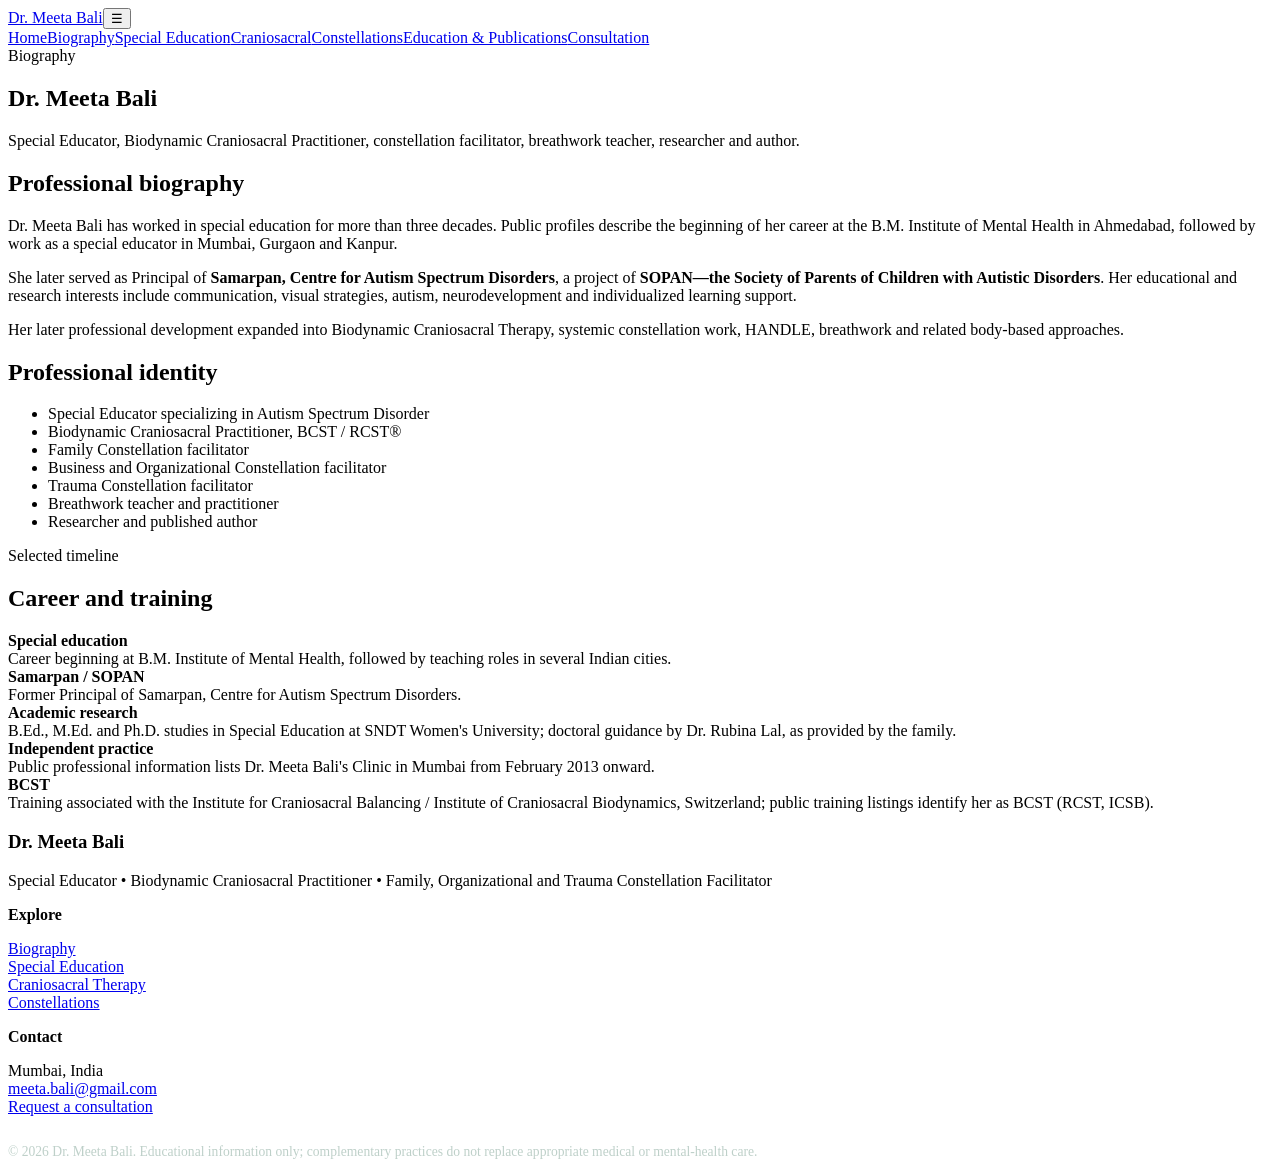
==== about.html @ b96c1d57 "Add files via upload" ====
<!doctype html><html lang="en"><head><meta charset="utf-8"><meta name="viewport" content="width=device-width,initial-scale=1"><title>Biography | Dr. Meeta Bali</title><meta name="description" content="Professional biography of Dr. Meeta Bali."><link rel="preconnect" href="https://fonts.googleapis.com"><link rel="preconnect" href="https://fonts.gstatic.com" crossorigin><link href="https://fonts.googleapis.com/css2?family=Cormorant+Garamond:wght@600;700&family=Inter:wght@400;500;600;700;800&display=swap" rel="stylesheet"><link rel="stylesheet" href="assets/style.css"></head><body><header><div class="container nav"><a class="logo" href="index.html">Dr. Meeta Bali</a><button class="menu" aria-label="Open navigation">☰</button><nav class="navlinks"><a href="index.html">Home</a><a href="about.html">Biography</a><a href="special-education.html">Special Education</a><a href="craniosacral.html">Craniosacral</a><a href="constellations.html">Constellations</a><a href="education-publications.html">Education & Publications</a><a class="btn" href="contact.html">Consultation</a></nav></div></header><main><section class="page-hero"><div class="container"><div class="eyebrow">Biography</div><h1>Dr. Meeta Bali</h1><p class="lead">Special Educator, Biodynamic Craniosacral Practitioner, constellation facilitator, breathwork teacher, researcher and author.</p></div></section><section class="section"><div class="container grid two"><div class="card"><h2>Professional biography</h2><p>Dr. Meeta Bali has worked in special education for more than three decades. Public profiles describe the beginning of her career at the B.M. Institute of Mental Health in Ahmedabad, followed by work as a special educator in Mumbai, Gurgaon and Kanpur.</p><p>She later served as Principal of <strong>Samarpan, Centre for Autism Spectrum Disorders</strong>, a project of <strong>SOPAN—the Society of Parents of Children with Autistic Disorders</strong>. Her educational and research interests include communication, visual strategies, autism, neurodevelopment and individualized learning support.</p><p>Her later professional development expanded into Biodynamic Craniosacral Therapy, systemic constellation work, HANDLE, breathwork and related body-based approaches.</p></div><div class="card"><h2>Professional identity</h2><ul class="checks"><li>Special Educator specializing in Autism Spectrum Disorder</li><li>Biodynamic Craniosacral Practitioner, BCST / RCST®</li><li>Family Constellation facilitator</li><li>Business and Organizational Constellation facilitator</li><li>Trauma Constellation facilitator</li><li>Breathwork teacher and practitioner</li><li>Researcher and published author</li></ul></div></div></section><section class="section tint"><div class="container"><div class="section-head"><div class="eyebrow">Selected timeline</div><h2>Career and training</h2></div><div class="timeline"><div class="timeline-row"><strong>Special education</strong><div>Career beginning at B.M. Institute of Mental Health, followed by teaching roles in several Indian cities.</div></div><div class="timeline-row"><strong>Samarpan / SOPAN</strong><div>Former Principal of Samarpan, Centre for Autism Spectrum Disorders.</div></div><div class="timeline-row"><strong>Academic research</strong><div>B.Ed., M.Ed. and Ph.D. studies in Special Education at SNDT Women's University; doctoral guidance by Dr. Rubina Lal, as provided by the family.</div></div><div class="timeline-row"><strong>Independent practice</strong><div>Public professional information lists Dr. Meeta Bali's Clinic in Mumbai from February 2013 onward.</div></div><div class="timeline-row"><strong>BCST</strong><div>Training associated with the Institute for Craniosacral Balancing / Institute of Craniosacral Biodynamics, Switzerland; public training listings identify her as BCST (RCST, ICSB).</div></div></div></div></section></main><footer><div class="container footer-grid"><div><h3>Dr. Meeta Bali</h3><p>Special Educator • Biodynamic Craniosacral Practitioner • Family, Organizational and Trauma Constellation Facilitator</p></div><div><strong>Explore</strong><p><a href="about.html">Biography</a><br><a href="special-education.html">Special Education</a><br><a href="craniosacral.html">Craniosacral Therapy</a><br><a href="constellations.html">Constellations</a></p></div><div><strong>Contact</strong><p>Mumbai, India<br><a href="mailto:meeta.bali@gmail.com">meeta.bali@gmail.com</a><br><a href="contact.html">Request a consultation</a></p></div></div><div class="container" style="margin-top:28px;color:#bed0c9;font-size:.85rem">© 2026 Dr. Meeta Bali. Educational information only; complementary practices do not replace appropriate medical or mental-health care.</div></footer><script src="assets/site.js"></script></body></html>
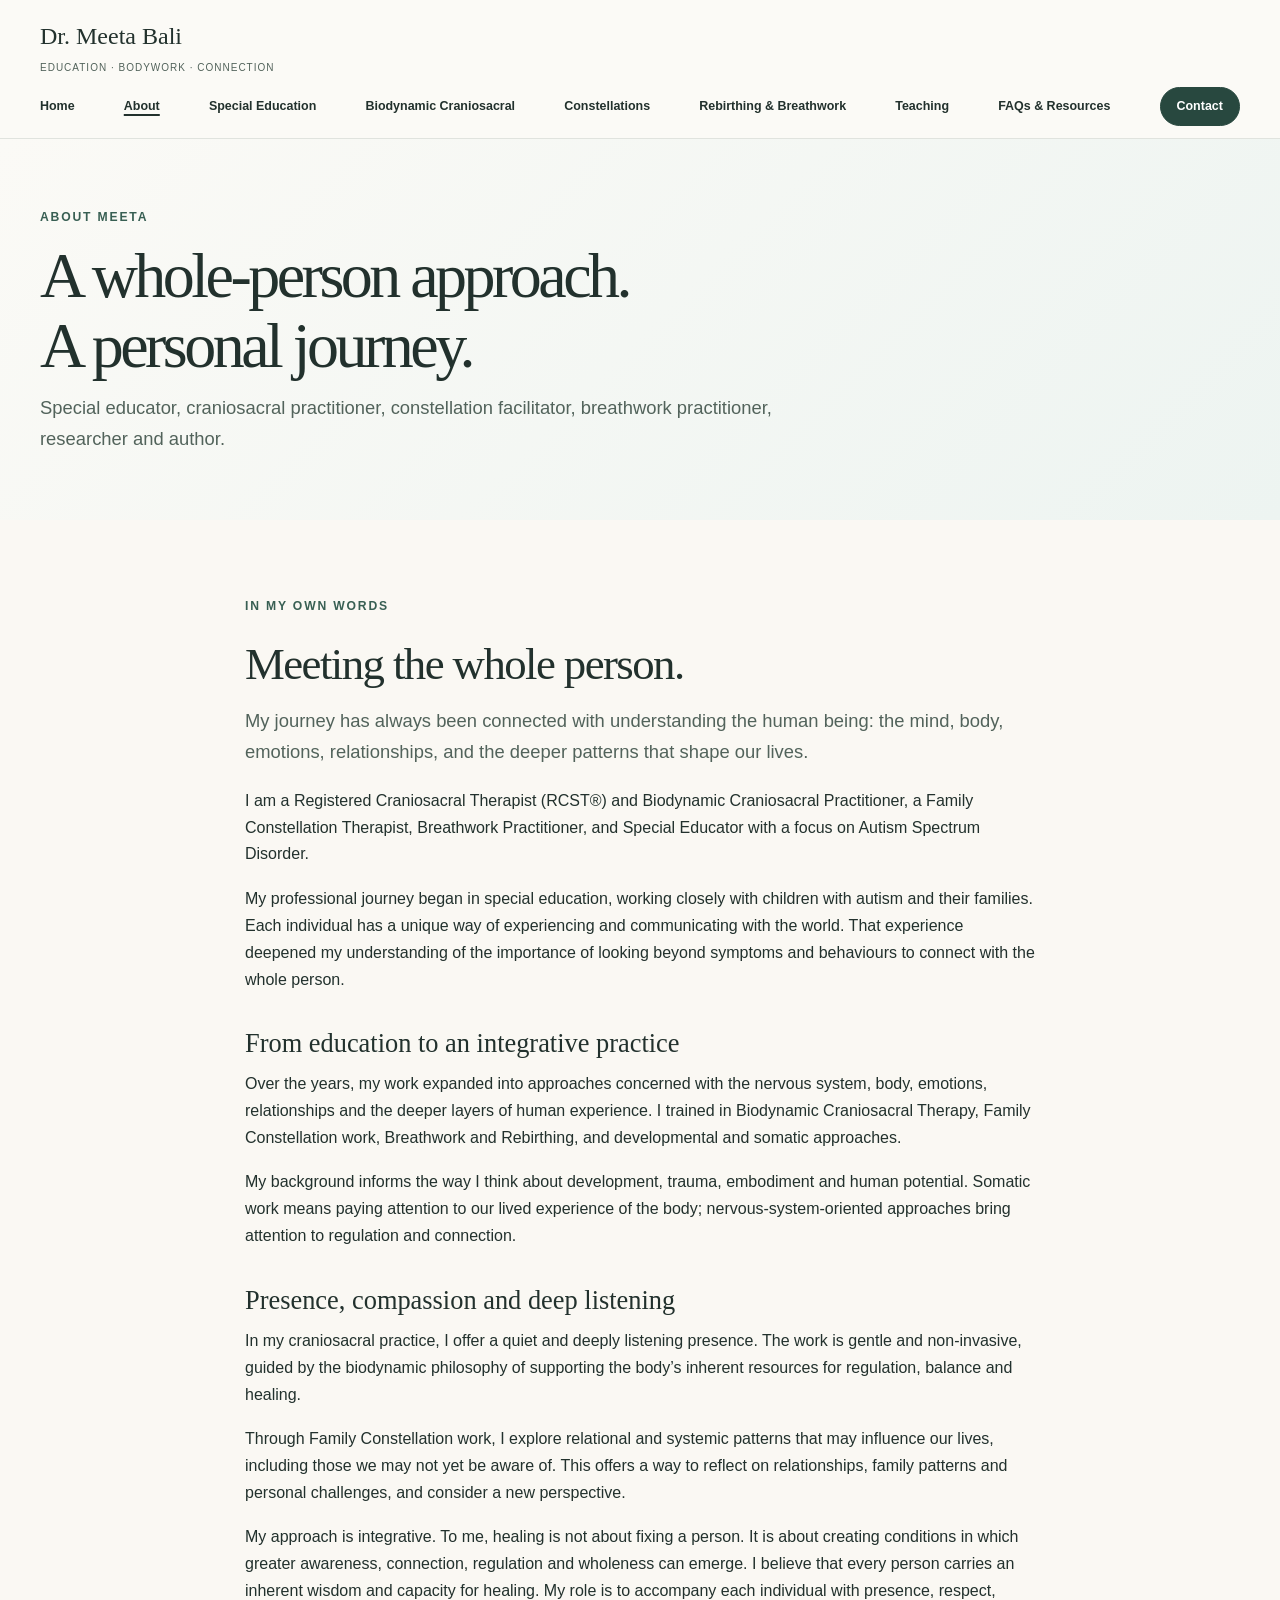
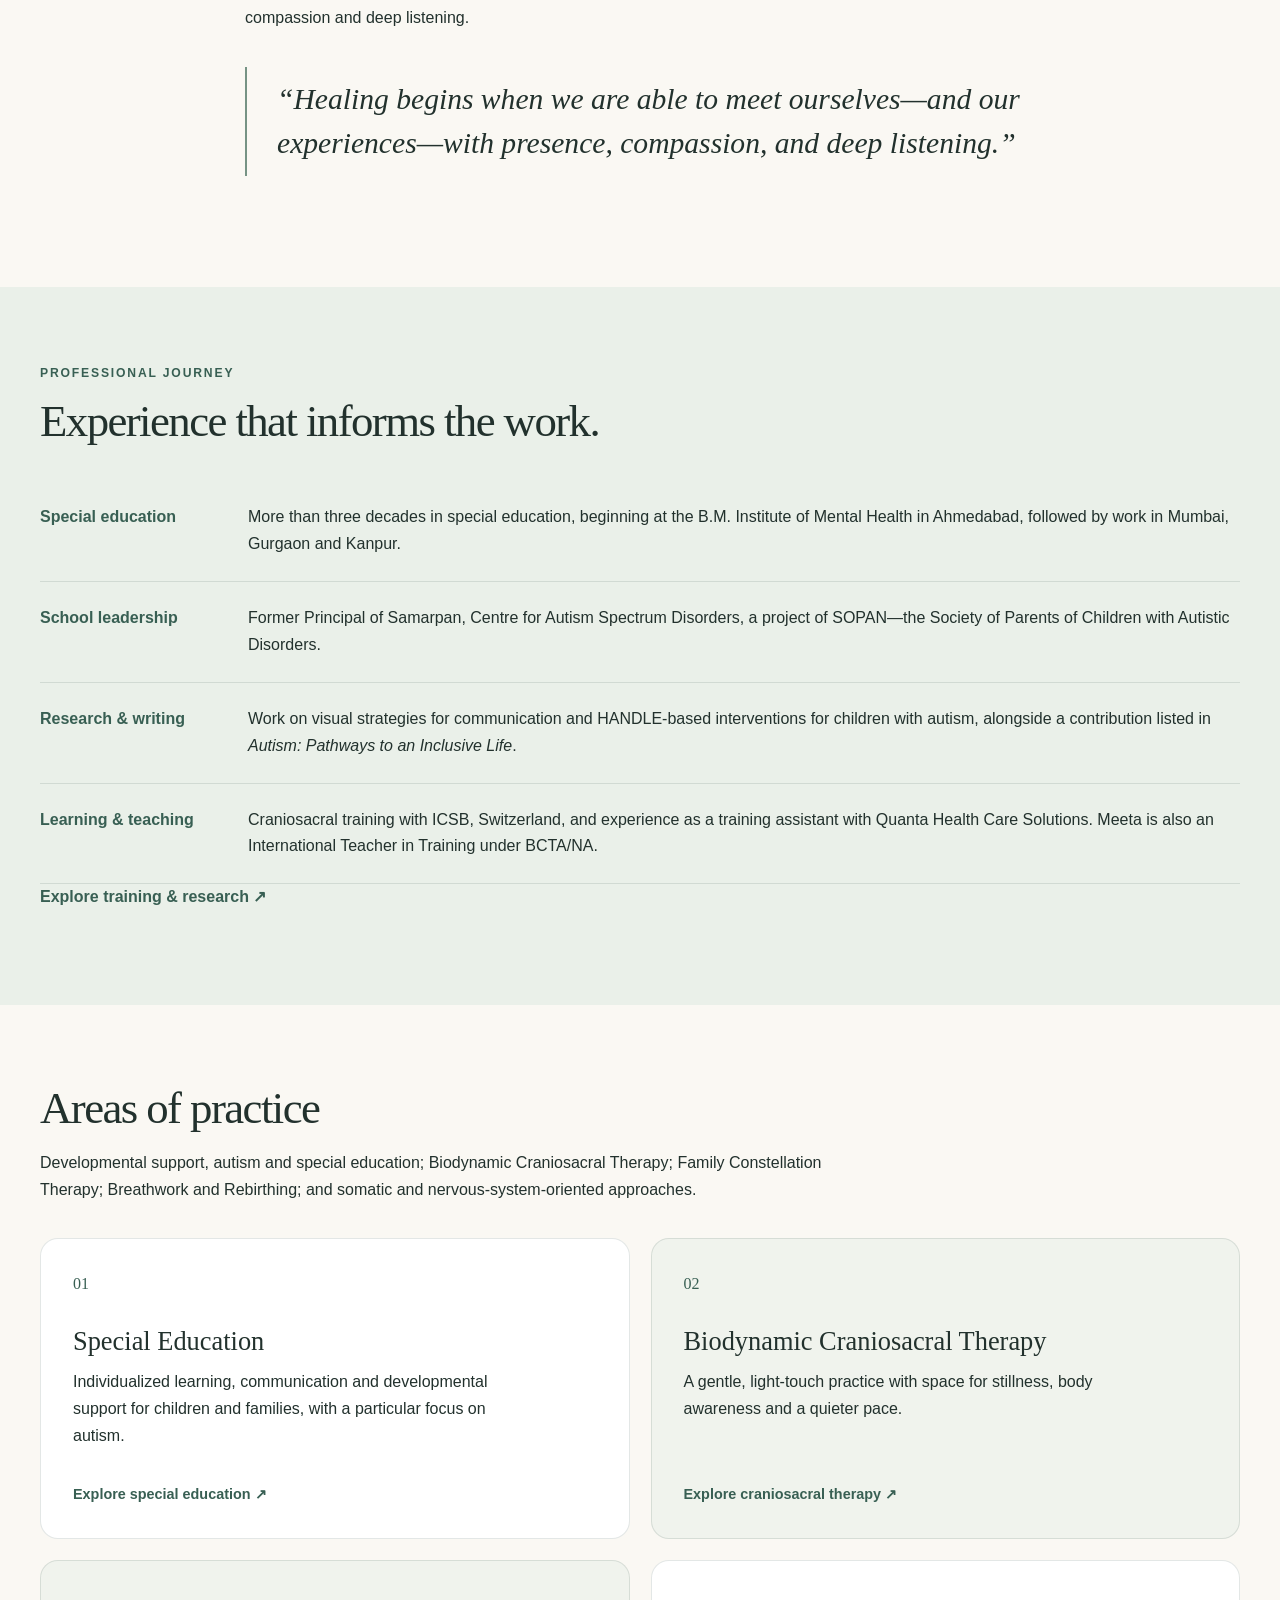
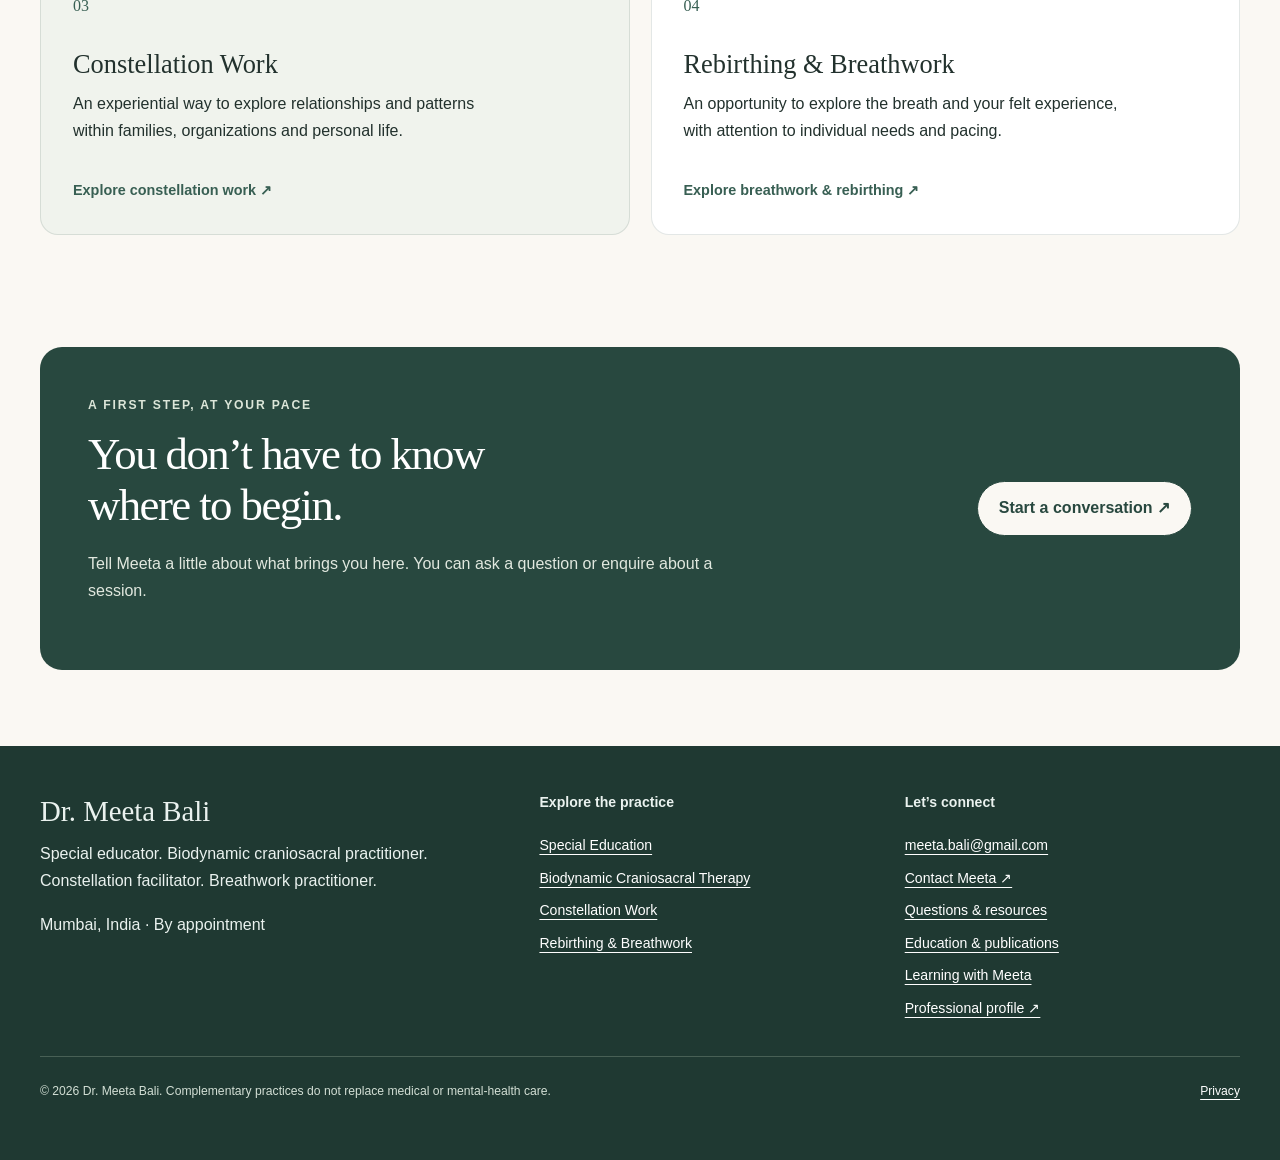
==== commit c3529ad2: "Add files via upload" ====
--- a/about.html
+++ b/about.html
@@ -1 +1,2 @@
-<!doctype html><html lang="en"><head><meta charset="utf-8"><meta name="viewport" content="width=device-width,initial-scale=1"><title>Biography | Dr. Meeta Bali</title><meta name="description" content="Professional biography of Dr. Meeta Bali."><link rel="preconnect" href="https://fonts.googleapis.com"><link rel="preconnect" href="https://fonts.gstatic.com" crossorigin><link href="https://fonts.googleapis.com/css2?family=Cormorant+Garamond:wght@600;700&family=Inter:wght@400;500;600;700;800&display=swap" rel="stylesheet"><link rel="stylesheet" href="assets/style.css"></head><body><header><div class="container nav"><a class="logo" href="index.html">Dr. Meeta Bali</a><button class="menu" aria-label="Open navigation">☰</button><nav class="navlinks"><a href="index.html">Home</a><a href="about.html">Biography</a><a href="special-education.html">Special Education</a><a href="craniosacral.html">Craniosacral</a><a href="constellations.html">Constellations</a><a href="education-publications.html">Education & Publications</a><a class="btn" href="contact.html">Consultation</a></nav></div></header><main><section class="page-hero"><div class="container"><div class="eyebrow">Biography</div><h1>Dr. Meeta Bali</h1><p class="lead">Special Educator, Biodynamic Craniosacral Practitioner, constellation facilitator, breathwork teacher, researcher and author.</p></div></section><section class="section"><div class="container grid two"><div class="card"><h2>Professional biography</h2><p>Dr. Meeta Bali has worked in special education for more than three decades. Public profiles describe the beginning of her career at the B.M. Institute of Mental Health in Ahmedabad, followed by work as a special educator in Mumbai, Gurgaon and Kanpur.</p><p>She later served as Principal of <strong>Samarpan, Centre for Autism Spectrum Disorders</strong>, a project of <strong>SOPAN—the Society of Parents of Children with Autistic Disorders</strong>. Her educational and research interests include communication, visual strategies, autism, neurodevelopment and individualized learning support.</p><p>Her later professional development expanded into Biodynamic Craniosacral Therapy, systemic constellation work, HANDLE, breathwork and related body-based approaches.</p></div><div class="card"><h2>Professional identity</h2><ul class="checks"><li>Special Educator specializing in Autism Spectrum Disorder</li><li>Biodynamic Craniosacral Practitioner, BCST / RCST®</li><li>Family Constellation facilitator</li><li>Business and Organizational Constellation facilitator</li><li>Trauma Constellation facilitator</li><li>Breathwork teacher and practitioner</li><li>Researcher and published author</li></ul></div></div></section><section class="section tint"><div class="container"><div class="section-head"><div class="eyebrow">Selected timeline</div><h2>Career and training</h2></div><div class="timeline"><div class="timeline-row"><strong>Special education</strong><div>Career beginning at B.M. Institute of Mental Health, followed by teaching roles in several Indian cities.</div></div><div class="timeline-row"><strong>Samarpan / SOPAN</strong><div>Former Principal of Samarpan, Centre for Autism Spectrum Disorders.</div></div><div class="timeline-row"><strong>Academic research</strong><div>B.Ed., M.Ed. and Ph.D. studies in Special Education at SNDT Women's University; doctoral guidance by Dr. Rubina Lal, as provided by the family.</div></div><div class="timeline-row"><strong>Independent practice</strong><div>Public professional information lists Dr. Meeta Bali's Clinic in Mumbai from February 2013 onward.</div></div><div class="timeline-row"><strong>BCST</strong><div>Training associated with the Institute for Craniosacral Balancing / Institute of Craniosacral Biodynamics, Switzerland; public training listings identify her as BCST (RCST, ICSB).</div></div></div></div></section></main><footer><div class="container footer-grid"><div><h3>Dr. Meeta Bali</h3><p>Special Educator • Biodynamic Craniosacral Practitioner • Family, Organizational and Trauma Constellation Facilitator</p></div><div><strong>Explore</strong><p><a href="about.html">Biography</a><br><a href="special-education.html">Special Education</a><br><a href="craniosacral.html">Craniosacral Therapy</a><br><a href="constellations.html">Constellations</a></p></div><div><strong>Contact</strong><p>Mumbai, India<br><a href="mailto:meeta.bali@gmail.com">meeta.bali@gmail.com</a><br><a href="contact.html">Request a consultation</a></p></div></div><div class="container" style="margin-top:28px;color:#bed0c9;font-size:.85rem">© 2026 Dr. Meeta Bali. Educational information only; complementary practices do not replace appropriate medical or mental-health care.</div></footer><script src="assets/site.js"></script></body></html>+<!doctype html>
+<html lang="en"><head><meta charset="utf-8"><meta name="viewport" content="width=device-width,initial-scale=1"><title>About Meeta | Dr. Meeta Bali</title><meta name="description" content="Explore Dr. Meeta Bali’s practice, learning resources and appointments in Mumbai and online."><meta name="theme-color" content="#28483f"><meta property="og:title" content="About Meeta | Dr. Meeta Bali"><meta property="og:description" content="Explore Dr. Meeta Bali’s practice, learning resources and appointments in Mumbai and online."><meta property="og:type" content="website"><link rel="stylesheet" href="assets/style.css"><script type="application/ld+json">{"@context": "https://schema.org", "@type": "Person", "name": "Dr. Meeta Bali", "jobTitle": "Special Educator and Biodynamic Craniosacral Practitioner", "email": "meeta.bali@gmail.com", "url": "https://arjitbali-debug.github.io/Mom-Website/", "sameAs": ["https://in.linkedin.com/in/dr-meeta-bali"]}</script><script src="assets/site.js" defer></script></head><body><a class="skip-link" href="#main">Skip to content</a><header><div class="container nav"><a class="logo" href="index.html">Dr. Meeta Bali<span>Education · Bodywork · Connection</span></a><button class="menu" aria-label="Open navigation" aria-expanded="false" aria-controls="site-nav" hidden>Menu ☰</button><nav class="navlinks" id="site-nav" aria-label="Main navigation"><a href="index.html">Home</a><a aria-current="page" href="about.html">About</a><a href="special-education.html">Special Education</a><a href="craniosacral.html">Biodynamic Craniosacral</a><a href="constellations.html">Constellations</a><a href="breathwork.html">Rebirthing & Breathwork</a><a href="teaching.html">Teaching</a><a href="resources.html">FAQs & Resources</a><a href="contact.html" class="btn">Contact</a></nav></div></header><main id="main"><section class="page-hero"><div class="container"><p class="eyebrow">About Meeta</p><h1>A whole-person approach.<br>A personal journey.</h1><p class="lead">Special educator, craniosacral practitioner, constellation facilitator, breathwork practitioner, researcher and author.</p></div></section><section class="section "><div class="container"><div class="reading"><p class="eyebrow">In my own words</p><h2>Meeting the whole person.</h2><p class="lead">My journey has always been connected with understanding the human being: the mind, body, emotions, relationships, and the deeper patterns that shape our lives.</p><p>I am a Registered Craniosacral Therapist (RCST®) and Biodynamic Craniosacral Practitioner, a Family Constellation Therapist, Breathwork Practitioner, and Special Educator with a focus on Autism Spectrum Disorder.</p><p>My professional journey began in special education, working closely with children with autism and their families. Each individual has a unique way of experiencing and communicating with the world. That experience deepened my understanding of the importance of looking beyond symptoms and behaviours to connect with the whole person.</p><h3>From education to an integrative practice</h3><p>Over the years, my work expanded into approaches concerned with the nervous system, body, emotions, relationships and the deeper layers of human experience. I trained in Biodynamic Craniosacral Therapy, Family Constellation work, Breathwork and Rebirthing, and developmental and somatic approaches.</p><p>My background informs the way I think about development, trauma, embodiment and human potential. Somatic work means paying attention to our lived experience of the body; nervous-system-oriented approaches bring attention to regulation and connection.</p><h3>Presence, compassion and deep listening</h3><p>In my craniosacral practice, I offer a quiet and deeply listening presence. The work is gentle and non-invasive, guided by the biodynamic philosophy of supporting the body’s inherent resources for regulation, balance and healing.</p><p>Through Family Constellation work, I explore relational and systemic patterns that may influence our lives, including those we may not yet be aware of. This offers a way to reflect on relationships, family patterns and personal challenges, and consider a new perspective.</p><p>My approach is integrative. To me, healing is not about fixing a person. It is about creating conditions in which greater awareness, connection, regulation and wholeness can emerge. I believe that every person carries an inherent wisdom and capacity for healing. My role is to accompany each individual with presence, respect, compassion and deep listening.</p><blockquote class="pullquote">“Healing begins when we are able to meet ourselves—and our experiences—with presence, compassion, and deep listening.”</blockquote></div></div></section><section class="section tint"><div class="container"><div class="section-head"><p class="eyebrow">Professional journey</p><h2>Experience that informs the work.</h2></div><div class="timeline"><div class="timeline-row"><strong>Special education</strong><div>More than three decades in special education, beginning at the B.M. Institute of Mental Health in Ahmedabad, followed by work in Mumbai, Gurgaon and Kanpur.</div></div><div class="timeline-row"><strong>School leadership</strong><div>Former Principal of Samarpan, Centre for Autism Spectrum Disorders, a project of SOPAN—the Society of Parents of Children with Autistic Disorders.</div></div><div class="timeline-row"><strong>Research & writing</strong><div>Work on visual strategies for communication and HANDLE-based interventions for children with autism, alongside a contribution listed in <em>Autism: Pathways to an Inclusive Life</em>.</div></div><div class="timeline-row"><strong>Learning & teaching</strong><div>Craniosacral training with ICSB, Switzerland, and experience as a training assistant with Quanta Health Care Solutions. Meeta is also an International Teacher in Training under BCTA/NA.</div></div></div><p><a class="link-arrow" href="education-publications.html">Explore training & research ↗</a></p></div></section><section class="section "><div class="container"><div class="section-head"><h2>Areas of practice</h2><p>Developmental support, autism and special education; Biodynamic Craniosacral Therapy; Family Constellation Therapy; Breathwork and Rebirthing; and somatic and nervous-system-oriented approaches.</p></div><div class="grid two service-grid"><article class="card service-card"><span class="number">01</span><h3>Special Education</h3><p>Individualized learning, communication and developmental support for children and families, with a particular focus on autism.</p><a class="link-arrow" href="special-education.html">Explore special education <span aria-hidden="true">↗</span></a></article><article class="card service-card"><span class="number">02</span><h3>Biodynamic Craniosacral Therapy</h3><p>A gentle, light-touch practice with space for stillness, body awareness and a quieter pace.</p><a class="link-arrow" href="craniosacral.html">Explore craniosacral therapy <span aria-hidden="true">↗</span></a></article><article class="card service-card"><span class="number">03</span><h3>Constellation Work</h3><p>An experiential way to explore relationships and patterns within families, organizations and personal life.</p><a class="link-arrow" href="constellations.html">Explore constellation work <span aria-hidden="true">↗</span></a></article><article class="card service-card"><span class="number">04</span><h3>Rebirthing & Breathwork</h3><p>An opportunity to explore the breath and your felt experience, with attention to individual needs and pacing.</p><a class="link-arrow" href="breathwork.html">Explore breathwork & rebirthing <span aria-hidden="true">↗</span></a></article></div></div></section><section class="section cta-section"><div class="container"><div class="cta"><div><p class="eyebrow">A first step, at your pace</p><h2>You don’t have to know<br>where to begin.</h2><p>Tell Meeta a little about what brings you here. You can ask a question or enquire about a session.</p></div><a class="btn" href="contact.html">Start a conversation ↗</a></div></div></section></main><footer><div class="container footer-grid"><div><h3>Dr. Meeta Bali</h3><p>Special educator. Biodynamic craniosacral practitioner.<br>Constellation facilitator. Breathwork practitioner.</p><p>Mumbai, India · By appointment</p></div><div class="footer-links"><strong>Explore the practice</strong><a href="special-education.html">Special Education</a><a href="craniosacral.html">Biodynamic Craniosacral Therapy</a><a href="constellations.html">Constellation Work</a><a href="breathwork.html">Rebirthing & Breathwork</a></div><div class="footer-links"><strong>Let’s connect</strong><a href="mailto:meeta.bali@gmail.com">meeta.bali@gmail.com</a><a href="contact.html">Contact Meeta ↗</a><a href="resources.html">Questions & resources</a><a href="education-publications.html">Education & publications</a><a href="teaching.html">Learning with Meeta</a><a href="https://in.linkedin.com/in/dr-meeta-bali" target="_blank" rel="noopener noreferrer">Professional profile ↗</a></div></div><div class="container footer-bottom"><p>© 2026 Dr. Meeta Bali. Complementary practices do not replace medical or mental-health care.</p><a href="privacy.html">Privacy</a></div></footer></body></html>
--- a/assets/style.css
+++ b/assets/style.css
@@ -0,0 +1,14 @@
+
+:root{--forest:#28483f;--forest2:#385f53;--sage:#87a89a;--mist:#edf4f1;--cream:#fbfaf6;--sand:#e9dece;--ink:#22312d;--muted:#687872;--line:rgba(40,72,63,.13);--shadow:0 20px 60px rgba(33,59,51,.09);--radius:24px}*{box-sizing:border-box}html{scroll-behavior:smooth}body{margin:0;background:var(--cream);color:var(--ink);font-family:Inter,Arial,sans-serif;line-height:1.68}img{max-width:100%}a{color:var(--forest2)}.container{width:min(1160px,calc(100% - 38px));margin:auto}header{position:sticky;top:0;z-index:50;background:rgba(251,250,246,.94);backdrop-filter:blur(16px);border-bottom:1px solid var(--line)}.nav{min-height:74px;display:flex;align-items:center;justify-content:space-between;gap:22px}.logo{font-family:'Cormorant Garamond',serif;font-size:1.55rem;font-weight:700;color:var(--ink);text-decoration:none}.navlinks{display:flex;align-items:center;gap:20px}.navlinks a{text-decoration:none;color:var(--ink);font-size:.91rem;font-weight:600}.menu{display:none;border:0;background:transparent;font-size:1.5rem}.btn{display:inline-flex;align-items:center;justify-content:center;padding:13px 21px;border-radius:999px;background:var(--forest);color:#fff!important;text-decoration:none;font-weight:750;border:1px solid var(--forest)}.btn.outline{background:transparent;color:var(--forest)!important}.hero{padding:86px 0 72px;background:radial-gradient(circle at 82% 12%,rgba(135,168,154,.30),transparent 32%),linear-gradient(135deg,#fbfaf6,#edf4f1)}.hero-grid{display:grid;grid-template-columns:1.15fr .85fr;gap:62px;align-items:center}.eyebrow{text-transform:uppercase;letter-spacing:.15em;color:var(--forest2);font-size:.76rem;font-weight:800}h1,h2,h3{font-family:'Cormorant Garamond',serif;line-height:1.08}h1{font-size:clamp(3.4rem,7.5vw,6.5rem);letter-spacing:-.045em;margin:.12em 0 .18em}h2{font-size:clamp(2.5rem,4.5vw,3.8rem);margin:.05em 0 .35em}h3{font-size:1.65rem;margin:.1em 0 .42em}.lead{font-size:1.15rem;color:var(--muted);max-width:790px}.hero-actions,.tags{display:flex;gap:11px;flex-wrap:wrap;margin-top:25px}.tag{padding:8px 12px;border-radius:999px;background:#fff;border:1px solid var(--line);font-size:.82rem;font-weight:650}.portrait{padding:17px;background:linear-gradient(145deg,var(--sand),#d8e7e0);border-radius:46% 46% 24px 24px;box-shadow:var(--shadow)}.portrait img{display:block;width:100%;aspect-ratio:4/5;object-fit:cover;border-radius:44% 44% 15px 15px}.section{padding:86px 0}.tint{background:var(--mist)}.section-head{max-width:830px;margin-bottom:34px}.grid{display:grid;grid-template-columns:repeat(3,1fr);gap:21px}.grid.two{grid-template-columns:repeat(2,1fr)}.card{background:#fff;border:1px solid var(--line);border-radius:var(--radius);padding:29px;box-shadow:0 8px 30px rgba(33,59,51,.045)}.card p:last-child{margin-bottom:0}.card .number{font-family:'Cormorant Garamond',serif;font-size:2.4rem;color:var(--sage)}.link-arrow{text-decoration:none;font-weight:750}.checks{list-style:none;padding:0;margin:0;display:grid;gap:11px}.checks li{padding-left:28px;position:relative}.checks li:before{content:'✓';position:absolute;left:0;color:var(--forest2);font-weight:900}.timeline{display:grid}.timeline-row{display:grid;grid-template-columns:180px 1fr;gap:28px;padding:23px 0;border-bottom:1px solid var(--line)}.timeline-row strong{color:var(--forest2)}.callout{padding:30px;border-left:4px solid var(--sage);background:#fff;border-radius:0 var(--radius) var(--radius) 0}.quote{font-family:'Cormorant Garamond',serif;font-size:1.75rem;line-height:1.4}.notice{background:#fff8e8;border:1px solid #ead59f;border-radius:15px;padding:18px;font-size:.91rem}.contact-grid{display:grid;grid-template-columns:.8fr 1.2fr;gap:24px}.contact-list{display:grid;gap:15px}.contact-list a{text-decoration:none;font-weight:700}input,textarea,select{width:100%;font:inherit;padding:14px;border:1px solid #ccd8d3;background:#fff;border-radius:12px}textarea{min-height:140px}.form-grid{display:grid;grid-template-columns:1fr 1fr;gap:12px}footer{padding:45px 0;background:#1f3932;color:#eaf2ef}footer a{color:#fff}.footer-grid{display:grid;grid-template-columns:1.4fr 1fr 1fr;gap:30px}.small{font-size:.87rem;color:var(--muted)}.source-list li{margin-bottom:11px}.page-hero{padding:68px 0 45px;background:linear-gradient(135deg,#fbfaf6,#edf4f1)}.page-hero h1{font-size:clamp(3.3rem,6vw,5.5rem)}@media(max-width:900px){.hero-grid,.grid,.grid.two,.contact-grid,.footer-grid{grid-template-columns:1fr}.portrait{max-width:470px;margin:auto}.navlinks{display:none;position:absolute;top:74px;left:0;right:0;padding:23px;background:var(--cream);flex-direction:column;align-items:flex-start;border-bottom:1px solid var(--line)}.navlinks.open{display:flex}.menu{display:block}.timeline-row{grid-template-columns:1fr;gap:5px}.form-grid{grid-template-columns:1fr}}
+/* Practitioner website revision */
+:root{--cream:#faf8f3;--mist:#eaf0e9;--muted:#52635b;--sage:#769384}
+body{font-family:Arial,Helvetica,sans-serif;font-size:16px}h1,h2,h3,.logo,.quote,.number{font-family:Georgia,'Times New Roman',serif;font-weight:400}h1{font-size:clamp(2.8rem,5.3vw,4.7rem);line-height:1.1;letter-spacing:-.055em}h1 em{font-weight:400;color:#52735d}h2{font-size:clamp(2rem,3.5vw,3.1rem);line-height:1.14;letter-spacing:-.035em}h3{line-height:1.2}p{margin:0 0 1.1em}a{text-underline-offset:4px}button{font:inherit;cursor:pointer}a,button,input,select,textarea,summary{-webkit-tap-highlight-color:transparent}a:focus-visible,button:focus-visible,input:focus-visible,select:focus-visible,textarea:focus-visible,summary:focus-visible{outline:3px solid #a9542e;outline-offset:5px}.container{width:min(1200px,calc(100% - 48px))}.logo{font-size:1.5rem;white-space:nowrap}.logo span{display:block;font:10px/1.5 Arial,sans-serif;letter-spacing:.1em;text-transform:uppercase;margin-top:4px;color:var(--muted)}.nav{min-height:90px;gap:18px}.navlinks{gap:18px}.navlinks a{font-size:.81rem}.navlinks a[aria-current=page]:not(.btn){text-decoration:underline;text-decoration-thickness:2px}.navlinks .btn{padding:10px 16px}.hero{padding:80px 0;background:radial-gradient(ellipse at 90% 35%,#dae5d5 0,transparent 55%),var(--cream)}.hero-grid{grid-template-columns:1.25fr .75fr;gap:72px}.hero .lead{margin-top:24px;max-width:620px}.hero-note{border-radius:180px 180px 20px 20px;padding:58px 40px 38px;background:#e2e9df;border:1px solid #becdb9;text-align:center;position:relative}.hero-note blockquote{font:italic 1.8rem/1.45 Georgia,serif;margin:20px 0;color:#28483f}.hero-note a{font-size:.85rem;font-weight:bold}.botanical{display:block;font-size:5rem;line-height:1.2;color:#6f8a68;margin-bottom:20px}.hero-note .eyebrow{font-size:.65rem}.hero .small{margin-top:20px}.section{padding:76px 0}.trust-section{padding:0;border-top:1px solid var(--line);border-bottom:1px solid var(--line)}.trust-strip{display:flex;justify-content:space-between;gap:20px;padding:23px 0;font-size:.79rem;letter-spacing:.02em;color:var(--forest)}.service-card{box-shadow:none;padding:32px;display:flex;flex-direction:column;position:relative}.service-card .number{font-size:1rem;color:var(--forest2);margin-bottom:26px}.service-card p{max-width:440px}.service-card .link-arrow{margin-top:auto;padding-top:15px;font-size:.9rem}.service-card:nth-child(2),.service-card:nth-child(3){background:#f0f3ed}.card{border-radius:18px;box-shadow:none}.about-teaser{gap:70px;align-items:start}.step{padding:20px 24px 10px 0;border-top:1px solid #9cad9c}.step>span{display:block;font-size:.85rem;color:var(--forest2);margin-bottom:25px}.step p{color:var(--muted)}.cta-section{padding:36px 0 76px}.cta{padding:48px;background:var(--forest);color:#fff;border-radius:22px;display:flex;align-items:center;justify-content:space-between;gap:40px}.cta>div{max-width:670px}.cta .eyebrow{color:#dce6d9}.cta p{color:#e1e8df}.cta .btn{flex-shrink:0;background:var(--cream);color:var(--forest)!important}.cta h2{margin-bottom:20px}.page-hero h1{font-size:clamp(2.7rem,5vw,4.6rem);max-width:930px}.page-hero .lead{max-width:750px}.reading{max-width:790px;margin:auto}.reading h3{margin-top:35px}.reading h2{margin-top:22px}.pullquote{font:italic 1.85rem/1.5 Georgia,serif;border-left:2px solid var(--sage);padding:10px 0 10px 30px;margin:35px 0}.card-title{font-size:1.9rem}.training-list{padding-left:20px}.training-list li{margin-bottom:10px}.faq{border-bottom:1px solid #b9c9bb;padding:0}.faq summary{cursor:pointer;font-weight:600;padding:20px 30px 20px 0;line-height:1.5}.faq>div{padding:0 16px 15px 0;color:#455b4e}.faq[open] summary{color:var(--forest)}.video-mark{font:3rem/1 Georgia,serif;color:var(--forest2);margin-bottom:28px}.resource-card .btn{margin-top:12px}.footer-links{display:flex;flex-direction:column;gap:9px;font-size:.88rem}.footer-links strong{margin-bottom:10px}.footer-bottom{display:flex;align-items:start;justify-content:space-between;border-top:1px solid #486055;margin-top:35px;padding-top:24px;gap:25px;font-size:.76rem;color:#d3dfd5}.footer-bottom p{max-width:720px}footer h3{font-size:1.8rem}.contact-grid{gap:60px}.contact-list{margin:25px 0}.contact-list a{overflow-wrap:anywhere}label{display:block;font-weight:bold;font-size:.88rem;margin:17px 0 7px}textarea{min-height:160px}#form-status{font-size:.9rem;margin-top:15px}.skip-link{position:fixed;top:-100px;left:15px;z-index:100;background:white;padding:12px}.skip-link:focus{top:12px}.navlinks .btn{white-space:nowrap}[hidden]{display:none!important}section[id],article[id]{scroll-margin-top:115px}
+@media(max-width:1100px){.nav{flex-wrap:wrap;padding:14px 0}.navlinks{width:100%;justify-content:space-between;gap:14px}.hero-grid{gap:35px}.hero-note{padding:40px 25px 30px}.hero-note blockquote{font-size:1.65rem}}
+@media(max-width:900px){.nav{flex-wrap:nowrap;min-height:80px}.navlinks{display:flex;position:static;flex-direction:row;flex-wrap:wrap;width:auto;padding:0;background:transparent;border:0}.nav{flex-wrap:wrap}.menu:not([hidden]){display:block}.js .nav{flex-wrap:nowrap}.js .navlinks{display:none;position:absolute;top:100%;left:0;right:0;padding:20px 24px;background:var(--cream);border-bottom:1px solid var(--line);flex-direction:column;align-items:stretch;max-height:calc(100dvh - 80px);overflow:auto}.js .navlinks.open{display:flex}.navlinks a{padding:7px 0;font-size:.92rem}.hero-grid,.grid,.grid.two,.contact-grid,.footer-grid{grid-template-columns:1fr}.hero-note{max-width:500px;width:100%;margin:auto}.hero{padding:45px 0}.hero-grid{gap:40px}.hero h1{max-width:620px}.hero .lead{font-size:1.08rem}.trust-strip{display:grid;grid-template-columns:1fr 1fr;gap:15px}.section{padding:48px 0}.trust-section{padding:0}.cta{padding:30px;flex-direction:column;align-items:start}.cta-section{padding:20px 0 48px}.about-teaser{gap:15px}.page-hero{padding:40px 0}.section-head{margin-bottom:25px}.footer-grid{gap:32px}.contact-grid{gap:25px}.service-card{padding:26px}.footer-bottom{flex-direction:column;gap:8px}.reading h2{margin-top:0}.hero-note blockquote{font-size:1.8rem}}
+@media(max-width:420px){.container{width:calc(100% - 32px)}.logo{font-size:1.3rem}.logo span{font-size:8px}.menu{font-size:1rem}.hero-actions .btn{width:100%}.trust-strip{font-size:.73rem}.card{padding:23px}.hero-note{padding:44px 24px 30px}.cta{padding:26px}.pullquote{font-size:1.5rem}}
+@media(prefers-reduced-motion:reduce){html{scroll-behavior:auto}}
+
+/* Final navigation, portrait and learning resources */
+@media(min-width:901px){.nav{flex-wrap:wrap;padding:16px 0 12px;gap:12px}.navlinks{width:100%;justify-content:space-between;gap:12px}.navlinks a{font-size:.78rem}.navlinks .btn{padding:8px 16px}}
+.portrait{margin:0 auto;width:100%;max-width:400px;padding:12px;border-radius:160px 160px 20px 20px;background:#dfe7d9}.portrait img{width:100%;aspect-ratio:1;object-fit:cover;border-radius:150px 150px 10px 10px}.portrait figcaption{text-align:center;padding:18px 5px 8px;font:1.4rem Georgia,serif}.portrait figcaption span{display:block;font:10px/1.6 Arial,sans-serif;letter-spacing:.06em;margin-top:8px;text-transform:uppercase}.video-box{aspect-ratio:16/9;background:#eaf0e9;border-radius:12px;display:flex;flex-direction:column;align-items:center;justify-content:center;gap:12px;overflow:hidden;margin:24px 0 18px}.video-box .small{text-align:center;padding:0 16px;margin:0}.video-box iframe{width:100%;height:100%;border:0}.qualification{padding:20px 0;border-bottom:1px solid var(--line)}.qualification h3{font-size:1.4rem}.resource-links{margin-top:30px}section[id],article[id]{scroll-margin-top:155px}
+@media(max-width:900px){.portrait{max-width:360px}.hero-grid{gap:36px}section[id],article[id]{scroll-margin-top:100px}}
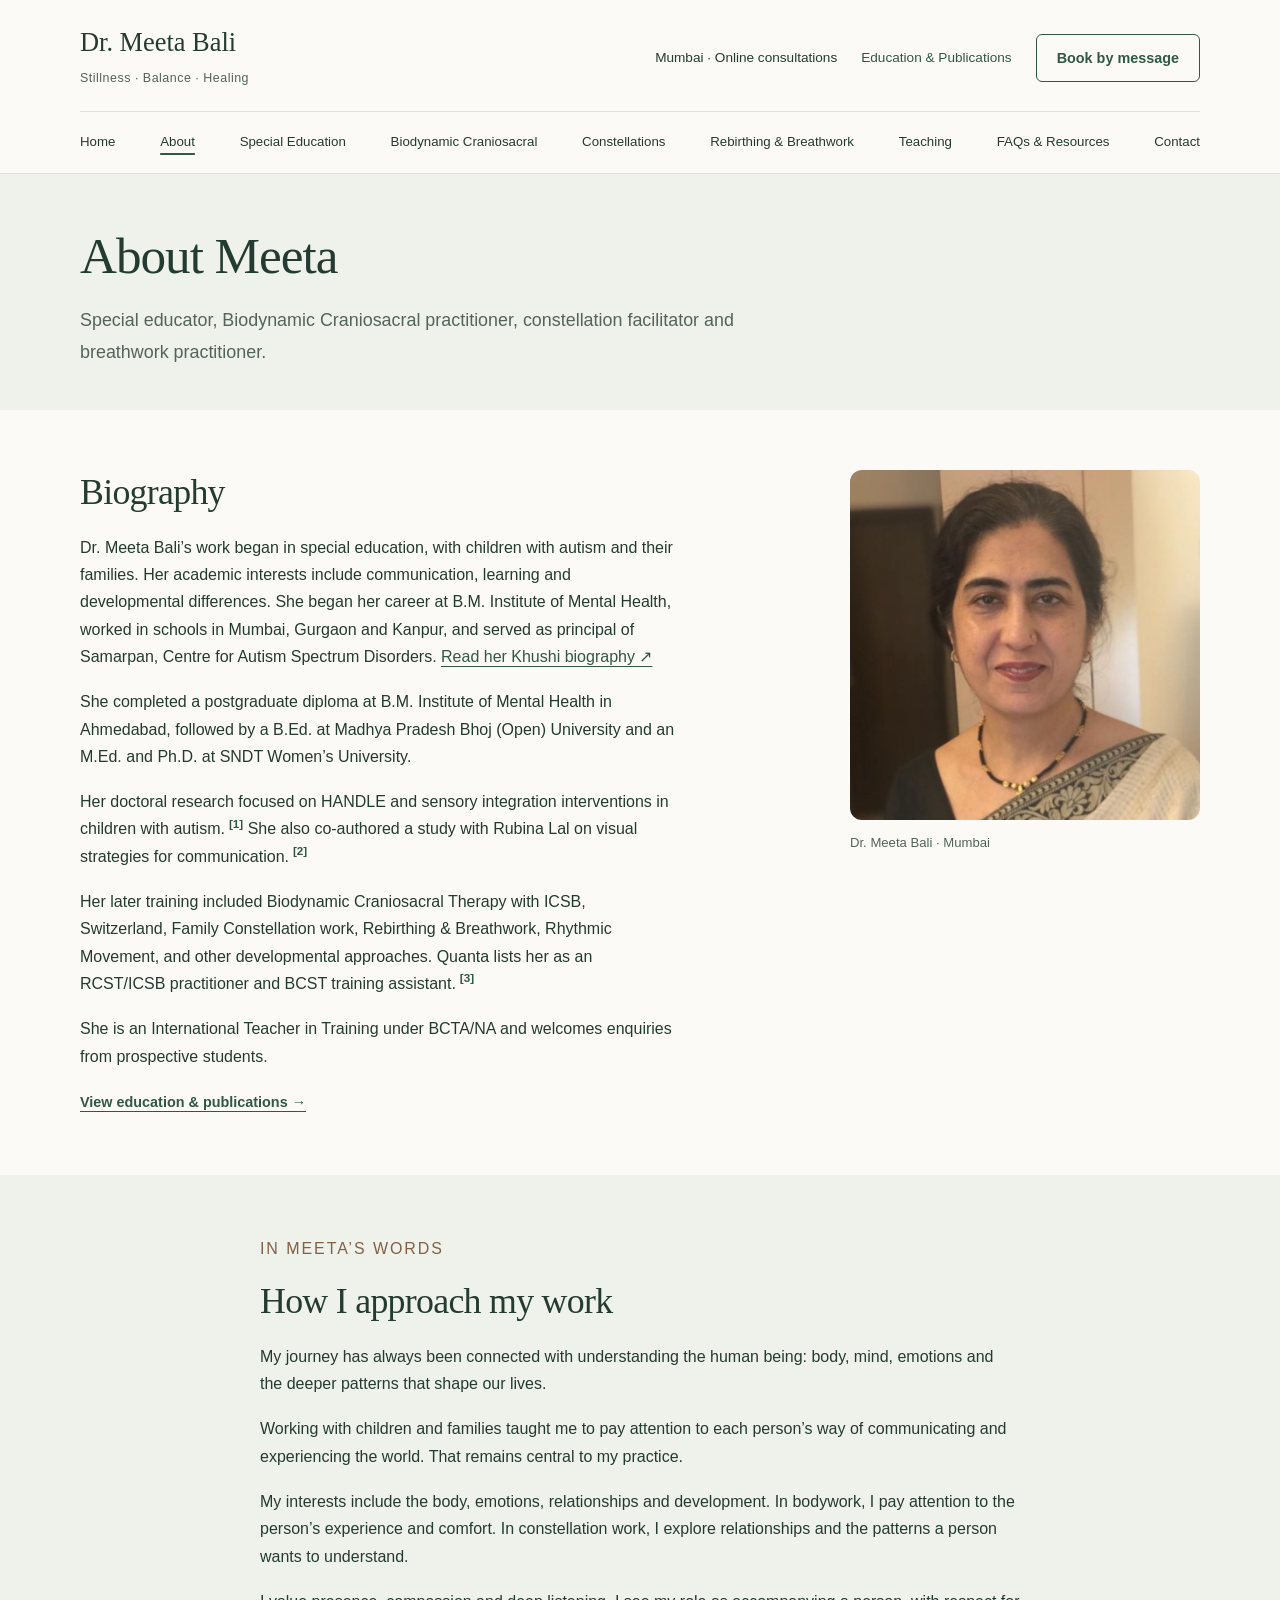
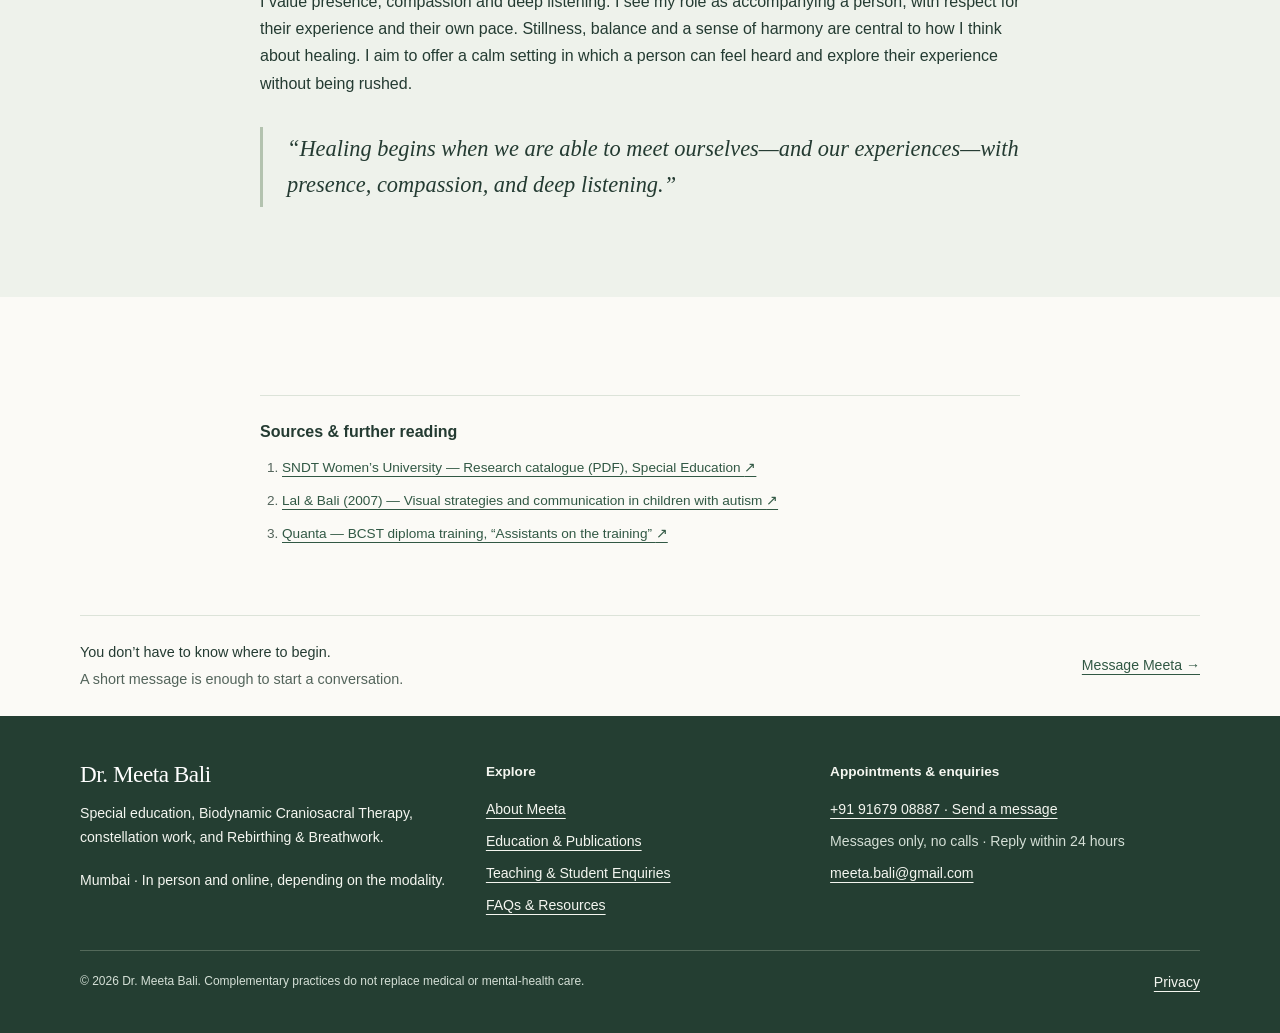
==== commit 1a4d02bf: "Add files via upload" ====
--- a/about.html
+++ b/about.html
@@ -1,2 +1,19 @@
 <!doctype html>
-<html lang="en"><head><meta charset="utf-8"><meta name="viewport" content="width=device-width,initial-scale=1"><title>About Meeta | Dr. Meeta Bali</title><meta name="description" content="Explore Dr. Meeta Bali’s practice, learning resources and appointments in Mumbai and online."><meta name="theme-color" content="#28483f"><meta property="og:title" content="About Meeta | Dr. Meeta Bali"><meta property="og:description" content="Explore Dr. Meeta Bali’s practice, learning resources and appointments in Mumbai and online."><meta property="og:type" content="website"><link rel="stylesheet" href="assets/style.css"><script type="application/ld+json">{"@context": "https://schema.org", "@type": "Person", "name": "Dr. Meeta Bali", "jobTitle": "Special Educator and Biodynamic Craniosacral Practitioner", "email": "meeta.bali@gmail.com", "url": "https://arjitbali-debug.github.io/Mom-Website/", "sameAs": ["https://in.linkedin.com/in/dr-meeta-bali"]}</script><script src="assets/site.js" defer></script></head><body><a class="skip-link" href="#main">Skip to content</a><header><div class="container nav"><a class="logo" href="index.html">Dr. Meeta Bali<span>Education · Bodywork · Connection</span></a><button class="menu" aria-label="Open navigation" aria-expanded="false" aria-controls="site-nav" hidden>Menu ☰</button><nav class="navlinks" id="site-nav" aria-label="Main navigation"><a href="index.html">Home</a><a aria-current="page" href="about.html">About</a><a href="special-education.html">Special Education</a><a href="craniosacral.html">Biodynamic Craniosacral</a><a href="constellations.html">Constellations</a><a href="breathwork.html">Rebirthing & Breathwork</a><a href="teaching.html">Teaching</a><a href="resources.html">FAQs & Resources</a><a href="contact.html" class="btn">Contact</a></nav></div></header><main id="main"><section class="page-hero"><div class="container"><p class="eyebrow">About Meeta</p><h1>A whole-person approach.<br>A personal journey.</h1><p class="lead">Special educator, craniosacral practitioner, constellation facilitator, breathwork practitioner, researcher and author.</p></div></section><section class="section "><div class="container"><div class="reading"><p class="eyebrow">In my own words</p><h2>Meeting the whole person.</h2><p class="lead">My journey has always been connected with understanding the human being: the mind, body, emotions, relationships, and the deeper patterns that shape our lives.</p><p>I am a Registered Craniosacral Therapist (RCST®) and Biodynamic Craniosacral Practitioner, a Family Constellation Therapist, Breathwork Practitioner, and Special Educator with a focus on Autism Spectrum Disorder.</p><p>My professional journey began in special education, working closely with children with autism and their families. Each individual has a unique way of experiencing and communicating with the world. That experience deepened my understanding of the importance of looking beyond symptoms and behaviours to connect with the whole person.</p><h3>From education to an integrative practice</h3><p>Over the years, my work expanded into approaches concerned with the nervous system, body, emotions, relationships and the deeper layers of human experience. I trained in Biodynamic Craniosacral Therapy, Family Constellation work, Breathwork and Rebirthing, and developmental and somatic approaches.</p><p>My background informs the way I think about development, trauma, embodiment and human potential. Somatic work means paying attention to our lived experience of the body; nervous-system-oriented approaches bring attention to regulation and connection.</p><h3>Presence, compassion and deep listening</h3><p>In my craniosacral practice, I offer a quiet and deeply listening presence. The work is gentle and non-invasive, guided by the biodynamic philosophy of supporting the body’s inherent resources for regulation, balance and healing.</p><p>Through Family Constellation work, I explore relational and systemic patterns that may influence our lives, including those we may not yet be aware of. This offers a way to reflect on relationships, family patterns and personal challenges, and consider a new perspective.</p><p>My approach is integrative. To me, healing is not about fixing a person. It is about creating conditions in which greater awareness, connection, regulation and wholeness can emerge. I believe that every person carries an inherent wisdom and capacity for healing. My role is to accompany each individual with presence, respect, compassion and deep listening.</p><blockquote class="pullquote">“Healing begins when we are able to meet ourselves—and our experiences—with presence, compassion, and deep listening.”</blockquote></div></div></section><section class="section tint"><div class="container"><div class="section-head"><p class="eyebrow">Professional journey</p><h2>Experience that informs the work.</h2></div><div class="timeline"><div class="timeline-row"><strong>Special education</strong><div>More than three decades in special education, beginning at the B.M. Institute of Mental Health in Ahmedabad, followed by work in Mumbai, Gurgaon and Kanpur.</div></div><div class="timeline-row"><strong>School leadership</strong><div>Former Principal of Samarpan, Centre for Autism Spectrum Disorders, a project of SOPAN—the Society of Parents of Children with Autistic Disorders.</div></div><div class="timeline-row"><strong>Research & writing</strong><div>Work on visual strategies for communication and HANDLE-based interventions for children with autism, alongside a contribution listed in <em>Autism: Pathways to an Inclusive Life</em>.</div></div><div class="timeline-row"><strong>Learning & teaching</strong><div>Craniosacral training with ICSB, Switzerland, and experience as a training assistant with Quanta Health Care Solutions. Meeta is also an International Teacher in Training under BCTA/NA.</div></div></div><p><a class="link-arrow" href="education-publications.html">Explore training & research ↗</a></p></div></section><section class="section "><div class="container"><div class="section-head"><h2>Areas of practice</h2><p>Developmental support, autism and special education; Biodynamic Craniosacral Therapy; Family Constellation Therapy; Breathwork and Rebirthing; and somatic and nervous-system-oriented approaches.</p></div><div class="grid two service-grid"><article class="card service-card"><span class="number">01</span><h3>Special Education</h3><p>Individualized learning, communication and developmental support for children and families, with a particular focus on autism.</p><a class="link-arrow" href="special-education.html">Explore special education <span aria-hidden="true">↗</span></a></article><article class="card service-card"><span class="number">02</span><h3>Biodynamic Craniosacral Therapy</h3><p>A gentle, light-touch practice with space for stillness, body awareness and a quieter pace.</p><a class="link-arrow" href="craniosacral.html">Explore craniosacral therapy <span aria-hidden="true">↗</span></a></article><article class="card service-card"><span class="number">03</span><h3>Constellation Work</h3><p>An experiential way to explore relationships and patterns within families, organizations and personal life.</p><a class="link-arrow" href="constellations.html">Explore constellation work <span aria-hidden="true">↗</span></a></article><article class="card service-card"><span class="number">04</span><h3>Rebirthing & Breathwork</h3><p>An opportunity to explore the breath and your felt experience, with attention to individual needs and pacing.</p><a class="link-arrow" href="breathwork.html">Explore breathwork & rebirthing <span aria-hidden="true">↗</span></a></article></div></div></section><section class="section cta-section"><div class="container"><div class="cta"><div><p class="eyebrow">A first step, at your pace</p><h2>You don’t have to know<br>where to begin.</h2><p>Tell Meeta a little about what brings you here. You can ask a question or enquire about a session.</p></div><a class="btn" href="contact.html">Start a conversation ↗</a></div></div></section></main><footer><div class="container footer-grid"><div><h3>Dr. Meeta Bali</h3><p>Special educator. Biodynamic craniosacral practitioner.<br>Constellation facilitator. Breathwork practitioner.</p><p>Mumbai, India · By appointment</p></div><div class="footer-links"><strong>Explore the practice</strong><a href="special-education.html">Special Education</a><a href="craniosacral.html">Biodynamic Craniosacral Therapy</a><a href="constellations.html">Constellation Work</a><a href="breathwork.html">Rebirthing & Breathwork</a></div><div class="footer-links"><strong>Let’s connect</strong><a href="mailto:meeta.bali@gmail.com">meeta.bali@gmail.com</a><a href="contact.html">Contact Meeta ↗</a><a href="resources.html">Questions & resources</a><a href="education-publications.html">Education & publications</a><a href="teaching.html">Learning with Meeta</a><a href="https://in.linkedin.com/in/dr-meeta-bali" target="_blank" rel="noopener noreferrer">Professional profile ↗</a></div></div><div class="container footer-bottom"><p>© 2026 Dr. Meeta Bali. Complementary practices do not replace medical or mental-health care.</p><a href="privacy.html">Privacy</a></div></footer></body></html>+<html lang="en"><head><meta charset="utf-8"><meta name="viewport" content="width=device-width,initial-scale=1"><meta name="site-revision" content="2026-09-24-feedback-review"><title>About Meeta | Dr. Meeta Bali</title><meta name="description" content="Read Dr. Meeta Bali’s biography, educational background and approach to her work."><meta name="theme-color" content="#315844"><style>
+:root{--ink:#243b32;--muted:#53645b;--green:#315844;--paper:#fbfaf6;--tint:#eef2eb;--line:#dce3d9;--white:#fff;--accent:#826147}
+*{box-sizing:border-box}html{scroll-behavior:smooth}body{margin:0;color:var(--ink);background:var(--paper);font:16px/1.7 Arial,Helvetica,sans-serif}a{color:var(--green);text-underline-offset:4px}a:hover{text-decoration-thickness:2px}img{max-width:100%;display:block}button{font:inherit;cursor:pointer}a,button,summary{-webkit-tap-highlight-color:transparent}a:focus-visible,button:focus-visible,summary:focus-visible{outline:3px solid #9a5834;outline-offset:5px}[hidden]{display:none!important}.wrap{width:min(1120px,calc(100% - 64px));margin-inline:auto}.reading{max-width:760px}.center{margin-inline:auto}p{margin:0 0 1.15rem}p:last-child{margin-bottom:0}h1,h2,h3{color:var(--ink);font-family:Georgia,'Times New Roman',serif;font-weight:400;letter-spacing:-.02em;overflow-wrap:break-word}h1{font-size:clamp(2.25rem,4vw,3.5rem);line-height:1.16;margin:0 0 1.25rem}h2{font-size:clamp(1.8rem,2.8vw,2.45rem);line-height:1.23;margin:0 0 1.25rem}h3{font-size:1.4rem;line-height:1.32;margin:0 0 .8rem}.lead{font-size:1.12rem;line-height:1.75;max-width:730px}.eyebrow{font-size:.75rem;font-weight:700;letter-spacing:.12em;text-transform:uppercase;color:var(--accent);margin:0 0 1rem}.small{font-size:.88rem;color:var(--muted)}.skip-link{position:absolute;width:1px;height:1px;padding:0;margin:-1px;overflow:hidden;clip-path:inset(50%);white-space:nowrap}.skip-link:focus-visible{position:fixed;top:12px;left:12px;width:auto;height:auto;margin:0;padding:12px 18px;clip-path:none;background:#fff;z-index:1000;box-shadow:0 3px 16px #0002}header{background:var(--paper);border-bottom:1px solid var(--line)}.topbar{display:flex;justify-content:space-between;align-items:center;gap:24px;padding:26px 0 22px}.brand{text-decoration:none;color:var(--ink)}.brand-name{display:block;font:1.65rem/1.25 Georgia,serif}.brand-subtitle{display:block;margin-top:9px;font-size:.78rem;letter-spacing:.04em;color:var(--muted)}.header-meta{display:flex;gap:24px;align-items:center;font-size:.85rem}.header-meta a{text-decoration:none}.button{display:inline-flex;align-items:center;justify-content:center;gap:8px;background:var(--green);color:#fff;text-decoration:none;font:600 .9rem/1.4 Arial,sans-serif;padding:13px 20px;border:1px solid var(--green);border-radius:6px;min-height:46px}.button:hover{background:#244532;color:#fff}.button.secondary{background:transparent;color:var(--green)}.button.secondary:hover{background:var(--tint)}.navlinks{display:flex;justify-content:space-between;align-items:center;gap:12px;border-top:1px solid var(--line);padding:14px 0}.navlinks a{font-size:.83rem;line-height:1.4;text-decoration:none;padding:7px 0;color:var(--ink)}.navlinks a[aria-current=page]{text-decoration:underline;text-decoration-color:var(--green);text-decoration-thickness:2px;text-underline-offset:7px}.menu{display:none;background:transparent;border:1px solid var(--line);border-radius:5px;padding:8px 12px;color:var(--ink)}.hero{padding:64px 0;background:linear-gradient(110deg,#fbfaf6,#eef2eb)}.hero-grid{display:grid;grid-template-columns:minmax(0,1.5fr) minmax(0,1fr);gap:70px;align-items:center}.hero h1{font-size:clamp(2.6rem,4.8vw,3.9rem)}.portrait{margin:0;width:100%;max-width:350px;justify-self:end}.portrait img{width:100%;height:auto;aspect-ratio:1;object-fit:cover;border-radius:12px}.portrait figcaption{font-size:.82rem;color:var(--muted);margin-top:12px}.actions{display:flex;gap:12px;flex-wrap:wrap;margin-top:26px}.hero .small{margin-top:18px}.section{padding:60px 0}.tint{background:var(--tint)}.section-title{max-width:720px;margin-bottom:30px}.grid{display:grid;grid-template-columns:repeat(2,minmax(0,1fr));gap:24px}.grid.three{grid-template-columns:repeat(3,minmax(0,1fr))}.split{display:grid;grid-template-columns:minmax(0,1.3fr) minmax(0,1fr);gap:64px;align-items:start}.card{background:var(--white);border:1px solid var(--line);border-radius:10px;padding:28px}.service{display:flex;flex-direction:column}.service p{color:var(--muted)}.service>a:last-child{margin-top:auto;padding-top:8px;font-size:.9rem;font-weight:600}.page-title{padding:52px 0 42px;background:var(--tint)}.page-title .lead{color:var(--muted)}.article-block+.article-block{margin-top:36px}.article-block h3{margin-top:24px}.list{padding-left:22px;margin:0 0 1.1rem}.list li+li{margin-top:8px}.ref{font:700 .73rem Arial,sans-serif;vertical-align:super;white-space:nowrap;margin-left:4px;text-decoration:none}.sources{border-top:1px solid var(--line);padding-top:24px;margin-top:38px;color:var(--muted);font-size:.85rem}.sources h2{font:600 1rem/1.5 Arial,sans-serif;letter-spacing:0;margin:0 0 12px}.sources ol{padding-left:22px;margin:0}.sources li{margin-bottom:10px;scroll-margin-top:20px}.sources a{overflow-wrap:anywhere}.source-note{font-size:.85rem;color:var(--muted);border-left:3px solid #b3c3af;padding-left:18px;margin-top:24px}.quote{border-left:3px solid #b3c3af;margin:30px 0;padding:4px 0 4px 24px;font:italic 1.4rem/1.6 Georgia,serif}.cta{display:flex;justify-content:space-between;align-items:center;gap:35px;border-top:1px solid var(--line);padding:38px 0}.cta h2{font-size:1.8rem;margin-bottom:10px}.cta p{max-width:700px}.cta .button{flex-shrink:0}.faq{border-bottom:1px solid var(--line)}.faq summary{padding:20px 25px 20px 0;cursor:pointer;font-weight:600}.faq>div{padding:0 0 20px;color:var(--muted)}.video-box{aspect-ratio:16/9;background:#e5ebe0;border:1px solid var(--line);border-radius:8px;display:flex;align-items:center;justify-content:center;flex-direction:column;padding:20px;gap:14px;margin:20px 0}.video-box p{text-align:center;margin:0;font-size:.8rem;color:var(--muted)}.video-box.loaded{padding:0}.video-box iframe{width:100%;height:100%;border:0;border-radius:8px}.video-card>p{font-size:.95rem}.video-card h3{font-size:1.3rem}.qualifications{margin:0}.qualification{padding:22px 0;border-bottom:1px solid var(--line)}.qualification:first-child{padding-top:0}.qualification h3{font-size:1.25rem;margin-bottom:8px}.contact-number{display:block;font:1.7rem/1.35 Georgia,serif;margin:14px 0;white-space:nowrap}.contact-item{padding:22px 0;border-bottom:1px solid var(--line)}.contact-item:first-child{padding-top:0}.contact-item h3{font:700 .85rem/1.5 Arial,sans-serif;letter-spacing:0;margin-bottom:8px}.contact-item a{overflow-wrap:anywhere}.footer{background:#243e32;color:#f4f6f0;padding:44px 0 24px}.footer a{color:#f4f6f0}.footer-grid{display:grid;grid-template-columns:1.2fr 1fr 1.2fr;gap:36px}.footer h2{color:#fff;font-size:1.45rem;margin-bottom:14px}.footer p,.footer a{font-size:.88rem}.footer-links{display:flex;flex-direction:column;align-items:start;gap:8px}.footer-links strong{font-size:.85rem;margin-bottom:7px}.footer-bottom{border-top:1px solid #53695a;margin-top:32px;padding-top:20px;display:flex;justify-content:space-between;gap:30px;font-size:.75rem;color:#d4dfd6}.footer-bottom p{max-width:740px;font-size:.75rem}.badge-row{display:flex;flex-wrap:wrap;gap:12px;margin:22px 0}.badge{font-size:.78rem;padding:5px 10px;border:1px solid #b9cbb8;border-radius:4px}.plain-link{font-size:.9rem;font-weight:600}.rule{border:0;border-top:1px solid var(--line);margin:32px 0}section[id],article[id]{scroll-margin-top:24px}
+@media(max-width:1020px){.header-meta .location{display:none}.navlinks{flex-wrap:wrap;justify-content:flex-start;gap:8px 24px}.hero-grid{gap:40px}.split{gap:35px}}
+@media(max-width:760px){.wrap{width:calc(100% - 40px)}.topbar{padding:20px 0;gap:16px}.brand-name{font-size:1.4rem}.brand-subtitle{font-size:.72rem;margin-top:8px}.header-meta{display:none}.js .menu{display:block}.navlinks{gap:10px 20px;padding:16px 0}.js .navlinks{display:none}.js .navlinks.open{display:flex;flex-direction:column;align-items:stretch;gap:4px}.navlinks a{font-size:.93rem;padding:10px 0}.hero{padding:38px 0 44px}.hero-grid{grid-template-columns:1fr;gap:32px}.hero h1{font-size:2.55rem}.portrait{justify-self:start;max-width:280px}.section{padding:40px 0}.page-title{padding:38px 0 30px}.grid,.grid.three,.split,.footer-grid{grid-template-columns:1fr;gap:24px}.card{padding:24px}.lead{font-size:1.05rem}.cta{flex-direction:column;align-items:start;gap:20px;padding:30px 0}.footer-bottom{flex-direction:column;gap:14px}.footer{padding-top:35px}.sources{margin-top:28px}.quote{font-size:1.2rem}.section-title{margin-bottom:24px}}
+@media(max-width:360px){.wrap{width:calc(100% - 32px)}.brand-name{font-size:1.25rem}.brand-subtitle{font-size:.65rem}.menu{padding:7px 9px}.actions{flex-direction:column;align-items:stretch}.contact-number{font-size:1.5rem}}
+@media(prefers-reduced-motion:reduce){html{scroll-behavior:auto}}
+
+/* September 24: personal introduction and quieter contact invitation */
+.credential-strip{padding:25px 0;border-top:1px solid var(--line);border-bottom:1px solid var(--line)}.credentials{display:grid;grid-template-columns:1fr 1.5fr 1.5fr 1fr;gap:24px;align-items:start}.credential{font-size:.85rem;line-height:1.55}.credential strong{display:block;font-weight:600;margin-bottom:5px}.credential span{display:block;color:var(--muted);font-size:.78rem}.gentle-contact{border-top:1px solid var(--line);padding:24px 0;display:flex;justify-content:space-between;align-items:center;gap:24px}.gentle-contact p{font-size:.9rem;color:var(--muted);margin:0}.gentle-contact strong{display:block;color:var(--ink);font-weight:500;margin-bottom:3px}.gentle-contact>a{font-size:.88rem;white-space:nowrap}.hero h1{font-size:clamp(2.5rem,4.4vw,3.65rem)}.hero .lead{font-size:1rem;line-height:1.7}.about-voice p{font:400 1rem/1.7 Arial,Helvetica,sans-serif}.session-steps{counter-reset:step;list-style:none;padding:0}.session-steps li{counter-increment:step;padding:20px 0 20px 44px;position:relative;border-bottom:1px solid var(--line)}.session-steps li:before{content:counter(step,decimal-leading-zero);position:absolute;left:0;top:23px;color:var(--accent);font-size:.85rem}.session-steps h3{font-size:1.25rem}.session-steps p{margin:0}.article-block .source-note{font-size:.87rem}
+@media(max-width:900px){.credentials{grid-template-columns:1fr 1fr;gap:24px}.gentle-contact{flex-direction:column;align-items:start;gap:10px}}
+@media(max-width:420px){.credentials{grid-template-columns:1fr}.credential-strip{padding:22px 0}.credentials{gap:16px}.credential{padding-bottom:12px;border-bottom:1px solid var(--line)}.credential:last-child{border:0;padding:0}}
+</style><script type="application/ld+json">{"@context": "https://schema.org", "@type": "Person", "name": "Dr. Meeta Bali", "jobTitle": "Special Educator and Biodynamic Craniosacral Practitioner", "telephone": "+919167908887", "email": "meeta.bali@gmail.com"}</script></head><body><a class="skip-link" href="#main">Skip to content</a><header><div class="wrap"><div class="topbar"><a class="brand" href="index.html"><span class="brand-name">Dr. Meeta Bali</span> <span class="brand-subtitle">Stillness · Balance · Healing</span></a><div class="header-meta"><span class="location">Mumbai · Online consultations</span><a href="education-publications.html">Education & Publications</a><a class="button secondary" href="contact.html">Book by message</a></div><button class="menu" hidden aria-controls="site-nav" aria-expanded="false">Menu</button></div><nav class="navlinks" id="site-nav" aria-label="Main navigation"><a href="index.html">Home</a><a href="about.html" aria-current="page">About</a><a href="special-education.html">Special Education</a><a href="craniosacral.html">Biodynamic Craniosacral</a><a href="constellations.html">Constellations</a><a href="breathwork.html">Rebirthing & Breathwork</a><a href="teaching.html">Teaching</a><a href="resources.html">FAQs & Resources</a><a href="contact.html">Contact</a></nav></div></header><main id="main" tabindex="-1"><section class="page-title"><div class="wrap"><h1>About Meeta</h1><p class="lead">Special educator, Biodynamic Craniosacral practitioner, constellation facilitator and breathwork practitioner.</p></div></section><section class="section "><div class="wrap"><div class="split"><div class="reading"><h2>Biography</h2><p>Dr. Meeta Bali’s work began in special education, with children with autism and their families. Her academic interests include communication, learning and developmental differences. She began her career at B.M. Institute of Mental Health, worked in schools in Mumbai, Gurgaon and Kanpur, and served as principal of Samarpan, Centre for Autism Spectrum Disorders. <a href="https://www.khushi.net.in/event/ask-anything-about-craniosacral-therapy-and-autism/" target="_blank" rel="noopener noreferrer">Read her Khushi biography ↗</a></p><p>She completed a postgraduate diploma at B.M. Institute of Mental Health in Ahmedabad, followed by a B.Ed. at Madhya Pradesh Bhoj (Open) University and an M.Ed. and Ph.D. at SNDT Women’s University.</p><p>Her doctoral research focused on HANDLE and sensory integration interventions in children with autism.<a class="ref" href="#source-phd" aria-label="Source 1">[1]</a> She also co-authored a study with Rubina Lal on visual strategies for communication.<a class="ref" href="#source-paper" aria-label="Source 2">[2]</a></p><p>Her later training included Biodynamic Craniosacral Therapy with ICSB, Switzerland, Family Constellation work, Rebirthing & Breathwork, Rhythmic Movement, and other developmental approaches. Quanta lists her as an RCST/ICSB practitioner and BCST training assistant.<a class="ref" href="#source-quanta" aria-label="Source 3">[3]</a></p><p>She is an International Teacher in Training under BCTA/NA and welcomes enquiries from prospective students.</p><a class="plain-link" href="education-publications.html">View education & publications →</a></div><figure class="portrait"><img src="[data-uri]" width="400" height="400" alt="Dr. Meeta Bali"><figcaption>Dr. Meeta Bali · Mumbai</figcaption></figure></div></div></section><section class="section tint"><div class="wrap"><div class="reading center about-voice"><p class="eyebrow">In Meeta’s words</p><h2>How I approach my work</h2><p>My journey has always been connected with understanding the human being: body, mind, emotions and the deeper patterns that shape our lives.</p><p>Working with children and families taught me to pay attention to each person’s way of communicating and experiencing the world. That remains central to my practice.</p><p>My interests include the body, emotions, relationships and development. In bodywork, I pay attention to the person’s experience and comfort. In constellation work, I explore relationships and the patterns a person wants to understand.</p><p>I value presence, compassion and deep listening. I see my role as accompanying a person, with respect for their experience and their own pace. Stillness, balance and a sense of harmony are central to how I think about healing. I aim to offer a calm setting in which a person can feel heard and explore their experience without being rushed.</p><blockquote class="quote">“Healing begins when we are able to meet ourselves—and our experiences—with presence, compassion, and deep listening.”</blockquote></div></div></section><section class="section "><div class="wrap"><div class="reading center"><aside class="sources" aria-label="Sources and further reading"><h2>Sources & further reading</h2><ol><li id="source-phd"><a href="https://sndt.ac.in/pdf/naac/ssr-report/criterion-3/research-catalogue.pdf" target="_blank" rel="noopener noreferrer">SNDT Women’s University — Research catalogue (PDF), Special Education <span aria-hidden="true">↗</span></a></li><li id="source-paper"><a href="https://www.dinf.ne.jp/doc/english/asia/resource/apdrj/vol18_2007/communication_skills.html" target="_blank" rel="noopener noreferrer">Lal & Bali (2007) — Visual strategies and communication in children with autism <span aria-hidden="true">↗</span></a></li><li id="source-quanta"><a href="https://quantacare.org/biodynamic-craniosacral-therapy-bcst/" target="_blank" rel="noopener noreferrer">Quanta — BCST diploma training, “Assistants on the training” <span aria-hidden="true">↗</span></a></li></ol></aside></div></div></section><div class="wrap"><section class="gentle-contact" aria-label="Get in touch"><p><strong>You don’t have to know where to begin.</strong>A short message is enough to start a conversation.</p><a href="contact.html">Message Meeta →</a></section></div></main><footer class="footer"><div class="wrap"><div class="footer-grid"><div><h2>Dr. Meeta Bali</h2><p>Special education, Biodynamic Craniosacral Therapy, constellation work, and Rebirthing & Breathwork.</p><p>Mumbai · In person and online, depending on the modality.</p></div><div class="footer-links"><strong>Explore</strong><a href="about.html">About Meeta</a><a href="education-publications.html">Education & Publications</a><a href="teaching.html">Teaching & Student Enquiries</a><a href="resources.html">FAQs & Resources</a></div><div class="footer-links"><strong>Appointments & enquiries</strong><a href="sms:+919167908887">+91 91679 08887 · Send a message</a><span class="small" style="color:#d4dfd6">Messages only, no calls · Reply within 24 hours</span><a href="mailto:meeta.bali@gmail.com">meeta.bali@gmail.com</a></div></div><div class="footer-bottom"><p>© 2026 Dr. Meeta Bali. Complementary practices do not replace medical or mental-health care.</p><a href="privacy.html">Privacy</a></div></div></footer><script>'use strict';
+document.documentElement.classList.add('js');
+const menu=document.querySelector('.menu'), nav=document.querySelector('.navlinks');
+if(menu&&nav){menu.hidden=false;const close=()=>{nav.classList.remove('open');menu.setAttribute('aria-expanded','false');menu.textContent='Menu';};menu.addEventListener('click',()=>{const open=nav.classList.toggle('open');menu.setAttribute('aria-expanded',String(open));menu.textContent=open?'Close':'Menu';});document.addEventListener('keydown',e=>{if(e.key==='Escape'&&nav.classList.contains('open')){close();menu.focus();}});nav.querySelectorAll('a').forEach(a=>a.addEventListener('click',close));}
+document.querySelectorAll('.video-load').forEach(button=>{button.hidden=false;button.addEventListener('click',()=>{const frame=document.createElement('iframe');frame.src='https://www.youtube-nocookie.com/embed/'+button.dataset.video+'?autoplay=1';frame.title=button.dataset.title;frame.allow='autoplay; encrypted-media; picture-in-picture';frame.allowFullscreen=true;frame.referrerPolicy='strict-origin-when-cross-origin';const box=button.closest('.video-box');box.classList.add('loaded');box.replaceChildren(frame);frame.focus();});});
+</script></body></html>
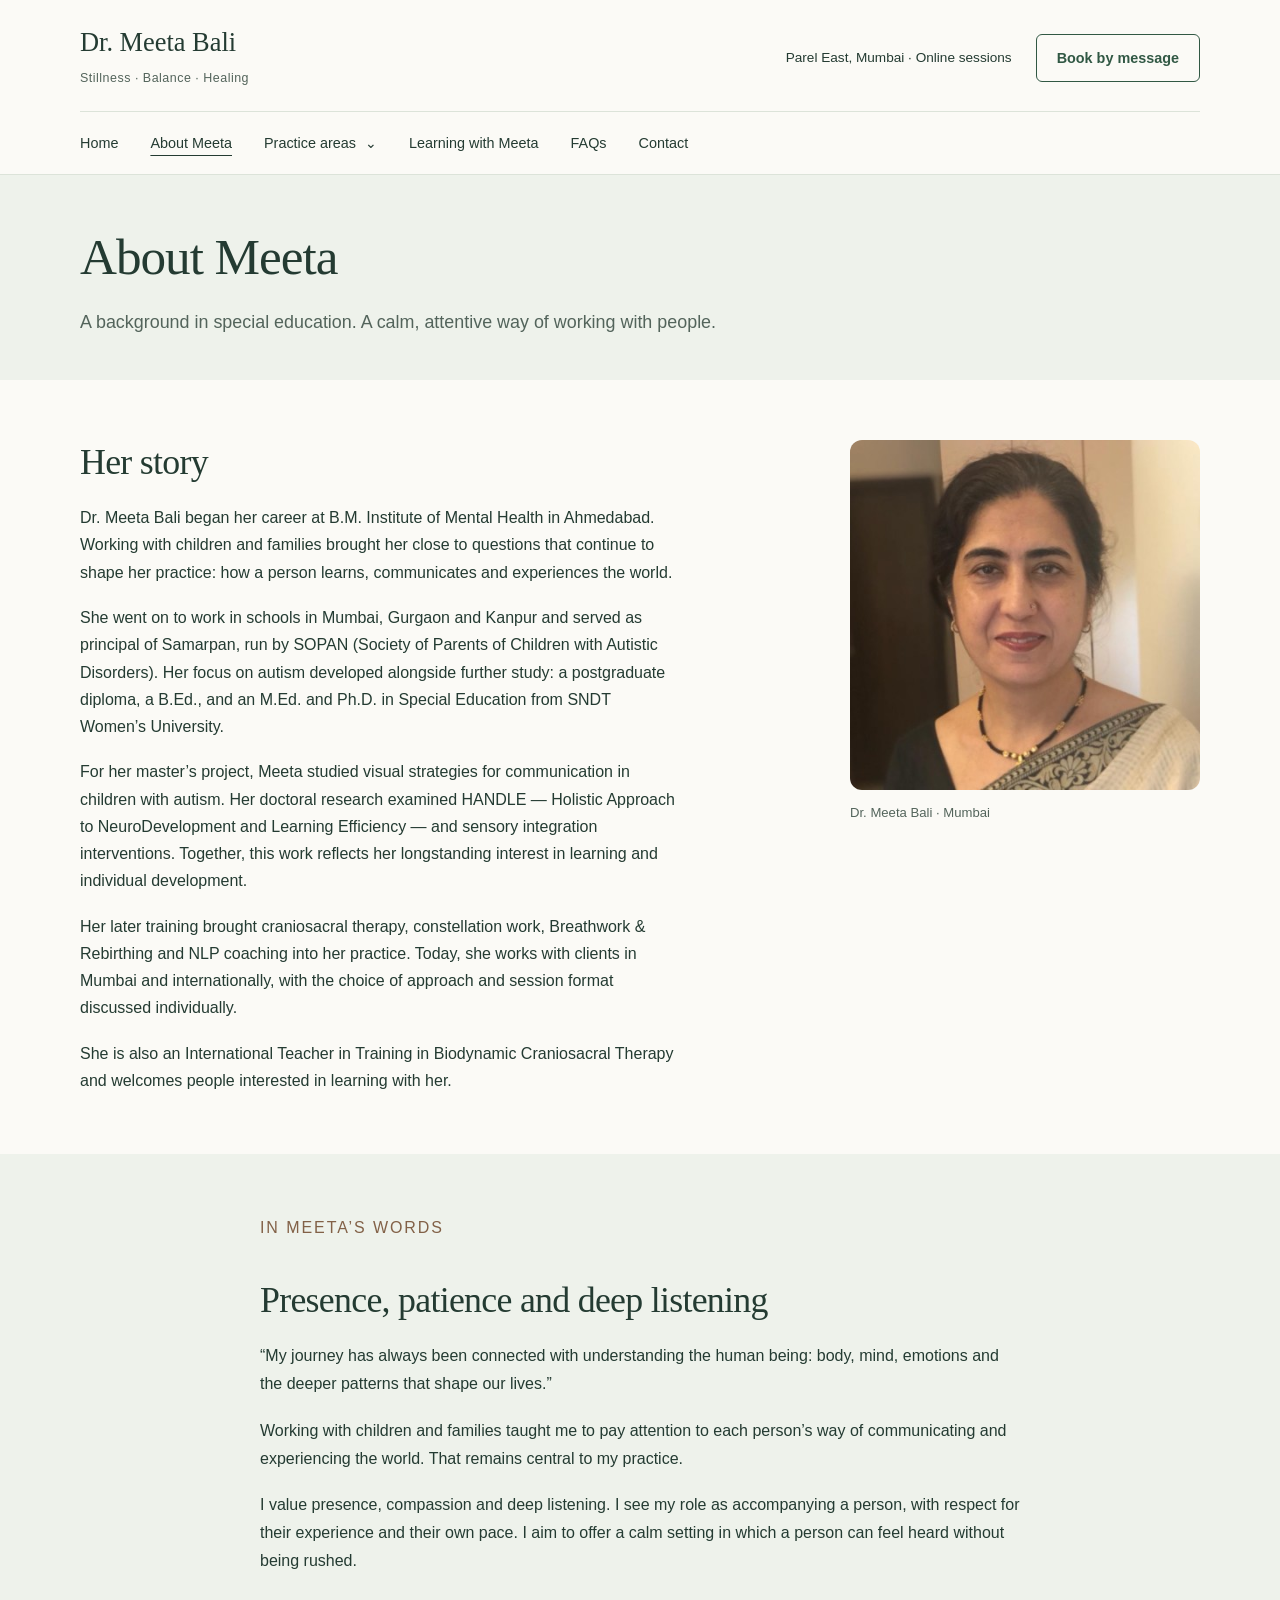
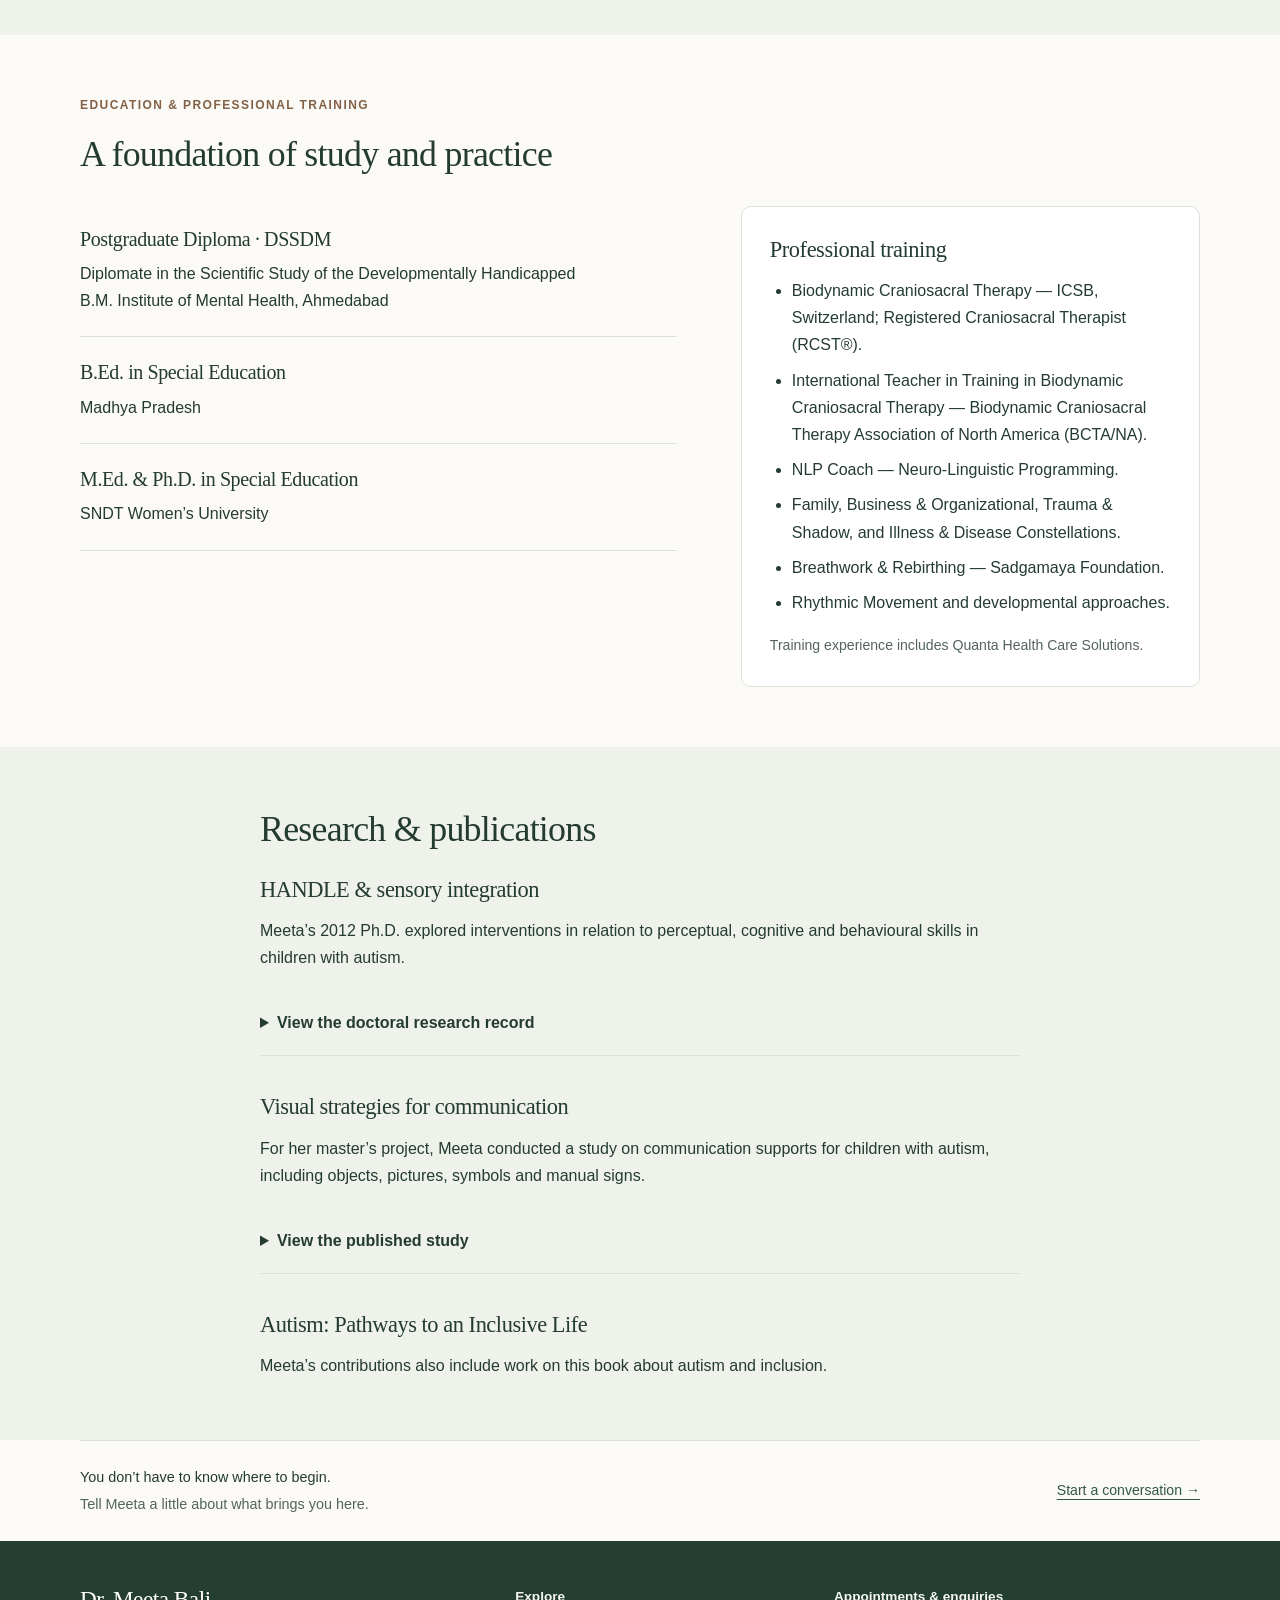
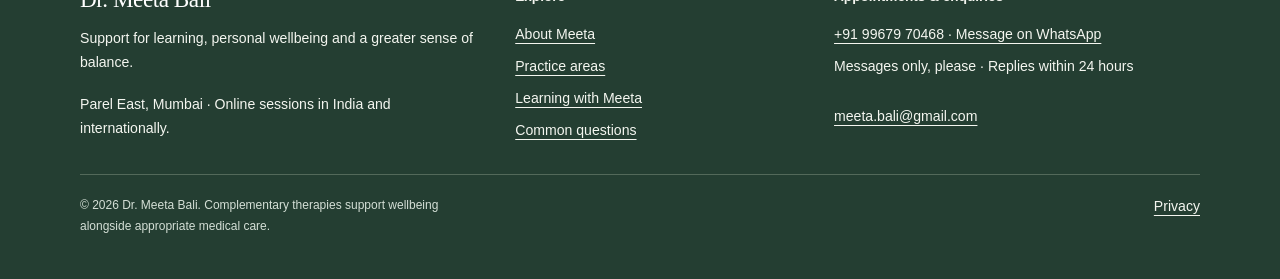
==== commit 8ea51a90: "Add files via upload" ====
--- a/about.html
+++ b/about.html
@@ -1,5 +1,5 @@
 <!doctype html>
-<html lang="en"><head><meta charset="utf-8"><meta name="viewport" content="width=device-width,initial-scale=1"><meta name="site-revision" content="2026-09-24-feedback-review"><title>About Meeta | Dr. Meeta Bali</title><meta name="description" content="Read Dr. Meeta Bali’s biography, educational background and approach to her work."><meta name="theme-color" content="#315844"><style>
+<html lang="en"><head><meta charset="utf-8"><meta name="viewport" content="width=device-width,initial-scale=1"><meta name="site-revision" content="2026-11-16-cohesive-review"><title>About Meeta | Education &amp; Research | Dr. Meeta Bali</title><meta name="description" content="Read about Dr. Meeta Bali’s career, education, doctoral research, professional training and approach to working with children, families and individuals."><meta name="theme-color" content="#315844"><style>
 :root{--ink:#243b32;--muted:#53645b;--green:#315844;--paper:#fbfaf6;--tint:#eef2eb;--line:#dce3d9;--white:#fff;--accent:#826147}
 *{box-sizing:border-box}html{scroll-behavior:smooth}body{margin:0;color:var(--ink);background:var(--paper);font:16px/1.7 Arial,Helvetica,sans-serif}a{color:var(--green);text-underline-offset:4px}a:hover{text-decoration-thickness:2px}img{max-width:100%;display:block}button{font:inherit;cursor:pointer}a,button,summary{-webkit-tap-highlight-color:transparent}a:focus-visible,button:focus-visible,summary:focus-visible{outline:3px solid #9a5834;outline-offset:5px}[hidden]{display:none!important}.wrap{width:min(1120px,calc(100% - 64px));margin-inline:auto}.reading{max-width:760px}.center{margin-inline:auto}p{margin:0 0 1.15rem}p:last-child{margin-bottom:0}h1,h2,h3{color:var(--ink);font-family:Georgia,'Times New Roman',serif;font-weight:400;letter-spacing:-.02em;overflow-wrap:break-word}h1{font-size:clamp(2.25rem,4vw,3.5rem);line-height:1.16;margin:0 0 1.25rem}h2{font-size:clamp(1.8rem,2.8vw,2.45rem);line-height:1.23;margin:0 0 1.25rem}h3{font-size:1.4rem;line-height:1.32;margin:0 0 .8rem}.lead{font-size:1.12rem;line-height:1.75;max-width:730px}.eyebrow{font-size:.75rem;font-weight:700;letter-spacing:.12em;text-transform:uppercase;color:var(--accent);margin:0 0 1rem}.small{font-size:.88rem;color:var(--muted)}.skip-link{position:absolute;width:1px;height:1px;padding:0;margin:-1px;overflow:hidden;clip-path:inset(50%);white-space:nowrap}.skip-link:focus-visible{position:fixed;top:12px;left:12px;width:auto;height:auto;margin:0;padding:12px 18px;clip-path:none;background:#fff;z-index:1000;box-shadow:0 3px 16px #0002}header{background:var(--paper);border-bottom:1px solid var(--line)}.topbar{display:flex;justify-content:space-between;align-items:center;gap:24px;padding:26px 0 22px}.brand{text-decoration:none;color:var(--ink)}.brand-name{display:block;font:1.65rem/1.25 Georgia,serif}.brand-subtitle{display:block;margin-top:9px;font-size:.78rem;letter-spacing:.04em;color:var(--muted)}.header-meta{display:flex;gap:24px;align-items:center;font-size:.85rem}.header-meta a{text-decoration:none}.button{display:inline-flex;align-items:center;justify-content:center;gap:8px;background:var(--green);color:#fff;text-decoration:none;font:600 .9rem/1.4 Arial,sans-serif;padding:13px 20px;border:1px solid var(--green);border-radius:6px;min-height:46px}.button:hover{background:#244532;color:#fff}.button.secondary{background:transparent;color:var(--green)}.button.secondary:hover{background:var(--tint)}.navlinks{display:flex;justify-content:space-between;align-items:center;gap:12px;border-top:1px solid var(--line);padding:14px 0}.navlinks a{font-size:.83rem;line-height:1.4;text-decoration:none;padding:7px 0;color:var(--ink)}.navlinks a[aria-current=page]{text-decoration:underline;text-decoration-color:var(--green);text-decoration-thickness:2px;text-underline-offset:7px}.menu{display:none;background:transparent;border:1px solid var(--line);border-radius:5px;padding:8px 12px;color:var(--ink)}.hero{padding:64px 0;background:linear-gradient(110deg,#fbfaf6,#eef2eb)}.hero-grid{display:grid;grid-template-columns:minmax(0,1.5fr) minmax(0,1fr);gap:70px;align-items:center}.hero h1{font-size:clamp(2.6rem,4.8vw,3.9rem)}.portrait{margin:0;width:100%;max-width:350px;justify-self:end}.portrait img{width:100%;height:auto;aspect-ratio:1;object-fit:cover;border-radius:12px}.portrait figcaption{font-size:.82rem;color:var(--muted);margin-top:12px}.actions{display:flex;gap:12px;flex-wrap:wrap;margin-top:26px}.hero .small{margin-top:18px}.section{padding:60px 0}.tint{background:var(--tint)}.section-title{max-width:720px;margin-bottom:30px}.grid{display:grid;grid-template-columns:repeat(2,minmax(0,1fr));gap:24px}.grid.three{grid-template-columns:repeat(3,minmax(0,1fr))}.split{display:grid;grid-template-columns:minmax(0,1.3fr) minmax(0,1fr);gap:64px;align-items:start}.card{background:var(--white);border:1px solid var(--line);border-radius:10px;padding:28px}.service{display:flex;flex-direction:column}.service p{color:var(--muted)}.service>a:last-child{margin-top:auto;padding-top:8px;font-size:.9rem;font-weight:600}.page-title{padding:52px 0 42px;background:var(--tint)}.page-title .lead{color:var(--muted)}.article-block+.article-block{margin-top:36px}.article-block h3{margin-top:24px}.list{padding-left:22px;margin:0 0 1.1rem}.list li+li{margin-top:8px}.ref{font:700 .73rem Arial,sans-serif;vertical-align:super;white-space:nowrap;margin-left:4px;text-decoration:none}.sources{border-top:1px solid var(--line);padding-top:24px;margin-top:38px;color:var(--muted);font-size:.85rem}.sources h2{font:600 1rem/1.5 Arial,sans-serif;letter-spacing:0;margin:0 0 12px}.sources ol{padding-left:22px;margin:0}.sources li{margin-bottom:10px;scroll-margin-top:20px}.sources a{overflow-wrap:anywhere}.source-note{font-size:.85rem;color:var(--muted);border-left:3px solid #b3c3af;padding-left:18px;margin-top:24px}.quote{border-left:3px solid #b3c3af;margin:30px 0;padding:4px 0 4px 24px;font:italic 1.4rem/1.6 Georgia,serif}.cta{display:flex;justify-content:space-between;align-items:center;gap:35px;border-top:1px solid var(--line);padding:38px 0}.cta h2{font-size:1.8rem;margin-bottom:10px}.cta p{max-width:700px}.cta .button{flex-shrink:0}.faq{border-bottom:1px solid var(--line)}.faq summary{padding:20px 25px 20px 0;cursor:pointer;font-weight:600}.faq>div{padding:0 0 20px;color:var(--muted)}.video-box{aspect-ratio:16/9;background:#e5ebe0;border:1px solid var(--line);border-radius:8px;display:flex;align-items:center;justify-content:center;flex-direction:column;padding:20px;gap:14px;margin:20px 0}.video-box p{text-align:center;margin:0;font-size:.8rem;color:var(--muted)}.video-box.loaded{padding:0}.video-box iframe{width:100%;height:100%;border:0;border-radius:8px}.video-card>p{font-size:.95rem}.video-card h3{font-size:1.3rem}.qualifications{margin:0}.qualification{padding:22px 0;border-bottom:1px solid var(--line)}.qualification:first-child{padding-top:0}.qualification h3{font-size:1.25rem;margin-bottom:8px}.contact-number{display:block;font:1.7rem/1.35 Georgia,serif;margin:14px 0;white-space:nowrap}.contact-item{padding:22px 0;border-bottom:1px solid var(--line)}.contact-item:first-child{padding-top:0}.contact-item h3{font:700 .85rem/1.5 Arial,sans-serif;letter-spacing:0;margin-bottom:8px}.contact-item a{overflow-wrap:anywhere}.footer{background:#243e32;color:#f4f6f0;padding:44px 0 24px}.footer a{color:#f4f6f0}.footer-grid{display:grid;grid-template-columns:1.2fr 1fr 1.2fr;gap:36px}.footer h2{color:#fff;font-size:1.45rem;margin-bottom:14px}.footer p,.footer a{font-size:.88rem}.footer-links{display:flex;flex-direction:column;align-items:start;gap:8px}.footer-links strong{font-size:.85rem;margin-bottom:7px}.footer-bottom{border-top:1px solid #53695a;margin-top:32px;padding-top:20px;display:flex;justify-content:space-between;gap:30px;font-size:.75rem;color:#d4dfd6}.footer-bottom p{max-width:740px;font-size:.75rem}.badge-row{display:flex;flex-wrap:wrap;gap:12px;margin:22px 0}.badge{font-size:.78rem;padding:5px 10px;border:1px solid #b9cbb8;border-radius:4px}.plain-link{font-size:.9rem;font-weight:600}.rule{border:0;border-top:1px solid var(--line);margin:32px 0}section[id],article[id]{scroll-margin-top:24px}
 @media(max-width:1020px){.header-meta .location{display:none}.navlinks{flex-wrap:wrap;justify-content:flex-start;gap:8px 24px}.hero-grid{gap:40px}.split{gap:35px}}
@@ -11,9 +11,18 @@
 .credential-strip{padding:25px 0;border-top:1px solid var(--line);border-bottom:1px solid var(--line)}.credentials{display:grid;grid-template-columns:1fr 1.5fr 1.5fr 1fr;gap:24px;align-items:start}.credential{font-size:.85rem;line-height:1.55}.credential strong{display:block;font-weight:600;margin-bottom:5px}.credential span{display:block;color:var(--muted);font-size:.78rem}.gentle-contact{border-top:1px solid var(--line);padding:24px 0;display:flex;justify-content:space-between;align-items:center;gap:24px}.gentle-contact p{font-size:.9rem;color:var(--muted);margin:0}.gentle-contact strong{display:block;color:var(--ink);font-weight:500;margin-bottom:3px}.gentle-contact>a{font-size:.88rem;white-space:nowrap}.hero h1{font-size:clamp(2.5rem,4.4vw,3.65rem)}.hero .lead{font-size:1rem;line-height:1.7}.about-voice p{font:400 1rem/1.7 Arial,Helvetica,sans-serif}.session-steps{counter-reset:step;list-style:none;padding:0}.session-steps li{counter-increment:step;padding:20px 0 20px 44px;position:relative;border-bottom:1px solid var(--line)}.session-steps li:before{content:counter(step,decimal-leading-zero);position:absolute;left:0;top:23px;color:var(--accent);font-size:.85rem}.session-steps h3{font-size:1.25rem}.session-steps p{margin:0}.article-block .source-note{font-size:.87rem}
 @media(max-width:900px){.credentials{grid-template-columns:1fr 1fr;gap:24px}.gentle-contact{flex-direction:column;align-items:start;gap:10px}}
 @media(max-width:420px){.credentials{grid-template-columns:1fr}.credential-strip{padding:22px 0}.credentials{gap:16px}.credential{padding-bottom:12px;border-bottom:1px solid var(--line)}.credential:last-child{border:0;padding:0}}
-</style><script type="application/ld+json">{"@context": "https://schema.org", "@type": "Person", "name": "Dr. Meeta Bali", "jobTitle": "Special Educator and Biodynamic Craniosacral Practitioner", "telephone": "+919167908887", "email": "meeta.bali@gmail.com"}</script></head><body><a class="skip-link" href="#main">Skip to content</a><header><div class="wrap"><div class="topbar"><a class="brand" href="index.html"><span class="brand-name">Dr. Meeta Bali</span> <span class="brand-subtitle">Stillness · Balance · Healing</span></a><div class="header-meta"><span class="location">Mumbai · Online consultations</span><a href="education-publications.html">Education & Publications</a><a class="button secondary" href="contact.html">Book by message</a></div><button class="menu" hidden aria-controls="site-nav" aria-expanded="false">Menu</button></div><nav class="navlinks" id="site-nav" aria-label="Main navigation"><a href="index.html">Home</a><a href="about.html" aria-current="page">About</a><a href="special-education.html">Special Education</a><a href="craniosacral.html">Biodynamic Craniosacral</a><a href="constellations.html">Constellations</a><a href="breathwork.html">Rebirthing & Breathwork</a><a href="teaching.html">Teaching</a><a href="resources.html">FAQs & Resources</a><a href="contact.html">Contact</a></nav></div></header><main id="main" tabindex="-1"><section class="page-title"><div class="wrap"><h1>About Meeta</h1><p class="lead">Special educator, Biodynamic Craniosacral practitioner, constellation facilitator and breathwork practitioner.</p></div></section><section class="section "><div class="wrap"><div class="split"><div class="reading"><h2>Biography</h2><p>Dr. Meeta Bali’s work began in special education, with children with autism and their families. Her academic interests include communication, learning and developmental differences. She began her career at B.M. Institute of Mental Health, worked in schools in Mumbai, Gurgaon and Kanpur, and served as principal of Samarpan, Centre for Autism Spectrum Disorders. <a href="https://www.khushi.net.in/event/ask-anything-about-craniosacral-therapy-and-autism/" target="_blank" rel="noopener noreferrer">Read her Khushi biography ↗</a></p><p>She completed a postgraduate diploma at B.M. Institute of Mental Health in Ahmedabad, followed by a B.Ed. at Madhya Pradesh Bhoj (Open) University and an M.Ed. and Ph.D. at SNDT Women’s University.</p><p>Her doctoral research focused on HANDLE and sensory integration interventions in children with autism.<a class="ref" href="#source-phd" aria-label="Source 1">[1]</a> She also co-authored a study with Rubina Lal on visual strategies for communication.<a class="ref" href="#source-paper" aria-label="Source 2">[2]</a></p><p>Her later training included Biodynamic Craniosacral Therapy with ICSB, Switzerland, Family Constellation work, Rebirthing & Breathwork, Rhythmic Movement, and other developmental approaches. Quanta lists her as an RCST/ICSB practitioner and BCST training assistant.<a class="ref" href="#source-quanta" aria-label="Source 3">[3]</a></p><p>She is an International Teacher in Training under BCTA/NA and welcomes enquiries from prospective students.</p><a class="plain-link" href="education-publications.html">View education & publications →</a></div><figure class="portrait"><img src="[data-uri]" width="400" height="400" alt="Dr. Meeta Bali"><figcaption>Dr. Meeta Bali · Mumbai</figcaption></figure></div></div></section><section class="section tint"><div class="wrap"><div class="reading center about-voice"><p class="eyebrow">In Meeta’s words</p><h2>How I approach my work</h2><p>My journey has always been connected with understanding the human being: body, mind, emotions and the deeper patterns that shape our lives.</p><p>Working with children and families taught me to pay attention to each person’s way of communicating and experiencing the world. That remains central to my practice.</p><p>My interests include the body, emotions, relationships and development. In bodywork, I pay attention to the person’s experience and comfort. In constellation work, I explore relationships and the patterns a person wants to understand.</p><p>I value presence, compassion and deep listening. I see my role as accompanying a person, with respect for their experience and their own pace. Stillness, balance and a sense of harmony are central to how I think about healing. I aim to offer a calm setting in which a person can feel heard and explore their experience without being rushed.</p><blockquote class="quote">“Healing begins when we are able to meet ourselves—and our experiences—with presence, compassion, and deep listening.”</blockquote></div></div></section><section class="section "><div class="wrap"><div class="reading center"><aside class="sources" aria-label="Sources and further reading"><h2>Sources & further reading</h2><ol><li id="source-phd"><a href="https://sndt.ac.in/pdf/naac/ssr-report/criterion-3/research-catalogue.pdf" target="_blank" rel="noopener noreferrer">SNDT Women’s University — Research catalogue (PDF), Special Education <span aria-hidden="true">↗</span></a></li><li id="source-paper"><a href="https://www.dinf.ne.jp/doc/english/asia/resource/apdrj/vol18_2007/communication_skills.html" target="_blank" rel="noopener noreferrer">Lal & Bali (2007) — Visual strategies and communication in children with autism <span aria-hidden="true">↗</span></a></li><li id="source-quanta"><a href="https://quantacare.org/biodynamic-craniosacral-therapy-bcst/" target="_blank" rel="noopener noreferrer">Quanta — BCST diploma training, “Assistants on the training” <span aria-hidden="true">↗</span></a></li></ol></aside></div></div></section><div class="wrap"><section class="gentle-contact" aria-label="Get in touch"><p><strong>You don’t have to know where to begin.</strong>A short message is enough to start a conversation.</p><a href="contact.html">Message Meeta →</a></section></div></main><footer class="footer"><div class="wrap"><div class="footer-grid"><div><h2>Dr. Meeta Bali</h2><p>Special education, Biodynamic Craniosacral Therapy, constellation work, and Rebirthing & Breathwork.</p><p>Mumbai · In person and online, depending on the modality.</p></div><div class="footer-links"><strong>Explore</strong><a href="about.html">About Meeta</a><a href="education-publications.html">Education & Publications</a><a href="teaching.html">Teaching & Student Enquiries</a><a href="resources.html">FAQs & Resources</a></div><div class="footer-links"><strong>Appointments & enquiries</strong><a href="sms:+919167908887">+91 91679 08887 · Send a message</a><span class="small" style="color:#d4dfd6">Messages only, no calls · Reply within 24 hours</span><a href="mailto:meeta.bali@gmail.com">meeta.bali@gmail.com</a></div></div><div class="footer-bottom"><p>© 2026 Dr. Meeta Bali. Complementary practices do not replace medical or mental-health care.</p><a href="privacy.html">Privacy</a></div></div></footer><script>'use strict';
+
+/* Shared navigation and calmer editorial hierarchy */
+.navlinks{justify-content:flex-start;gap:32px}.navlinks>a,.practice-nav>summary{font-size:.9rem}.practice-nav{position:relative}.practice-nav>summary{list-style:none;cursor:pointer;padding:7px 0;line-height:1.4}.practice-nav>summary::-webkit-details-marker{display:none}.practice-nav>summary:after{content:'⌄';margin-left:9px}.practice-nav[open]>summary:after{content:'⌃'}.practice-menu{position:absolute;top:100%;left:-16px;z-index:50;width:292px;background:var(--paper);padding:14px 18px;border:1px solid var(--line);border-radius:8px;box-shadow:0 12px 24px #243b3212;display:grid;gap:4px}.practice-menu a{display:block;padding:10px 4px}.navlinks a[aria-current=page],.practice-nav.is-current>summary{text-decoration:underline;text-underline-offset:7px}.hero .hero-grid{grid-template-columns:minmax(0,1.55fr) minmax(0,1fr)}.hero .lead{font-size:1.08rem}.hero p{max-width:650px}.hero .eyebrow{letter-spacing:.07em}.hero h1{font-size:clamp(2.5rem,4.4vw,3.65rem);max-width:740px}.hero .portrait{max-width:340px}.section-intro{max-width:740px;margin-bottom:30px}.path-card{padding:34px}.path-card h3{font-size:1.8rem}.path-links{list-style:none;padding:0;margin:22px 0 0}.path-links li{border-top:1px solid var(--line);padding:13px 0}.path-links a{display:flex;justify-content:space-between;gap:16px;text-decoration:none;font-size:.95rem;font-weight:600}.path-links a:hover{text-decoration:underline}.path-links span{font-weight:400}.path-note{font-size:.88rem;color:var(--muted);margin-top:12px}.credential strong{font-size:.88rem}.credentials{grid-template-columns:repeat(4,minmax(0,1fr))}.credentials .credential span{font-size:.8rem}.short-bio{max-width:720px}.contact-strip{padding:32px;background:var(--tint);border-radius:10px}.contact-strip .contact-number{font-size:1.6rem}.page-title .eyebrow{margin-bottom:14px}.page-title h1{max-width:850px}.reading>h2:not(:first-child){margin-top:36px}.facts{display:grid;gap:0}.facts div{padding:15px 0;border-bottom:1px solid var(--line)}.facts dt{font-weight:600}.facts dd{margin:4px 0 0;color:var(--muted);font-size:.95rem}.detail-note{font-size:.9rem;color:var(--muted);margin-top:20px}.footer-grid{grid-template-columns:1.2fr .85fr 1.1fr}.footer p{max-width:400px}.footer .footer-bottom{align-items:start}.quiet-link{font-size:.9rem}.session-steps h3{font-size:1.3rem}.video-box{background:linear-gradient(135deg,#dfe8d8,#f0f3eb);min-height:170px}.video-box .button{min-width:120px}.about-voice p{font:400 1rem/1.75 Arial,Helvetica,sans-serif}.qualification .small{margin-top:8px}.qualifications{margin-top:20px}.practice-group+.practice-group{margin-top:38px}.practice-group h2{font-size:1.65rem}.service h3{font-size:1.45rem}.faq summary{line-height:1.6}.gentle-contact strong{font-weight:400}.heading-note{display:block;font:400 1rem/1.65 Arial,Helvetica,sans-serif;color:var(--muted);letter-spacing:0;margin-top:12px}.mobile-book{display:none}.section .plain-link{display:inline-block;margin-top:6px}.contact-number{white-space:normal}.bio-research{border-left:3px solid #b3c3af;padding:0 0 0 22px;margin:26px 0}.lead-line{color:var(--muted);font-size:.9rem}.button:focus-visible{outline-offset:4px}.navlinks>a{white-space:nowrap}
+@media(max-width:1020px){.navlinks{gap:22px}.header-meta{gap:18px}.practice-menu{width:270px}}
+@media(max-width:760px){.hero .hero-grid{grid-template-columns:1fr}.navlinks{gap:4px}.practice-nav>summary{font-size:.93rem;padding:10px 0}.practice-menu{position:static;width:100%;box-shadow:none;border:0;border-left:2px solid #bdcdb8;border-radius:0;padding:0 0 0 18px;margin:4px 0 14px}.practice-menu a{font-size:.9rem;padding:9px 0}.path-card{padding:24px}.path-card h3{font-size:1.65rem}.contact-strip{padding:24px}.credentials{grid-template-columns:1fr 1fr}.hero .portrait{max-width:280px}.mobile-book{display:block}.hero .lead{font-size:1.03rem}.section-intro{margin-bottom:24px}}
+@media(max-width:420px){.credentials{grid-template-columns:1fr 1fr;gap:20px 16px}.credential{border:0;padding:0}.credential strong{font-size:.82rem}.credentials .credential span{font-size:.76rem}.hero h1{font-size:2.35rem}.path-links a{font-size:.9rem}.brand-subtitle{font-size:.68rem}.contact-strip .contact-number{font-size:1.45rem}}
+</style><script type="application/ld+json">{"@context": "https://schema.org", "@type": "Person", "name": "Dr. Meeta Bali", "jobTitle": "Special Educator, Craniosacral Practitioner and NLP Coach", "telephone": "+919967970468", "email": "meeta.bali@gmail.com", "workLocation": {"@type": "Place", "name": "Meeta’s clinic", "address": {"@type": "PostalAddress", "addressLocality": "Parel East, Mumbai", "addressCountry": "IN"}}}</script></head><body><a class="skip-link" href="#main">Skip to content</a><header><div class="wrap"><div class="topbar"><a class="brand" href="index.html"><span class="brand-name">Dr. Meeta Bali</span><span class="brand-subtitle">Stillness · Balance · Healing</span></a><div class="header-meta"><span class="location">Parel East, Mumbai · Online sessions</span><a class="button secondary" href="contact.html">Book by message</a></div><button class="menu" hidden aria-controls="site-nav" aria-expanded="false">Menu</button></div><nav class="navlinks" id="site-nav" aria-label="Main navigation"><a href="index.html">Home</a><a href="about.html" aria-current="page">About Meeta</a><details class="practice-nav"><summary>Practice areas</summary><div class="practice-menu"><a href="therapies.html">All practice areas</a><a href="special-education.html">Special Education</a><a href="craniosacral.html">Craniosacral Therapy</a><a href="constellations.html">Constellation Work</a><a href="breathwork.html">Breathwork &amp; Rebirthing</a><a href="nlp-coaching.html">NLP Coaching</a></div></details><a href="teaching.html">Learning with Meeta</a><a href="resources.html">FAQs</a><a href="contact.html">Contact</a></nav></div></header><main id="main" tabindex="-1"><section class="page-title"><div class="wrap"><h1>About Meeta</h1><p class="lead">A background in special education. A calm, attentive way of working with people.</p></div></section><section class="section"><div class="wrap"><div class="split"><div class="reading"><h2>Her story</h2><p>Dr. Meeta Bali began her career at B.M. Institute of Mental Health in Ahmedabad. Working with children and families brought her close to questions that continue to shape her practice: how a person learns, communicates and experiences the world.</p><p>She went on to work in schools in Mumbai, Gurgaon and Kanpur and served as principal of Samarpan, run by SOPAN (Society of Parents of Children with Autistic Disorders). Her focus on autism developed alongside further study: a postgraduate diploma, a B.Ed., and an M.Ed. and Ph.D. in Special Education from SNDT Women’s University.</p><p>For her master’s project, Meeta studied visual strategies for communication in children with autism. Her doctoral research examined HANDLE — Holistic Approach to NeuroDevelopment and Learning Efficiency — and sensory integration interventions. Together, this work reflects her longstanding interest in learning and individual development.</p><p>Her later training brought craniosacral therapy, constellation work, Breathwork &amp; Rebirthing and NLP coaching into her practice. Today, she works with clients in Mumbai and internationally, with the choice of approach and session format discussed individually.</p><p>She is also an International Teacher in Training in Biodynamic Craniosacral Therapy and welcomes people interested in learning with her.</p></div><figure class="portrait"><img src="[data-uri]" width="400" height="400" alt="Dr. Meeta Bali"><figcaption>Dr. Meeta Bali · Mumbai</figcaption></figure></div></div></section><section class="section tint"><div class="wrap"><div class="reading center about-voice"><p class="eyebrow">In Meeta’s words</p><h2>Presence, patience and deep listening</h2><p>“My journey has always been connected with understanding the human being: body, mind, emotions and the deeper patterns that shape our lives.”</p><p>Working with children and families taught me to pay attention to each person’s way of communicating and experiencing the world. That remains central to my practice.</p><p>I value presence, compassion and deep listening. I see my role as accompanying a person, with respect for their experience and their own pace. I aim to offer a calm setting in which a person can feel heard without being rushed.</p></div></div></section><section class="section" id="education"><div class="wrap"><div class="section-intro"><p class="eyebrow">Education &amp; professional training</p><h2>A foundation of study and practice</h2></div><div class="split"><div class="qualifications"><div class="qualification"><h3>Postgraduate Diploma · DSSDM</h3><p>Diplomate in the Scientific Study of the Developmentally Handicapped<br>B.M. Institute of Mental Health, Ahmedabad</p></div><div class="qualification"><h3>B.Ed. in Special Education</h3><p>Madhya Pradesh</p></div><div class="qualification"><h3>M.Ed. &amp; Ph.D. in Special Education</h3><p>SNDT Women’s University</p></div></div><aside class="card"><h3>Professional training</h3><ul class="list"><li>Biodynamic Craniosacral Therapy — ICSB, Switzerland; Registered Craniosacral Therapist (RCST®).</li><li>International Teacher in Training in Biodynamic Craniosacral Therapy — Biodynamic Craniosacral Therapy Association of North America (BCTA/NA).</li><li>NLP Coach — Neuro-Linguistic Programming.</li><li>Family, Business &amp; Organizational, Trauma &amp; Shadow, and Illness &amp; Disease Constellations.</li><li>Breathwork &amp; Rebirthing — Sadgamaya Foundation.</li><li>Rhythmic Movement and developmental approaches.</li></ul><p class="small">Training experience includes Quanta Health Care Solutions.</p></aside></div></div></section><section class="section tint"><div class="wrap"><div class="reading center"><h2>Research &amp; publications</h2><article class="article-block" id="doctoral-research"><h3>HANDLE &amp; sensory integration</h3><p>Meeta’s 2012 Ph.D. explored interventions in relation to perceptual, cognitive and behavioural skills in children with autism.</p><details class="faq"><summary>View the doctoral research record</summary><div><p><em>Effectiveness of HANDLE and SI intervention techniques on Perceptual cognitive and behavioral skills of children with ASD.</em><br>SNDT Women’s University · 2012.</p><p>HANDLE stands for Holistic Approach to NeuroDevelopment and Learning Efficiency. SI refers to sensory integration; ASD refers to autism spectrum disorder.</p><p><a href="https://sndt.ac.in/pdf/naac/ssr-report/criterion-3/research-catalogue.pdf" target="_blank" rel="noopener noreferrer">View the university catalogue <span aria-hidden="true">↗</span></a></p></div></details></article><article class="article-block" id="visual-strategies"><h3>Visual strategies for communication</h3><p>For her master’s project, Meeta conducted a study on communication supports for children with autism, including objects, pictures, symbols and manual signs.</p><details class="faq"><summary>View the published study</summary><div><p><em>Effect of Visual Strategies on Development of Communication Skills in Children with Autism.</em><br>Rubina Lal and Meeta Bali · Asia Pacific Disability Rehabilitation Journal, 18(2), 2007.</p><p>The study involved 30 children. Communication scores improved within the visual-strategies group; the difference in post-intervention scores between that group and the comparison group was not statistically significant.</p><p><a href="https://www.dinf.ne.jp/doc/english/asia/resource/apdrj/vol18_2007/communication_skills.html" target="_blank" rel="noopener noreferrer">Read the original paper <span aria-hidden="true">↗</span></a></p></div></details></article><article class="article-block"><h3>Autism: Pathways to an Inclusive Life</h3><p>Meeta’s contributions also include work on this book about autism and inclusion.</p></article></div></div></section><div class="wrap"><section class="gentle-contact" aria-label="Get in touch"><p><strong>You don’t have to know where to begin.</strong>Tell Meeta a little about what brings you here.</p><a href="contact.html">Start a conversation →</a></section></div></main><footer class="footer"><div class="wrap"><div class="footer-grid"><div><h2>Dr. Meeta Bali</h2><p>Support for learning, personal wellbeing and a greater sense of balance.</p><p>Parel East, Mumbai · Online sessions in India and internationally.</p></div><div class="footer-links"><strong>Explore</strong><a href="about.html">About Meeta</a><a href="therapies.html">Practice areas</a><a href="teaching.html">Learning with Meeta</a><a href="resources.html">Common questions</a></div><div class="footer-links"><strong>Appointments &amp; enquiries</strong><a href="https://wa.me/919967970468" target="_blank" rel="noopener noreferrer">+91 99679 70468 · Message on WhatsApp</a><p>Messages only, please · Replies within 24 hours</p><a href="mailto:meeta.bali@gmail.com">meeta.bali@gmail.com</a></div></div><div class="footer-bottom"><p>© 2026 Dr. Meeta Bali. Complementary therapies support wellbeing alongside appropriate medical care.</p><a href="privacy.html">Privacy</a></div></div></footer><script>'use strict';
 document.documentElement.classList.add('js');
-const menu=document.querySelector('.menu'), nav=document.querySelector('.navlinks');
-if(menu&&nav){menu.hidden=false;const close=()=>{nav.classList.remove('open');menu.setAttribute('aria-expanded','false');menu.textContent='Menu';};menu.addEventListener('click',()=>{const open=nav.classList.toggle('open');menu.setAttribute('aria-expanded',String(open));menu.textContent=open?'Close':'Menu';});document.addEventListener('keydown',e=>{if(e.key==='Escape'&&nav.classList.contains('open')){close();menu.focus();}});nav.querySelectorAll('a').forEach(a=>a.addEventListener('click',close));}
+const menu=document.querySelector('.menu'),nav=document.querySelector('.navlinks'),practice=document.querySelector('.practice-nav');
+function closeNav(){if(nav)nav.classList.remove('open');if(menu){menu.setAttribute('aria-expanded','false');menu.textContent='Menu';}if(practice)practice.open=false;}
+if(menu&&nav){menu.hidden=false;menu.addEventListener('click',()=>{const open=nav.classList.toggle('open');menu.setAttribute('aria-expanded',String(open));menu.textContent=open?'Close':'Menu';if(!open&&practice)practice.open=false;});nav.querySelectorAll('a').forEach(a=>a.addEventListener('click',closeNav));}
+document.addEventListener('keydown',e=>{if(e.key==='Escape'){if(practice&&practice.open){practice.open=false;practice.querySelector('summary').focus();}else if(nav&&nav.classList.contains('open')){closeNav();menu.focus();}}});
+document.addEventListener('click',e=>{if(practice&&!practice.contains(e.target))practice.open=false;});
 document.querySelectorAll('.video-load').forEach(button=>{button.hidden=false;button.addEventListener('click',()=>{const frame=document.createElement('iframe');frame.src='https://www.youtube-nocookie.com/embed/'+button.dataset.video+'?autoplay=1';frame.title=button.dataset.title;frame.allow='autoplay; encrypted-media; picture-in-picture';frame.allowFullscreen=true;frame.referrerPolicy='strict-origin-when-cross-origin';const box=button.closest('.video-box');box.classList.add('loaded');box.replaceChildren(frame);frame.focus();});});
 </script></body></html>
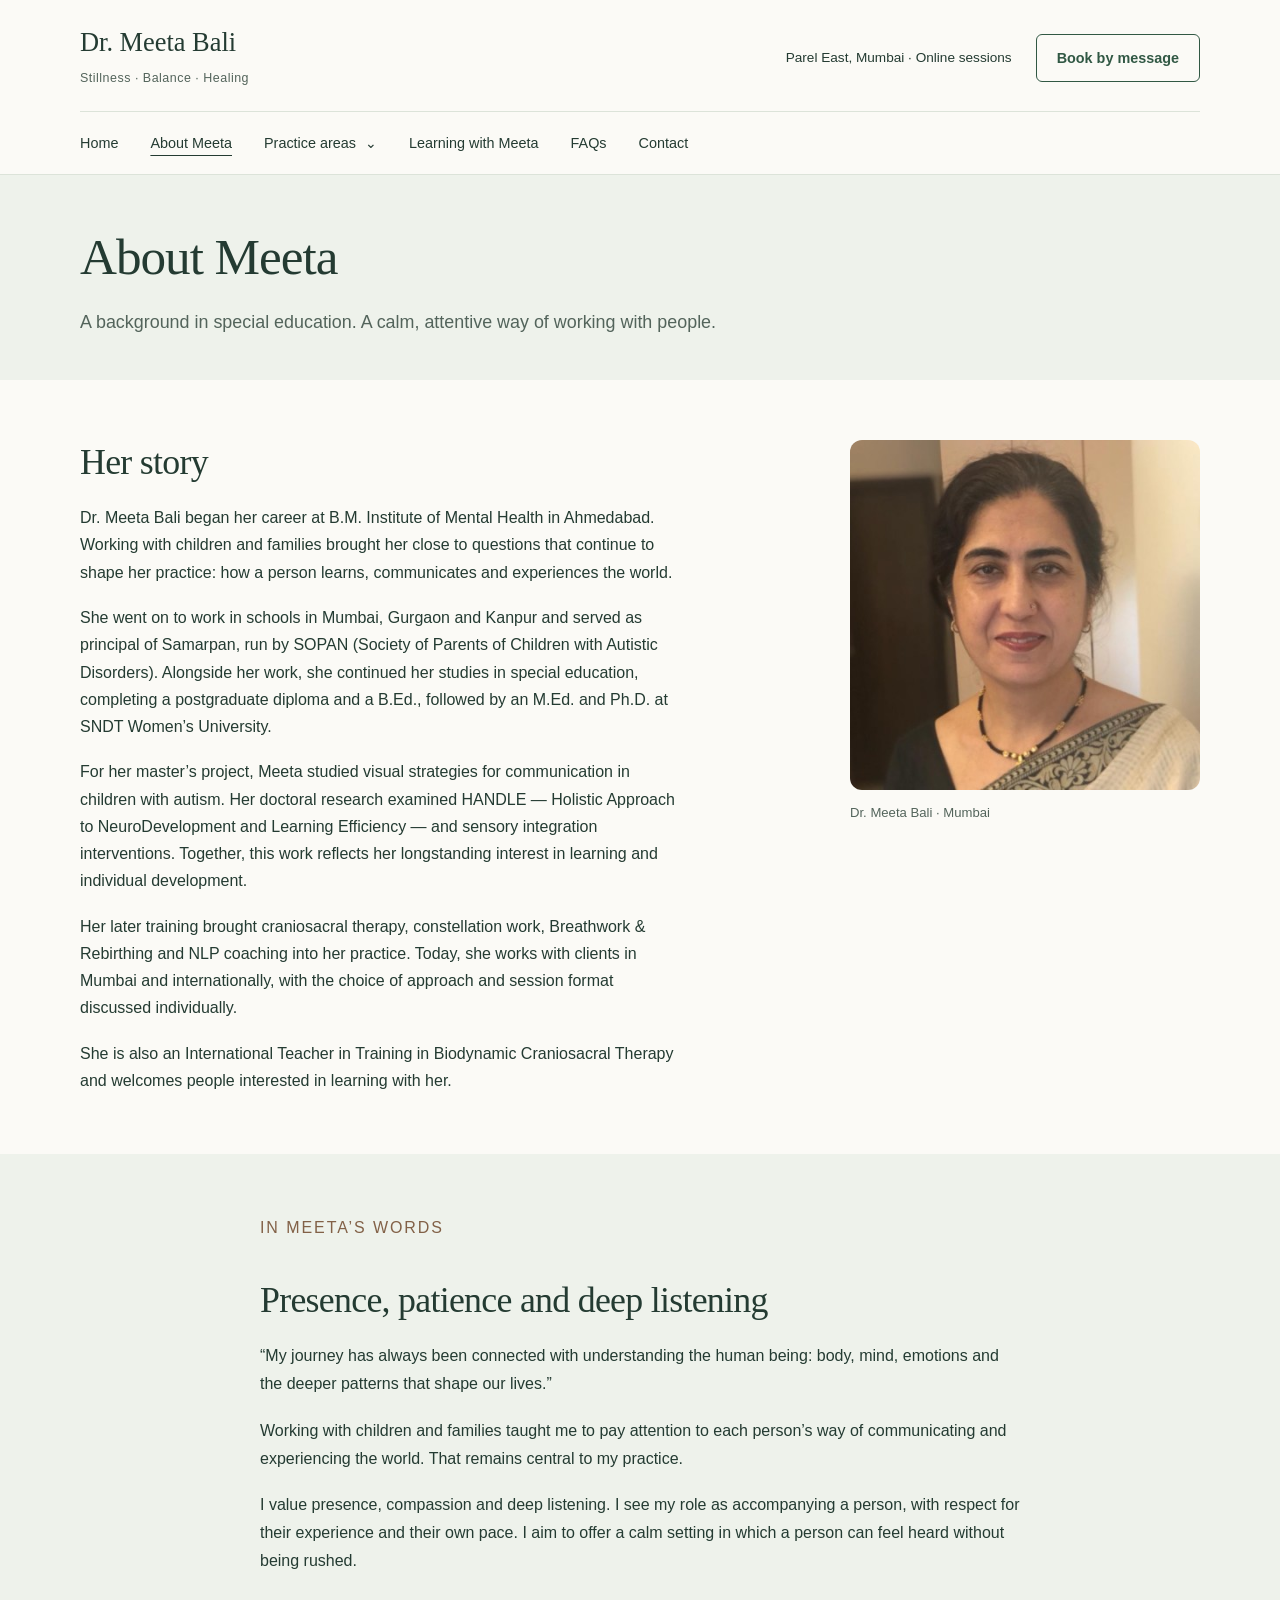
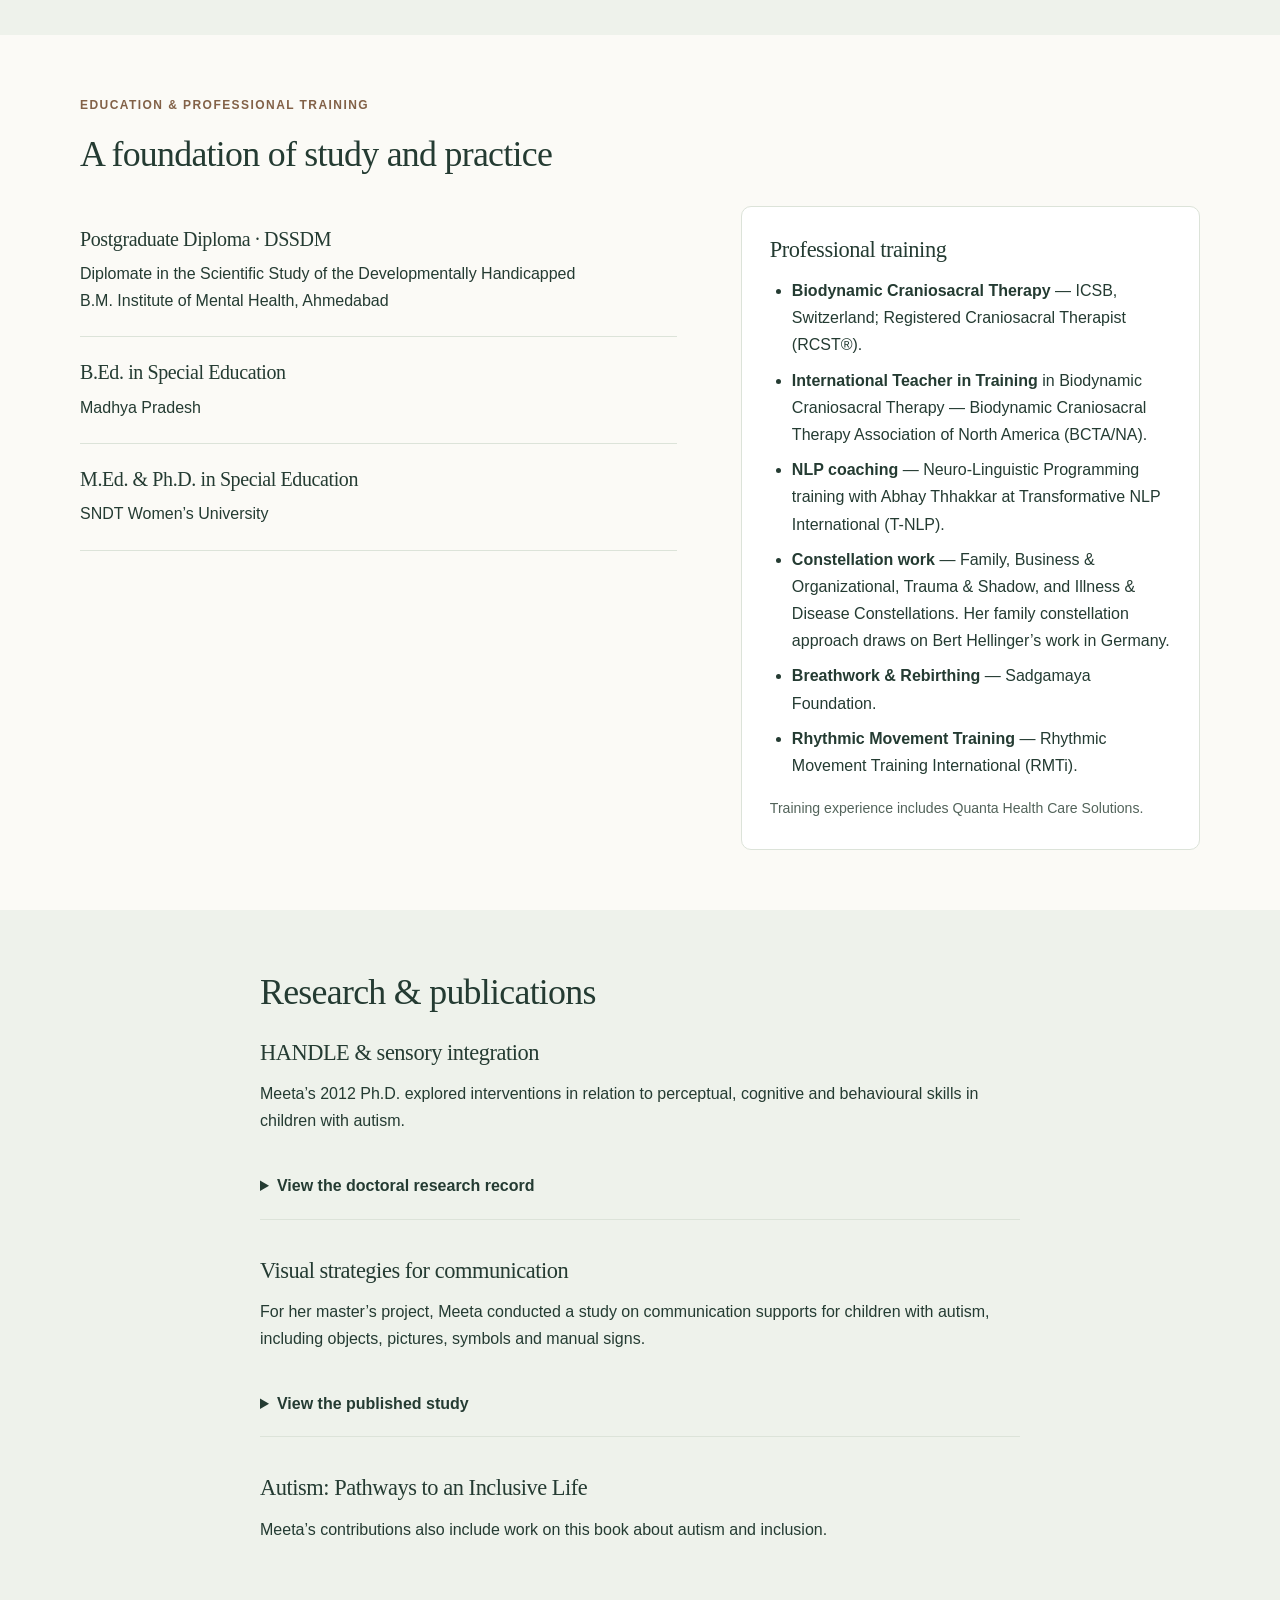
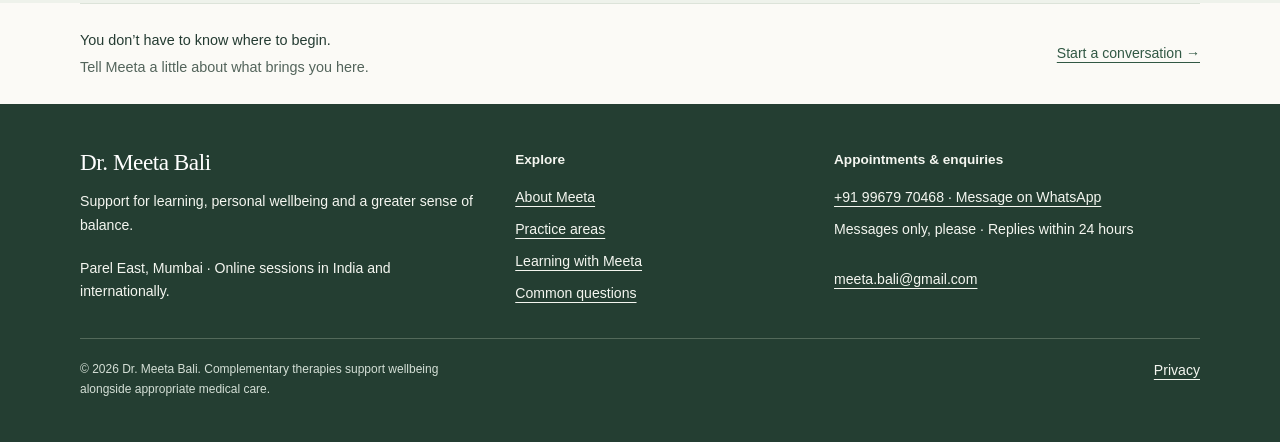
==== commit 87fc4dd5: "Add files via upload" ====
--- a/about.html
+++ b/about.html
@@ -1,5 +1,5 @@
 <!doctype html>
-<html lang="en"><head><meta charset="utf-8"><meta name="viewport" content="width=device-width,initial-scale=1"><meta name="site-revision" content="2026-11-16-cohesive-review"><title>About Meeta | Education &amp; Research | Dr. Meeta Bali</title><meta name="description" content="Read about Dr. Meeta Bali’s career, education, doctoral research, professional training and approach to working with children, families and individuals."><meta name="theme-color" content="#315844"><style>
+<html lang="en"><head><meta charset="utf-8"><meta name="viewport" content="width=device-width,initial-scale=1"><meta name="site-revision" content="2026-11-17-final-review"><title>About Meeta | Education &amp; Research | Dr. Meeta Bali</title><meta name="description" content="Read about Dr. Meeta Bali’s career, education, doctoral research, professional training and approach to working with children, families and individuals."><meta name="theme-color" content="#315844"><style>
 :root{--ink:#243b32;--muted:#53645b;--green:#315844;--paper:#fbfaf6;--tint:#eef2eb;--line:#dce3d9;--white:#fff;--accent:#826147}
 *{box-sizing:border-box}html{scroll-behavior:smooth}body{margin:0;color:var(--ink);background:var(--paper);font:16px/1.7 Arial,Helvetica,sans-serif}a{color:var(--green);text-underline-offset:4px}a:hover{text-decoration-thickness:2px}img{max-width:100%;display:block}button{font:inherit;cursor:pointer}a,button,summary{-webkit-tap-highlight-color:transparent}a:focus-visible,button:focus-visible,summary:focus-visible{outline:3px solid #9a5834;outline-offset:5px}[hidden]{display:none!important}.wrap{width:min(1120px,calc(100% - 64px));margin-inline:auto}.reading{max-width:760px}.center{margin-inline:auto}p{margin:0 0 1.15rem}p:last-child{margin-bottom:0}h1,h2,h3{color:var(--ink);font-family:Georgia,'Times New Roman',serif;font-weight:400;letter-spacing:-.02em;overflow-wrap:break-word}h1{font-size:clamp(2.25rem,4vw,3.5rem);line-height:1.16;margin:0 0 1.25rem}h2{font-size:clamp(1.8rem,2.8vw,2.45rem);line-height:1.23;margin:0 0 1.25rem}h3{font-size:1.4rem;line-height:1.32;margin:0 0 .8rem}.lead{font-size:1.12rem;line-height:1.75;max-width:730px}.eyebrow{font-size:.75rem;font-weight:700;letter-spacing:.12em;text-transform:uppercase;color:var(--accent);margin:0 0 1rem}.small{font-size:.88rem;color:var(--muted)}.skip-link{position:absolute;width:1px;height:1px;padding:0;margin:-1px;overflow:hidden;clip-path:inset(50%);white-space:nowrap}.skip-link:focus-visible{position:fixed;top:12px;left:12px;width:auto;height:auto;margin:0;padding:12px 18px;clip-path:none;background:#fff;z-index:1000;box-shadow:0 3px 16px #0002}header{background:var(--paper);border-bottom:1px solid var(--line)}.topbar{display:flex;justify-content:space-between;align-items:center;gap:24px;padding:26px 0 22px}.brand{text-decoration:none;color:var(--ink)}.brand-name{display:block;font:1.65rem/1.25 Georgia,serif}.brand-subtitle{display:block;margin-top:9px;font-size:.78rem;letter-spacing:.04em;color:var(--muted)}.header-meta{display:flex;gap:24px;align-items:center;font-size:.85rem}.header-meta a{text-decoration:none}.button{display:inline-flex;align-items:center;justify-content:center;gap:8px;background:var(--green);color:#fff;text-decoration:none;font:600 .9rem/1.4 Arial,sans-serif;padding:13px 20px;border:1px solid var(--green);border-radius:6px;min-height:46px}.button:hover{background:#244532;color:#fff}.button.secondary{background:transparent;color:var(--green)}.button.secondary:hover{background:var(--tint)}.navlinks{display:flex;justify-content:space-between;align-items:center;gap:12px;border-top:1px solid var(--line);padding:14px 0}.navlinks a{font-size:.83rem;line-height:1.4;text-decoration:none;padding:7px 0;color:var(--ink)}.navlinks a[aria-current=page]{text-decoration:underline;text-decoration-color:var(--green);text-decoration-thickness:2px;text-underline-offset:7px}.menu{display:none;background:transparent;border:1px solid var(--line);border-radius:5px;padding:8px 12px;color:var(--ink)}.hero{padding:64px 0;background:linear-gradient(110deg,#fbfaf6,#eef2eb)}.hero-grid{display:grid;grid-template-columns:minmax(0,1.5fr) minmax(0,1fr);gap:70px;align-items:center}.hero h1{font-size:clamp(2.6rem,4.8vw,3.9rem)}.portrait{margin:0;width:100%;max-width:350px;justify-self:end}.portrait img{width:100%;height:auto;aspect-ratio:1;object-fit:cover;border-radius:12px}.portrait figcaption{font-size:.82rem;color:var(--muted);margin-top:12px}.actions{display:flex;gap:12px;flex-wrap:wrap;margin-top:26px}.hero .small{margin-top:18px}.section{padding:60px 0}.tint{background:var(--tint)}.section-title{max-width:720px;margin-bottom:30px}.grid{display:grid;grid-template-columns:repeat(2,minmax(0,1fr));gap:24px}.grid.three{grid-template-columns:repeat(3,minmax(0,1fr))}.split{display:grid;grid-template-columns:minmax(0,1.3fr) minmax(0,1fr);gap:64px;align-items:start}.card{background:var(--white);border:1px solid var(--line);border-radius:10px;padding:28px}.service{display:flex;flex-direction:column}.service p{color:var(--muted)}.service>a:last-child{margin-top:auto;padding-top:8px;font-size:.9rem;font-weight:600}.page-title{padding:52px 0 42px;background:var(--tint)}.page-title .lead{color:var(--muted)}.article-block+.article-block{margin-top:36px}.article-block h3{margin-top:24px}.list{padding-left:22px;margin:0 0 1.1rem}.list li+li{margin-top:8px}.ref{font:700 .73rem Arial,sans-serif;vertical-align:super;white-space:nowrap;margin-left:4px;text-decoration:none}.sources{border-top:1px solid var(--line);padding-top:24px;margin-top:38px;color:var(--muted);font-size:.85rem}.sources h2{font:600 1rem/1.5 Arial,sans-serif;letter-spacing:0;margin:0 0 12px}.sources ol{padding-left:22px;margin:0}.sources li{margin-bottom:10px;scroll-margin-top:20px}.sources a{overflow-wrap:anywhere}.source-note{font-size:.85rem;color:var(--muted);border-left:3px solid #b3c3af;padding-left:18px;margin-top:24px}.quote{border-left:3px solid #b3c3af;margin:30px 0;padding:4px 0 4px 24px;font:italic 1.4rem/1.6 Georgia,serif}.cta{display:flex;justify-content:space-between;align-items:center;gap:35px;border-top:1px solid var(--line);padding:38px 0}.cta h2{font-size:1.8rem;margin-bottom:10px}.cta p{max-width:700px}.cta .button{flex-shrink:0}.faq{border-bottom:1px solid var(--line)}.faq summary{padding:20px 25px 20px 0;cursor:pointer;font-weight:600}.faq>div{padding:0 0 20px;color:var(--muted)}.video-box{aspect-ratio:16/9;background:#e5ebe0;border:1px solid var(--line);border-radius:8px;display:flex;align-items:center;justify-content:center;flex-direction:column;padding:20px;gap:14px;margin:20px 0}.video-box p{text-align:center;margin:0;font-size:.8rem;color:var(--muted)}.video-box.loaded{padding:0}.video-box iframe{width:100%;height:100%;border:0;border-radius:8px}.video-card>p{font-size:.95rem}.video-card h3{font-size:1.3rem}.qualifications{margin:0}.qualification{padding:22px 0;border-bottom:1px solid var(--line)}.qualification:first-child{padding-top:0}.qualification h3{font-size:1.25rem;margin-bottom:8px}.contact-number{display:block;font:1.7rem/1.35 Georgia,serif;margin:14px 0;white-space:nowrap}.contact-item{padding:22px 0;border-bottom:1px solid var(--line)}.contact-item:first-child{padding-top:0}.contact-item h3{font:700 .85rem/1.5 Arial,sans-serif;letter-spacing:0;margin-bottom:8px}.contact-item a{overflow-wrap:anywhere}.footer{background:#243e32;color:#f4f6f0;padding:44px 0 24px}.footer a{color:#f4f6f0}.footer-grid{display:grid;grid-template-columns:1.2fr 1fr 1.2fr;gap:36px}.footer h2{color:#fff;font-size:1.45rem;margin-bottom:14px}.footer p,.footer a{font-size:.88rem}.footer-links{display:flex;flex-direction:column;align-items:start;gap:8px}.footer-links strong{font-size:.85rem;margin-bottom:7px}.footer-bottom{border-top:1px solid #53695a;margin-top:32px;padding-top:20px;display:flex;justify-content:space-between;gap:30px;font-size:.75rem;color:#d4dfd6}.footer-bottom p{max-width:740px;font-size:.75rem}.badge-row{display:flex;flex-wrap:wrap;gap:12px;margin:22px 0}.badge{font-size:.78rem;padding:5px 10px;border:1px solid #b9cbb8;border-radius:4px}.plain-link{font-size:.9rem;font-weight:600}.rule{border:0;border-top:1px solid var(--line);margin:32px 0}section[id],article[id]{scroll-margin-top:24px}
 @media(max-width:1020px){.header-meta .location{display:none}.navlinks{flex-wrap:wrap;justify-content:flex-start;gap:8px 24px}.hero-grid{gap:40px}.split{gap:35px}}
@@ -17,7 +17,9 @@
 @media(max-width:1020px){.navlinks{gap:22px}.header-meta{gap:18px}.practice-menu{width:270px}}
 @media(max-width:760px){.hero .hero-grid{grid-template-columns:1fr}.navlinks{gap:4px}.practice-nav>summary{font-size:.93rem;padding:10px 0}.practice-menu{position:static;width:100%;box-shadow:none;border:0;border-left:2px solid #bdcdb8;border-radius:0;padding:0 0 0 18px;margin:4px 0 14px}.practice-menu a{font-size:.9rem;padding:9px 0}.path-card{padding:24px}.path-card h3{font-size:1.65rem}.contact-strip{padding:24px}.credentials{grid-template-columns:1fr 1fr}.hero .portrait{max-width:280px}.mobile-book{display:block}.hero .lead{font-size:1.03rem}.section-intro{margin-bottom:24px}}
 @media(max-width:420px){.credentials{grid-template-columns:1fr 1fr;gap:20px 16px}.credential{border:0;padding:0}.credential strong{font-size:.82rem}.credentials .credential span{font-size:.76rem}.hero h1{font-size:2.35rem}.path-links a{font-size:.9rem}.brand-subtitle{font-size:.68rem}.contact-strip .contact-number{font-size:1.45rem}}
-</style><script type="application/ld+json">{"@context": "https://schema.org", "@type": "Person", "name": "Dr. Meeta Bali", "jobTitle": "Special Educator, Craniosacral Practitioner and NLP Coach", "telephone": "+919967970468", "email": "meeta.bali@gmail.com", "workLocation": {"@type": "Place", "name": "Meeta’s clinic", "address": {"@type": "PostalAddress", "addressLocality": "Parel East, Mumbai", "addressCountry": "IN"}}}</script></head><body><a class="skip-link" href="#main">Skip to content</a><header><div class="wrap"><div class="topbar"><a class="brand" href="index.html"><span class="brand-name">Dr. Meeta Bali</span><span class="brand-subtitle">Stillness · Balance · Healing</span></a><div class="header-meta"><span class="location">Parel East, Mumbai · Online sessions</span><a class="button secondary" href="contact.html">Book by message</a></div><button class="menu" hidden aria-controls="site-nav" aria-expanded="false">Menu</button></div><nav class="navlinks" id="site-nav" aria-label="Main navigation"><a href="index.html">Home</a><a href="about.html" aria-current="page">About Meeta</a><details class="practice-nav"><summary>Practice areas</summary><div class="practice-menu"><a href="therapies.html">All practice areas</a><a href="special-education.html">Special Education</a><a href="craniosacral.html">Craniosacral Therapy</a><a href="constellations.html">Constellation Work</a><a href="breathwork.html">Breathwork &amp; Rebirthing</a><a href="nlp-coaching.html">NLP Coaching</a></div></details><a href="teaching.html">Learning with Meeta</a><a href="resources.html">FAQs</a><a href="contact.html">Contact</a></nav></div></header><main id="main" tabindex="-1"><section class="page-title"><div class="wrap"><h1>About Meeta</h1><p class="lead">A background in special education. A calm, attentive way of working with people.</p></div></section><section class="section"><div class="wrap"><div class="split"><div class="reading"><h2>Her story</h2><p>Dr. Meeta Bali began her career at B.M. Institute of Mental Health in Ahmedabad. Working with children and families brought her close to questions that continue to shape her practice: how a person learns, communicates and experiences the world.</p><p>She went on to work in schools in Mumbai, Gurgaon and Kanpur and served as principal of Samarpan, run by SOPAN (Society of Parents of Children with Autistic Disorders). Her focus on autism developed alongside further study: a postgraduate diploma, a B.Ed., and an M.Ed. and Ph.D. in Special Education from SNDT Women’s University.</p><p>For her master’s project, Meeta studied visual strategies for communication in children with autism. Her doctoral research examined HANDLE — Holistic Approach to NeuroDevelopment and Learning Efficiency — and sensory integration interventions. Together, this work reflects her longstanding interest in learning and individual development.</p><p>Her later training brought craniosacral therapy, constellation work, Breathwork &amp; Rebirthing and NLP coaching into her practice. Today, she works with clients in Mumbai and internationally, with the choice of approach and session format discussed individually.</p><p>She is also an International Teacher in Training in Biodynamic Craniosacral Therapy and welcomes people interested in learning with her.</p></div><figure class="portrait"><img src="[data-uri]" width="400" height="400" alt="Dr. Meeta Bali"><figcaption>Dr. Meeta Bali · Mumbai</figcaption></figure></div></div></section><section class="section tint"><div class="wrap"><div class="reading center about-voice"><p class="eyebrow">In Meeta’s words</p><h2>Presence, patience and deep listening</h2><p>“My journey has always been connected with understanding the human being: body, mind, emotions and the deeper patterns that shape our lives.”</p><p>Working with children and families taught me to pay attention to each person’s way of communicating and experiencing the world. That remains central to my practice.</p><p>I value presence, compassion and deep listening. I see my role as accompanying a person, with respect for their experience and their own pace. I aim to offer a calm setting in which a person can feel heard without being rushed.</p></div></div></section><section class="section" id="education"><div class="wrap"><div class="section-intro"><p class="eyebrow">Education &amp; professional training</p><h2>A foundation of study and practice</h2></div><div class="split"><div class="qualifications"><div class="qualification"><h3>Postgraduate Diploma · DSSDM</h3><p>Diplomate in the Scientific Study of the Developmentally Handicapped<br>B.M. Institute of Mental Health, Ahmedabad</p></div><div class="qualification"><h3>B.Ed. in Special Education</h3><p>Madhya Pradesh</p></div><div class="qualification"><h3>M.Ed. &amp; Ph.D. in Special Education</h3><p>SNDT Women’s University</p></div></div><aside class="card"><h3>Professional training</h3><ul class="list"><li>Biodynamic Craniosacral Therapy — ICSB, Switzerland; Registered Craniosacral Therapist (RCST®).</li><li>International Teacher in Training in Biodynamic Craniosacral Therapy — Biodynamic Craniosacral Therapy Association of North America (BCTA/NA).</li><li>NLP Coach — Neuro-Linguistic Programming.</li><li>Family, Business &amp; Organizational, Trauma &amp; Shadow, and Illness &amp; Disease Constellations.</li><li>Breathwork &amp; Rebirthing — Sadgamaya Foundation.</li><li>Rhythmic Movement and developmental approaches.</li></ul><p class="small">Training experience includes Quanta Health Care Solutions.</p></aside></div></div></section><section class="section tint"><div class="wrap"><div class="reading center"><h2>Research &amp; publications</h2><article class="article-block" id="doctoral-research"><h3>HANDLE &amp; sensory integration</h3><p>Meeta’s 2012 Ph.D. explored interventions in relation to perceptual, cognitive and behavioural skills in children with autism.</p><details class="faq"><summary>View the doctoral research record</summary><div><p><em>Effectiveness of HANDLE and SI intervention techniques on Perceptual cognitive and behavioral skills of children with ASD.</em><br>SNDT Women’s University · 2012.</p><p>HANDLE stands for Holistic Approach to NeuroDevelopment and Learning Efficiency. SI refers to sensory integration; ASD refers to autism spectrum disorder.</p><p><a href="https://sndt.ac.in/pdf/naac/ssr-report/criterion-3/research-catalogue.pdf" target="_blank" rel="noopener noreferrer">View the university catalogue <span aria-hidden="true">↗</span></a></p></div></details></article><article class="article-block" id="visual-strategies"><h3>Visual strategies for communication</h3><p>For her master’s project, Meeta conducted a study on communication supports for children with autism, including objects, pictures, symbols and manual signs.</p><details class="faq"><summary>View the published study</summary><div><p><em>Effect of Visual Strategies on Development of Communication Skills in Children with Autism.</em><br>Rubina Lal and Meeta Bali · Asia Pacific Disability Rehabilitation Journal, 18(2), 2007.</p><p>The study involved 30 children. Communication scores improved within the visual-strategies group; the difference in post-intervention scores between that group and the comparison group was not statistically significant.</p><p><a href="https://www.dinf.ne.jp/doc/english/asia/resource/apdrj/vol18_2007/communication_skills.html" target="_blank" rel="noopener noreferrer">Read the original paper <span aria-hidden="true">↗</span></a></p></div></details></article><article class="article-block"><h3>Autism: Pathways to an Inclusive Life</h3><p>Meeta’s contributions also include work on this book about autism and inclusion.</p></article></div></div></section><div class="wrap"><section class="gentle-contact" aria-label="Get in touch"><p><strong>You don’t have to know where to begin.</strong>Tell Meeta a little about what brings you here.</p><a href="contact.html">Start a conversation →</a></section></div></main><footer class="footer"><div class="wrap"><div class="footer-grid"><div><h2>Dr. Meeta Bali</h2><p>Support for learning, personal wellbeing and a greater sense of balance.</p><p>Parel East, Mumbai · Online sessions in India and internationally.</p></div><div class="footer-links"><strong>Explore</strong><a href="about.html">About Meeta</a><a href="therapies.html">Practice areas</a><a href="teaching.html">Learning with Meeta</a><a href="resources.html">Common questions</a></div><div class="footer-links"><strong>Appointments &amp; enquiries</strong><a href="https://wa.me/919967970468" target="_blank" rel="noopener noreferrer">+91 99679 70468 · Message on WhatsApp</a><p>Messages only, please · Replies within 24 hours</p><a href="mailto:meeta.bali@gmail.com">meeta.bali@gmail.com</a></div></div><div class="footer-bottom"><p>© 2026 Dr. Meeta Bali. Complementary therapies support wellbeing alongside appropriate medical care.</p><a href="privacy.html">Privacy</a></div></div></footer><script>'use strict';
+
+.video-card .video-title{font-size:1.3rem;line-height:1.35;margin-bottom:.8rem}
+</style><script type="application/ld+json">{"@context": "https://schema.org", "@type": "Person", "name": "Dr. Meeta Bali", "jobTitle": "Special Educator, Craniosacral Practitioner and NLP Coach", "telephone": "+919967970468", "email": "meeta.bali@gmail.com", "workLocation": {"@type": "Place", "name": "Meeta’s clinic", "address": {"@type": "PostalAddress", "addressLocality": "Parel East, Mumbai", "addressCountry": "IN"}}}</script></head><body><a class="skip-link" href="#main">Skip to content</a><header><div class="wrap"><div class="topbar"><a class="brand" href="index.html"><span class="brand-name">Dr. Meeta Bali</span><span class="brand-subtitle">Stillness · Balance · Healing</span></a><div class="header-meta"><span class="location">Parel East, Mumbai · Online sessions</span><a class="button secondary" href="contact.html">Book by message</a></div><button class="menu" hidden aria-controls="site-nav" aria-expanded="false">Menu</button></div><nav class="navlinks" id="site-nav" aria-label="Main navigation"><a href="index.html">Home</a><a href="about.html" aria-current="page">About Meeta</a><details class="practice-nav"><summary>Practice areas</summary><div class="practice-menu"><a href="therapies.html">All practice areas</a><a href="special-education.html">Special Education</a><a href="craniosacral.html">Craniosacral Therapy</a><a href="constellations.html">Constellation Work</a><a href="breathwork.html">Breathwork &amp; Rebirthing</a><a href="nlp-coaching.html">NLP Coaching</a></div></details><a href="teaching.html">Learning with Meeta</a><a href="resources.html">FAQs</a><a href="contact.html">Contact</a></nav></div></header><main id="main" tabindex="-1"><section class="page-title"><div class="wrap"><h1>About Meeta</h1><p class="lead">A background in special education. A calm, attentive way of working with people.</p></div></section><section class="section"><div class="wrap"><div class="split"><div class="reading"><h2>Her story</h2><p>Dr. Meeta Bali began her career at B.M. Institute of Mental Health in Ahmedabad. Working with children and families brought her close to questions that continue to shape her practice: how a person learns, communicates and experiences the world.</p><p>She went on to work in schools in Mumbai, Gurgaon and Kanpur and served as principal of Samarpan, run by SOPAN (Society of Parents of Children with Autistic Disorders). Alongside her work, she continued her studies in special education, completing a postgraduate diploma and a B.Ed., followed by an M.Ed. and Ph.D. at SNDT Women’s University.</p><p>For her master’s project, Meeta studied visual strategies for communication in children with autism. Her doctoral research examined HANDLE — Holistic Approach to NeuroDevelopment and Learning Efficiency — and sensory integration interventions. Together, this work reflects her longstanding interest in learning and individual development.</p><p>Her later training brought craniosacral therapy, constellation work, Breathwork &amp; Rebirthing and NLP coaching into her practice. Today, she works with clients in Mumbai and internationally, with the choice of approach and session format discussed individually.</p><p>She is also an International Teacher in Training in Biodynamic Craniosacral Therapy and welcomes people interested in learning with her.</p></div><figure class="portrait"><img src="[data-uri]" width="400" height="400" alt="Dr. Meeta Bali"><figcaption>Dr. Meeta Bali · Mumbai</figcaption></figure></div></div></section><section class="section tint"><div class="wrap"><div class="reading center about-voice"><p class="eyebrow">In Meeta’s words</p><h2>Presence, patience and deep listening</h2><p>“My journey has always been connected with understanding the human being: body, mind, emotions and the deeper patterns that shape our lives.”</p><p>Working with children and families taught me to pay attention to each person’s way of communicating and experiencing the world. That remains central to my practice.</p><p>I value presence, compassion and deep listening. I see my role as accompanying a person, with respect for their experience and their own pace. I aim to offer a calm setting in which a person can feel heard without being rushed.</p></div></div></section><section class="section" id="education"><div class="wrap"><div class="section-intro"><p class="eyebrow">Education &amp; professional training</p><h2>A foundation of study and practice</h2></div><div class="split"><div class="qualifications"><div class="qualification"><h3>Postgraduate Diploma · DSSDM</h3><p>Diplomate in the Scientific Study of the Developmentally Handicapped<br>B.M. Institute of Mental Health, Ahmedabad</p></div><div class="qualification"><h3>B.Ed. in Special Education</h3><p>Madhya Pradesh</p></div><div class="qualification"><h3>M.Ed. &amp; Ph.D. in Special Education</h3><p>SNDT Women’s University</p></div></div><aside class="card"><h3>Professional training</h3><ul class="list"><li><strong>Biodynamic Craniosacral Therapy</strong> — ICSB, Switzerland; Registered Craniosacral Therapist (RCST®).</li><li><strong>International Teacher in Training</strong> in Biodynamic Craniosacral Therapy — Biodynamic Craniosacral Therapy Association of North America (BCTA/NA).</li><li><strong>NLP coaching</strong> — Neuro-Linguistic Programming training with Abhay Thhakkar at Transformative NLP International (T-NLP).</li><li><strong>Constellation work</strong> — Family, Business &amp; Organizational, Trauma &amp; Shadow, and Illness &amp; Disease Constellations. Her family constellation approach draws on Bert Hellinger’s work in Germany.</li><li><strong>Breathwork &amp; Rebirthing</strong> — Sadgamaya Foundation.</li><li><strong>Rhythmic Movement Training</strong> — Rhythmic Movement Training International (RMTi).</li></ul><p class="small">Training experience includes Quanta Health Care Solutions.</p></aside></div></div></section><section class="section tint"><div class="wrap"><div class="reading center"><h2>Research &amp; publications</h2><article class="article-block" id="doctoral-research"><h3>HANDLE &amp; sensory integration</h3><p>Meeta’s 2012 Ph.D. explored interventions in relation to perceptual, cognitive and behavioural skills in children with autism.</p><details class="faq"><summary>View the doctoral research record</summary><div><p><em>Effectiveness of HANDLE and SI intervention techniques on Perceptual cognitive and behavioral skills of children with ASD.</em><br>SNDT Women’s University · 2012.</p><p>HANDLE stands for Holistic Approach to NeuroDevelopment and Learning Efficiency. SI refers to sensory integration; ASD refers to autism spectrum disorder.</p><p><a href="https://sndt.ac.in/pdf/naac/ssr-report/criterion-3/research-catalogue.pdf" target="_blank" rel="noopener noreferrer">View the university catalogue <span aria-hidden="true">↗</span></a></p></div></details></article><article class="article-block" id="visual-strategies"><h3>Visual strategies for communication</h3><p>For her master’s project, Meeta conducted a study on communication supports for children with autism, including objects, pictures, symbols and manual signs.</p><details class="faq"><summary>View the published study</summary><div><p><em>Effect of Visual Strategies on Development of Communication Skills in Children with Autism.</em><br>Rubina Lal and Meeta Bali · Asia Pacific Disability Rehabilitation Journal, 18(2), 2007.</p><p>The study involved 30 children. Communication scores improved within the visual-strategies group; the difference in post-intervention scores between that group and the comparison group was not statistically significant.</p><p><a href="https://www.dinf.ne.jp/doc/english/asia/resource/apdrj/vol18_2007/communication_skills.html" target="_blank" rel="noopener noreferrer">Read the original paper <span aria-hidden="true">↗</span></a></p></div></details></article><article class="article-block"><h3>Autism: Pathways to an Inclusive Life</h3><p>Meeta’s contributions also include work on this book about autism and inclusion.</p></article></div></div></section><div class="wrap"><section class="gentle-contact" aria-label="Get in touch"><p><strong>You don’t have to know where to begin.</strong>Tell Meeta a little about what brings you here.</p><a href="contact.html">Start a conversation →</a></section></div></main><footer class="footer"><div class="wrap"><div class="footer-grid"><div><h2>Dr. Meeta Bali</h2><p>Support for learning, personal wellbeing and a greater sense of balance.</p><p>Parel East, Mumbai · Online sessions in India and internationally.</p></div><div class="footer-links"><strong>Explore</strong><a href="about.html">About Meeta</a><a href="therapies.html">Practice areas</a><a href="teaching.html">Learning with Meeta</a><a href="resources.html">Common questions</a></div><div class="footer-links"><strong>Appointments &amp; enquiries</strong><a href="https://wa.me/919967970468" target="_blank" rel="noopener noreferrer">+91 99679 70468 · Message on WhatsApp</a><p>Messages only, please · Replies within 24 hours</p><a href="mailto:meeta.bali@gmail.com">meeta.bali@gmail.com</a></div></div><div class="footer-bottom"><p>© 2026 Dr. Meeta Bali. Complementary therapies support wellbeing alongside appropriate medical care.</p><a href="privacy.html">Privacy</a></div></div></footer><script>'use strict';
 document.documentElement.classList.add('js');
 const menu=document.querySelector('.menu'),nav=document.querySelector('.navlinks'),practice=document.querySelector('.practice-nav');
 function closeNav(){if(nav)nav.classList.remove('open');if(menu){menu.setAttribute('aria-expanded','false');menu.textContent='Menu';}if(practice)practice.open=false;}
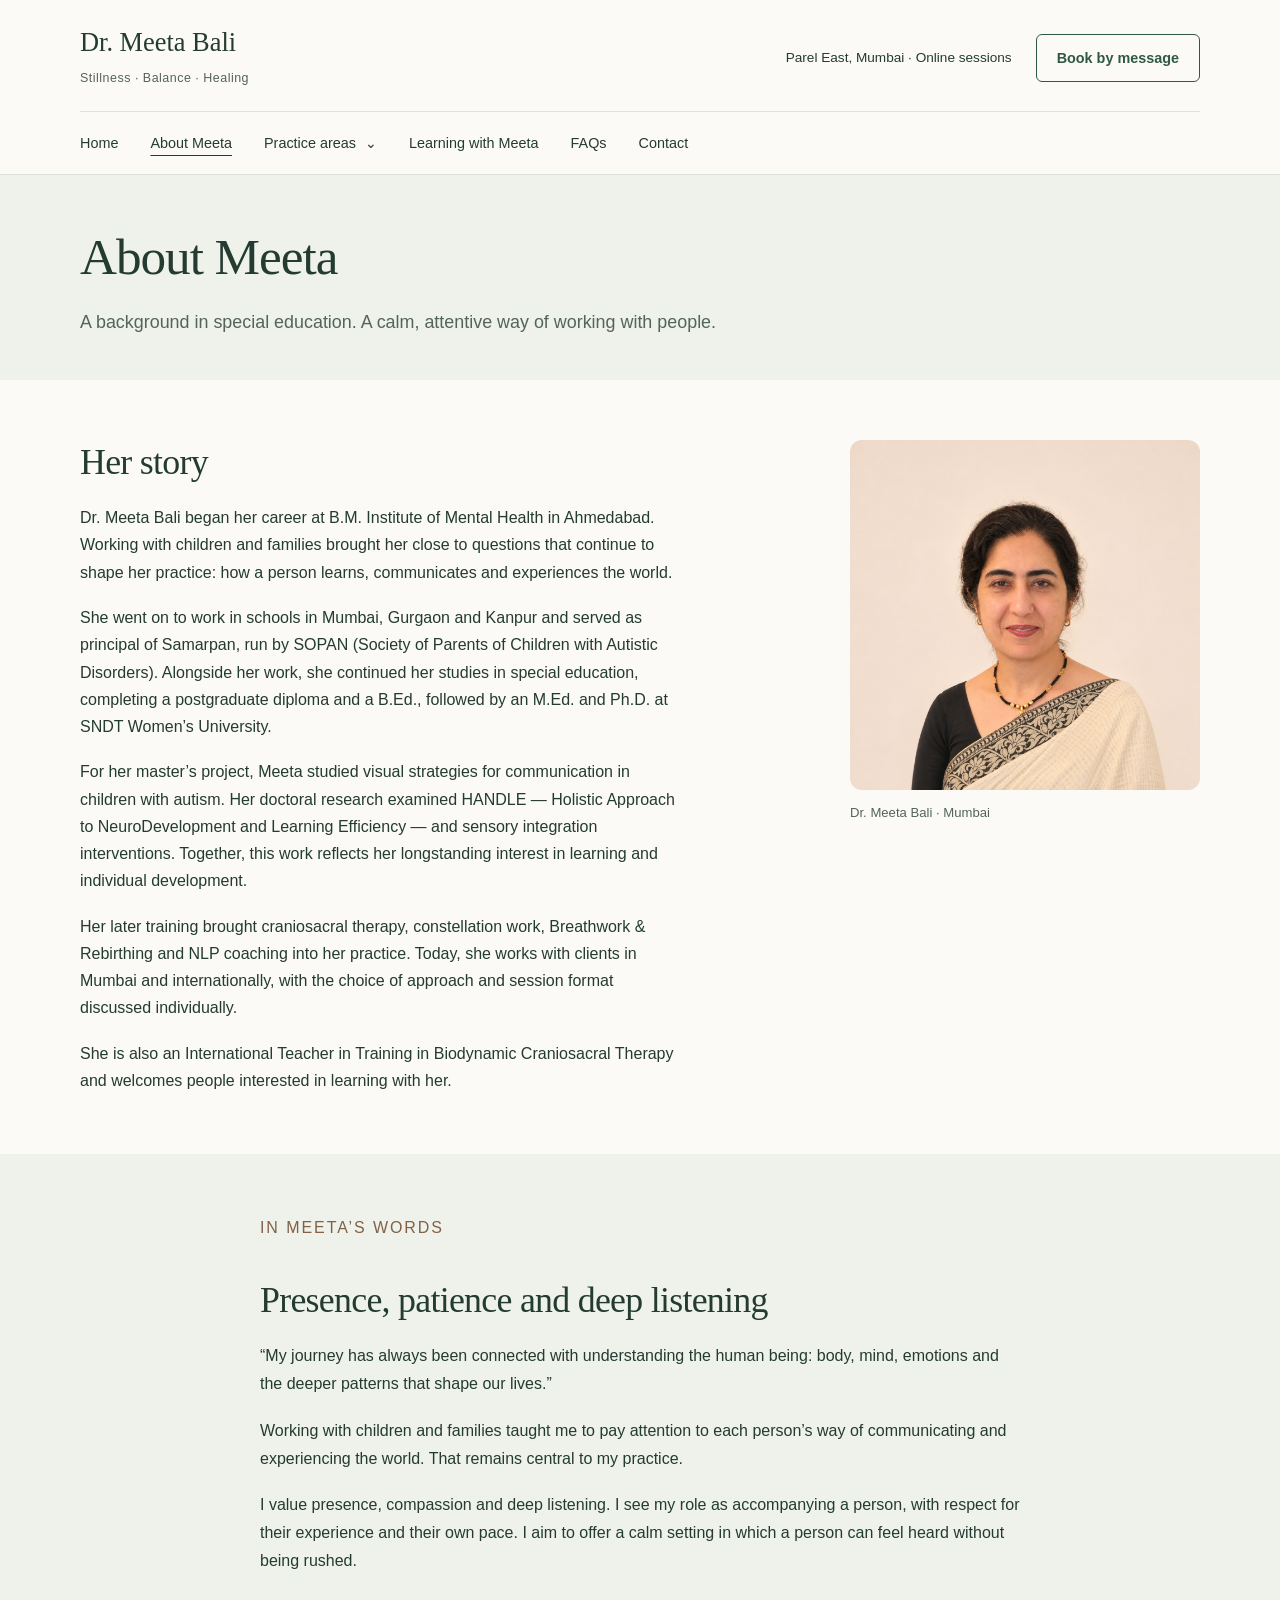
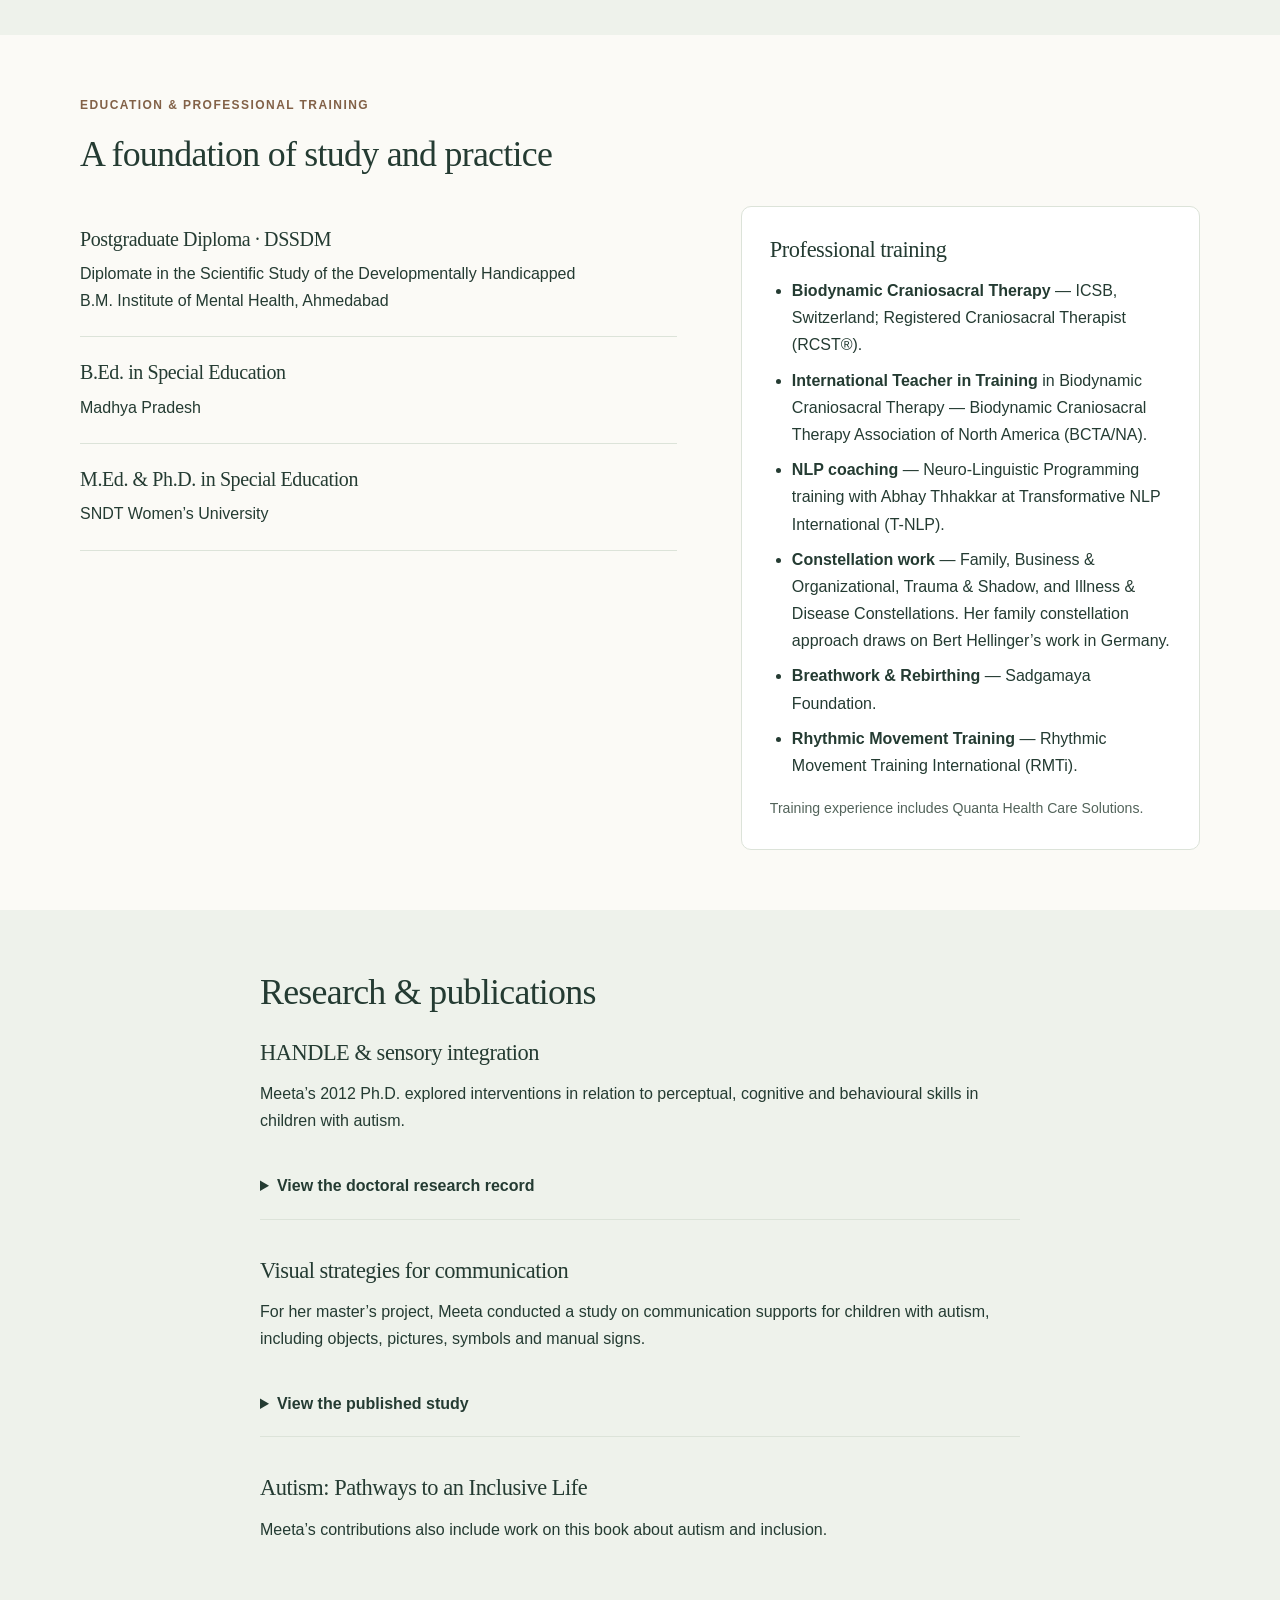
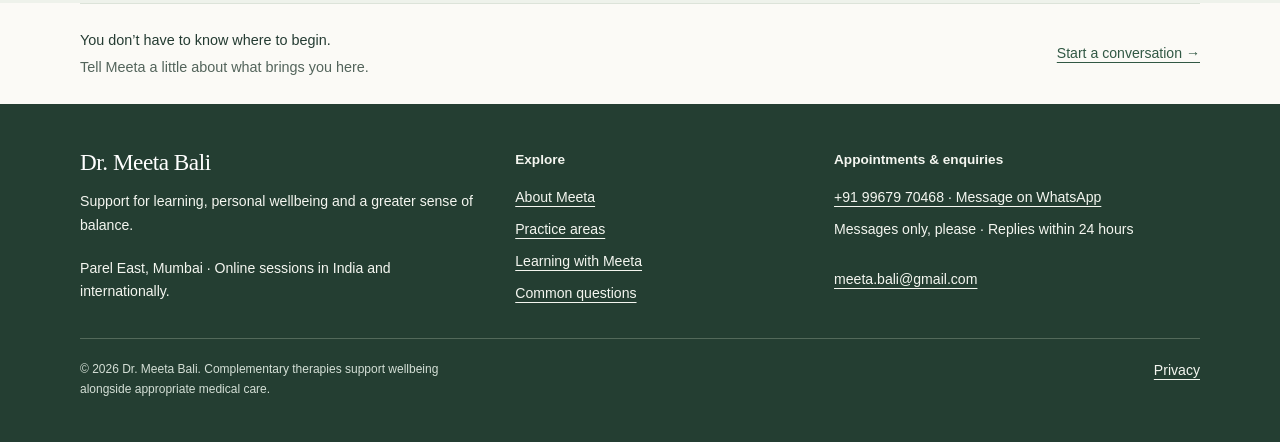
==== commit b63280be: "Add files via upload" ====
--- a/about.html
+++ b/about.html
@@ -19,7 +19,7 @@
 @media(max-width:420px){.credentials{grid-template-columns:1fr 1fr;gap:20px 16px}.credential{border:0;padding:0}.credential strong{font-size:.82rem}.credentials .credential span{font-size:.76rem}.hero h1{font-size:2.35rem}.path-links a{font-size:.9rem}.brand-subtitle{font-size:.68rem}.contact-strip .contact-number{font-size:1.45rem}}
 
 .video-card .video-title{font-size:1.3rem;line-height:1.35;margin-bottom:.8rem}
-</style><script type="application/ld+json">{"@context": "https://schema.org", "@type": "Person", "name": "Dr. Meeta Bali", "jobTitle": "Special Educator, Craniosacral Practitioner and NLP Coach", "telephone": "+919967970468", "email": "meeta.bali@gmail.com", "workLocation": {"@type": "Place", "name": "Meeta’s clinic", "address": {"@type": "PostalAddress", "addressLocality": "Parel East, Mumbai", "addressCountry": "IN"}}}</script></head><body><a class="skip-link" href="#main">Skip to content</a><header><div class="wrap"><div class="topbar"><a class="brand" href="index.html"><span class="brand-name">Dr. Meeta Bali</span><span class="brand-subtitle">Stillness · Balance · Healing</span></a><div class="header-meta"><span class="location">Parel East, Mumbai · Online sessions</span><a class="button secondary" href="contact.html">Book by message</a></div><button class="menu" hidden aria-controls="site-nav" aria-expanded="false">Menu</button></div><nav class="navlinks" id="site-nav" aria-label="Main navigation"><a href="index.html">Home</a><a href="about.html" aria-current="page">About Meeta</a><details class="practice-nav"><summary>Practice areas</summary><div class="practice-menu"><a href="therapies.html">All practice areas</a><a href="special-education.html">Special Education</a><a href="craniosacral.html">Craniosacral Therapy</a><a href="constellations.html">Constellation Work</a><a href="breathwork.html">Breathwork &amp; Rebirthing</a><a href="nlp-coaching.html">NLP Coaching</a></div></details><a href="teaching.html">Learning with Meeta</a><a href="resources.html">FAQs</a><a href="contact.html">Contact</a></nav></div></header><main id="main" tabindex="-1"><section class="page-title"><div class="wrap"><h1>About Meeta</h1><p class="lead">A background in special education. A calm, attentive way of working with people.</p></div></section><section class="section"><div class="wrap"><div class="split"><div class="reading"><h2>Her story</h2><p>Dr. Meeta Bali began her career at B.M. Institute of Mental Health in Ahmedabad. Working with children and families brought her close to questions that continue to shape her practice: how a person learns, communicates and experiences the world.</p><p>She went on to work in schools in Mumbai, Gurgaon and Kanpur and served as principal of Samarpan, run by SOPAN (Society of Parents of Children with Autistic Disorders). Alongside her work, she continued her studies in special education, completing a postgraduate diploma and a B.Ed., followed by an M.Ed. and Ph.D. at SNDT Women’s University.</p><p>For her master’s project, Meeta studied visual strategies for communication in children with autism. Her doctoral research examined HANDLE — Holistic Approach to NeuroDevelopment and Learning Efficiency — and sensory integration interventions. Together, this work reflects her longstanding interest in learning and individual development.</p><p>Her later training brought craniosacral therapy, constellation work, Breathwork &amp; Rebirthing and NLP coaching into her practice. Today, she works with clients in Mumbai and internationally, with the choice of approach and session format discussed individually.</p><p>She is also an International Teacher in Training in Biodynamic Craniosacral Therapy and welcomes people interested in learning with her.</p></div><figure class="portrait"><img src="[data-uri]" width="400" height="400" alt="Dr. Meeta Bali"><figcaption>Dr. Meeta Bali · Mumbai</figcaption></figure></div></div></section><section class="section tint"><div class="wrap"><div class="reading center about-voice"><p class="eyebrow">In Meeta’s words</p><h2>Presence, patience and deep listening</h2><p>“My journey has always been connected with understanding the human being: body, mind, emotions and the deeper patterns that shape our lives.”</p><p>Working with children and families taught me to pay attention to each person’s way of communicating and experiencing the world. That remains central to my practice.</p><p>I value presence, compassion and deep listening. I see my role as accompanying a person, with respect for their experience and their own pace. I aim to offer a calm setting in which a person can feel heard without being rushed.</p></div></div></section><section class="section" id="education"><div class="wrap"><div class="section-intro"><p class="eyebrow">Education &amp; professional training</p><h2>A foundation of study and practice</h2></div><div class="split"><div class="qualifications"><div class="qualification"><h3>Postgraduate Diploma · DSSDM</h3><p>Diplomate in the Scientific Study of the Developmentally Handicapped<br>B.M. Institute of Mental Health, Ahmedabad</p></div><div class="qualification"><h3>B.Ed. in Special Education</h3><p>Madhya Pradesh</p></div><div class="qualification"><h3>M.Ed. &amp; Ph.D. in Special Education</h3><p>SNDT Women’s University</p></div></div><aside class="card"><h3>Professional training</h3><ul class="list"><li><strong>Biodynamic Craniosacral Therapy</strong> — ICSB, Switzerland; Registered Craniosacral Therapist (RCST®).</li><li><strong>International Teacher in Training</strong> in Biodynamic Craniosacral Therapy — Biodynamic Craniosacral Therapy Association of North America (BCTA/NA).</li><li><strong>NLP coaching</strong> — Neuro-Linguistic Programming training with Abhay Thhakkar at Transformative NLP International (T-NLP).</li><li><strong>Constellation work</strong> — Family, Business &amp; Organizational, Trauma &amp; Shadow, and Illness &amp; Disease Constellations. Her family constellation approach draws on Bert Hellinger’s work in Germany.</li><li><strong>Breathwork &amp; Rebirthing</strong> — Sadgamaya Foundation.</li><li><strong>Rhythmic Movement Training</strong> — Rhythmic Movement Training International (RMTi).</li></ul><p class="small">Training experience includes Quanta Health Care Solutions.</p></aside></div></div></section><section class="section tint"><div class="wrap"><div class="reading center"><h2>Research &amp; publications</h2><article class="article-block" id="doctoral-research"><h3>HANDLE &amp; sensory integration</h3><p>Meeta’s 2012 Ph.D. explored interventions in relation to perceptual, cognitive and behavioural skills in children with autism.</p><details class="faq"><summary>View the doctoral research record</summary><div><p><em>Effectiveness of HANDLE and SI intervention techniques on Perceptual cognitive and behavioral skills of children with ASD.</em><br>SNDT Women’s University · 2012.</p><p>HANDLE stands for Holistic Approach to NeuroDevelopment and Learning Efficiency. SI refers to sensory integration; ASD refers to autism spectrum disorder.</p><p><a href="https://sndt.ac.in/pdf/naac/ssr-report/criterion-3/research-catalogue.pdf" target="_blank" rel="noopener noreferrer">View the university catalogue <span aria-hidden="true">↗</span></a></p></div></details></article><article class="article-block" id="visual-strategies"><h3>Visual strategies for communication</h3><p>For her master’s project, Meeta conducted a study on communication supports for children with autism, including objects, pictures, symbols and manual signs.</p><details class="faq"><summary>View the published study</summary><div><p><em>Effect of Visual Strategies on Development of Communication Skills in Children with Autism.</em><br>Rubina Lal and Meeta Bali · Asia Pacific Disability Rehabilitation Journal, 18(2), 2007.</p><p>The study involved 30 children. Communication scores improved within the visual-strategies group; the difference in post-intervention scores between that group and the comparison group was not statistically significant.</p><p><a href="https://www.dinf.ne.jp/doc/english/asia/resource/apdrj/vol18_2007/communication_skills.html" target="_blank" rel="noopener noreferrer">Read the original paper <span aria-hidden="true">↗</span></a></p></div></details></article><article class="article-block"><h3>Autism: Pathways to an Inclusive Life</h3><p>Meeta’s contributions also include work on this book about autism and inclusion.</p></article></div></div></section><div class="wrap"><section class="gentle-contact" aria-label="Get in touch"><p><strong>You don’t have to know where to begin.</strong>Tell Meeta a little about what brings you here.</p><a href="contact.html">Start a conversation →</a></section></div></main><footer class="footer"><div class="wrap"><div class="footer-grid"><div><h2>Dr. Meeta Bali</h2><p>Support for learning, personal wellbeing and a greater sense of balance.</p><p>Parel East, Mumbai · Online sessions in India and internationally.</p></div><div class="footer-links"><strong>Explore</strong><a href="about.html">About Meeta</a><a href="therapies.html">Practice areas</a><a href="teaching.html">Learning with Meeta</a><a href="resources.html">Common questions</a></div><div class="footer-links"><strong>Appointments &amp; enquiries</strong><a href="https://wa.me/919967970468" target="_blank" rel="noopener noreferrer">+91 99679 70468 · Message on WhatsApp</a><p>Messages only, please · Replies within 24 hours</p><a href="mailto:meeta.bali@gmail.com">meeta.bali@gmail.com</a></div></div><div class="footer-bottom"><p>© 2026 Dr. Meeta Bali. Complementary therapies support wellbeing alongside appropriate medical care.</p><a href="privacy.html">Privacy</a></div></div></footer><script>'use strict';
+</style><script type="application/ld+json">{"@context": "https://schema.org", "@type": "Person", "name": "Dr. Meeta Bali", "jobTitle": "Special Educator, Craniosacral Practitioner and NLP Coach", "telephone": "+919967970468", "email": "meeta.bali@gmail.com", "workLocation": {"@type": "Place", "name": "Meeta’s clinic", "address": {"@type": "PostalAddress", "addressLocality": "Parel East, Mumbai", "addressCountry": "IN"}}}</script></head><body><a class="skip-link" href="#main">Skip to content</a><header><div class="wrap"><div class="topbar"><a class="brand" href="index.html"><span class="brand-name">Dr. Meeta Bali</span><span class="brand-subtitle">Stillness · Balance · Healing</span></a><div class="header-meta"><span class="location">Parel East, Mumbai · Online sessions</span><a class="button secondary" href="contact.html">Book by message</a></div><button class="menu" hidden aria-controls="site-nav" aria-expanded="false">Menu</button></div><nav class="navlinks" id="site-nav" aria-label="Main navigation"><a href="index.html">Home</a><a href="about.html" aria-current="page">About Meeta</a><details class="practice-nav"><summary>Practice areas</summary><div class="practice-menu"><a href="therapies.html">All practice areas</a><a href="special-education.html">Special Education</a><a href="craniosacral.html">Craniosacral Therapy</a><a href="constellations.html">Constellation Work</a><a href="breathwork.html">Breathwork &amp; Rebirthing</a><a href="nlp-coaching.html">NLP Coaching</a></div></details><a href="teaching.html">Learning with Meeta</a><a href="resources.html">FAQs</a><a href="contact.html">Contact</a></nav></div></header><main id="main" tabindex="-1"><section class="page-title"><div class="wrap"><h1>About Meeta</h1><p class="lead">A background in special education. A calm, attentive way of working with people.</p></div></section><section class="section"><div class="wrap"><div class="split"><div class="reading"><h2>Her story</h2><p>Dr. Meeta Bali began her career at B.M. Institute of Mental Health in Ahmedabad. Working with children and families brought her close to questions that continue to shape her practice: how a person learns, communicates and experiences the world.</p><p>She went on to work in schools in Mumbai, Gurgaon and Kanpur and served as principal of Samarpan, run by SOPAN (Society of Parents of Children with Autistic Disorders). Alongside her work, she continued her studies in special education, completing a postgraduate diploma and a B.Ed., followed by an M.Ed. and Ph.D. at SNDT Women’s University.</p><p>For her master’s project, Meeta studied visual strategies for communication in children with autism. Her doctoral research examined HANDLE — Holistic Approach to NeuroDevelopment and Learning Efficiency — and sensory integration interventions. Together, this work reflects her longstanding interest in learning and individual development.</p><p>Her later training brought craniosacral therapy, constellation work, Breathwork &amp; Rebirthing and NLP coaching into her practice. Today, she works with clients in Mumbai and internationally, with the choice of approach and session format discussed individually.</p><p>She is also an International Teacher in Training in Biodynamic Craniosacral Therapy and welcomes people interested in learning with her.</p></div><figure class="portrait"><img src="[data-uri]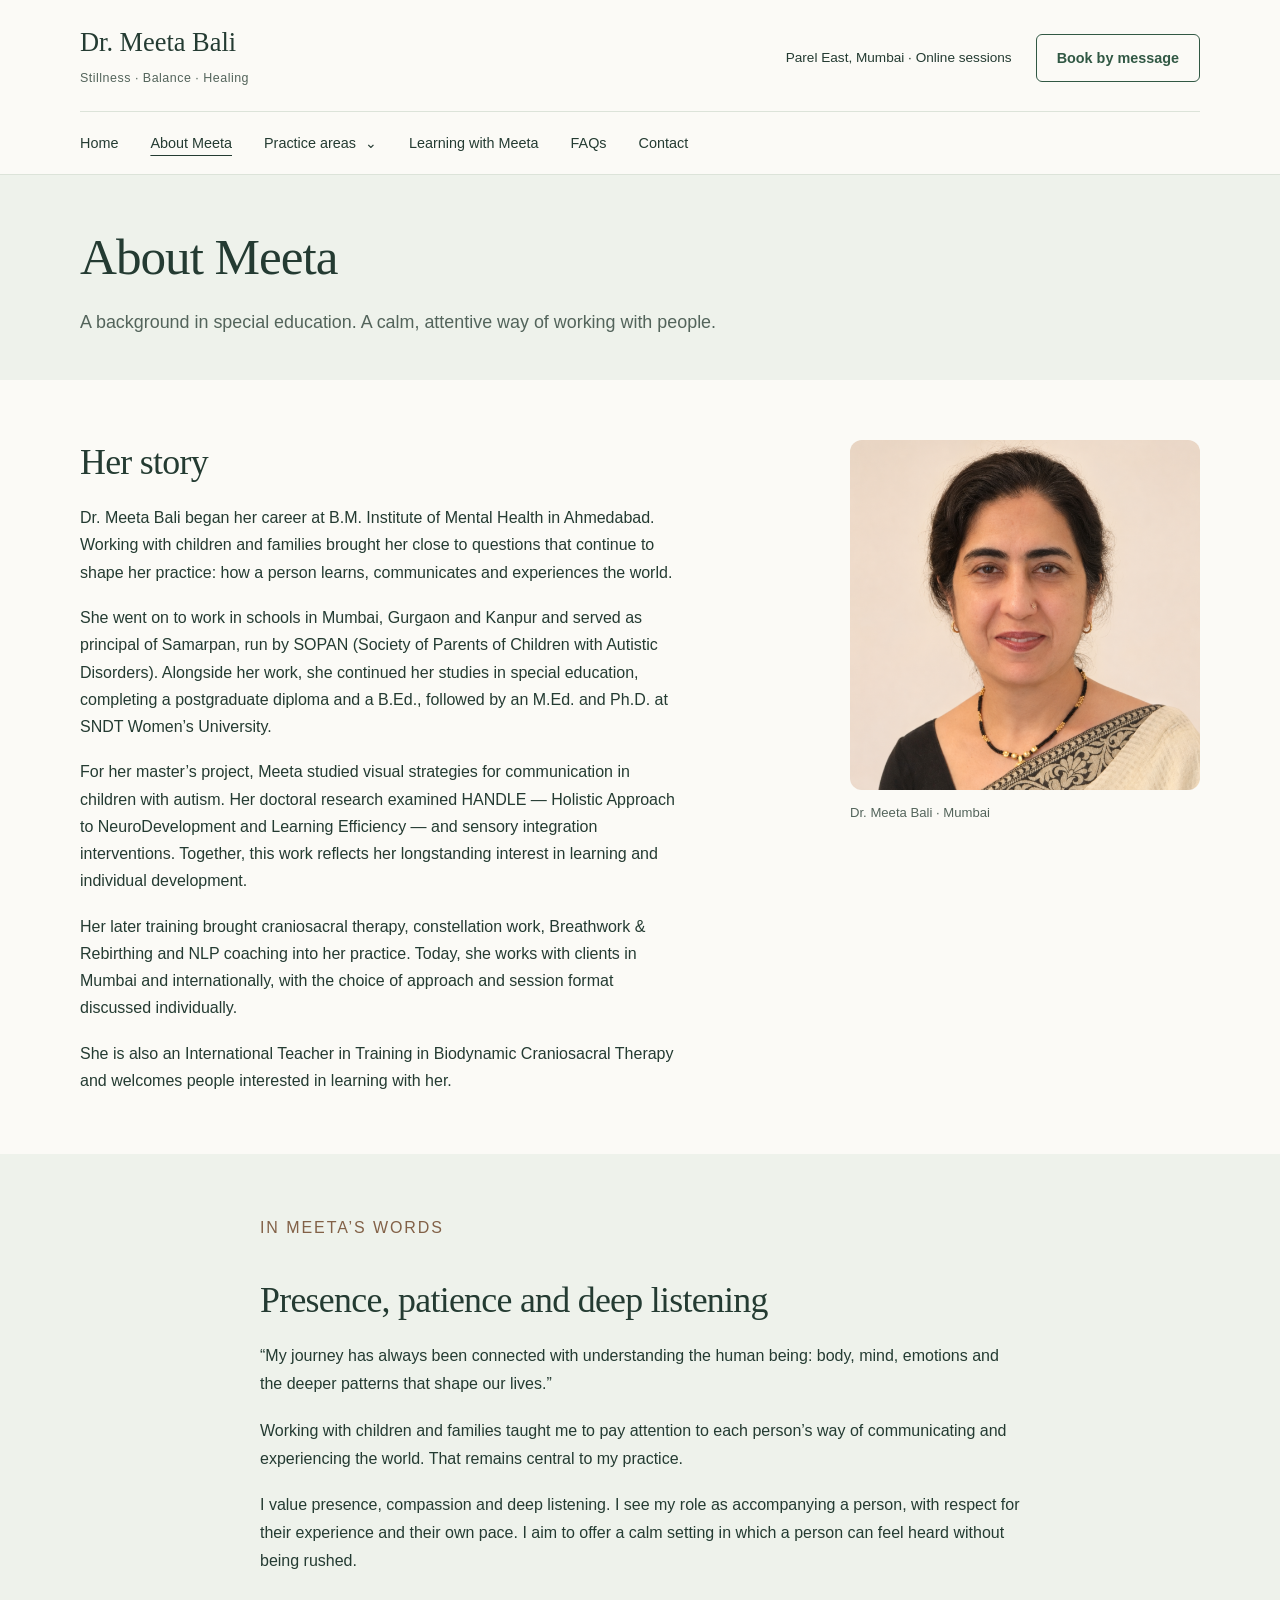
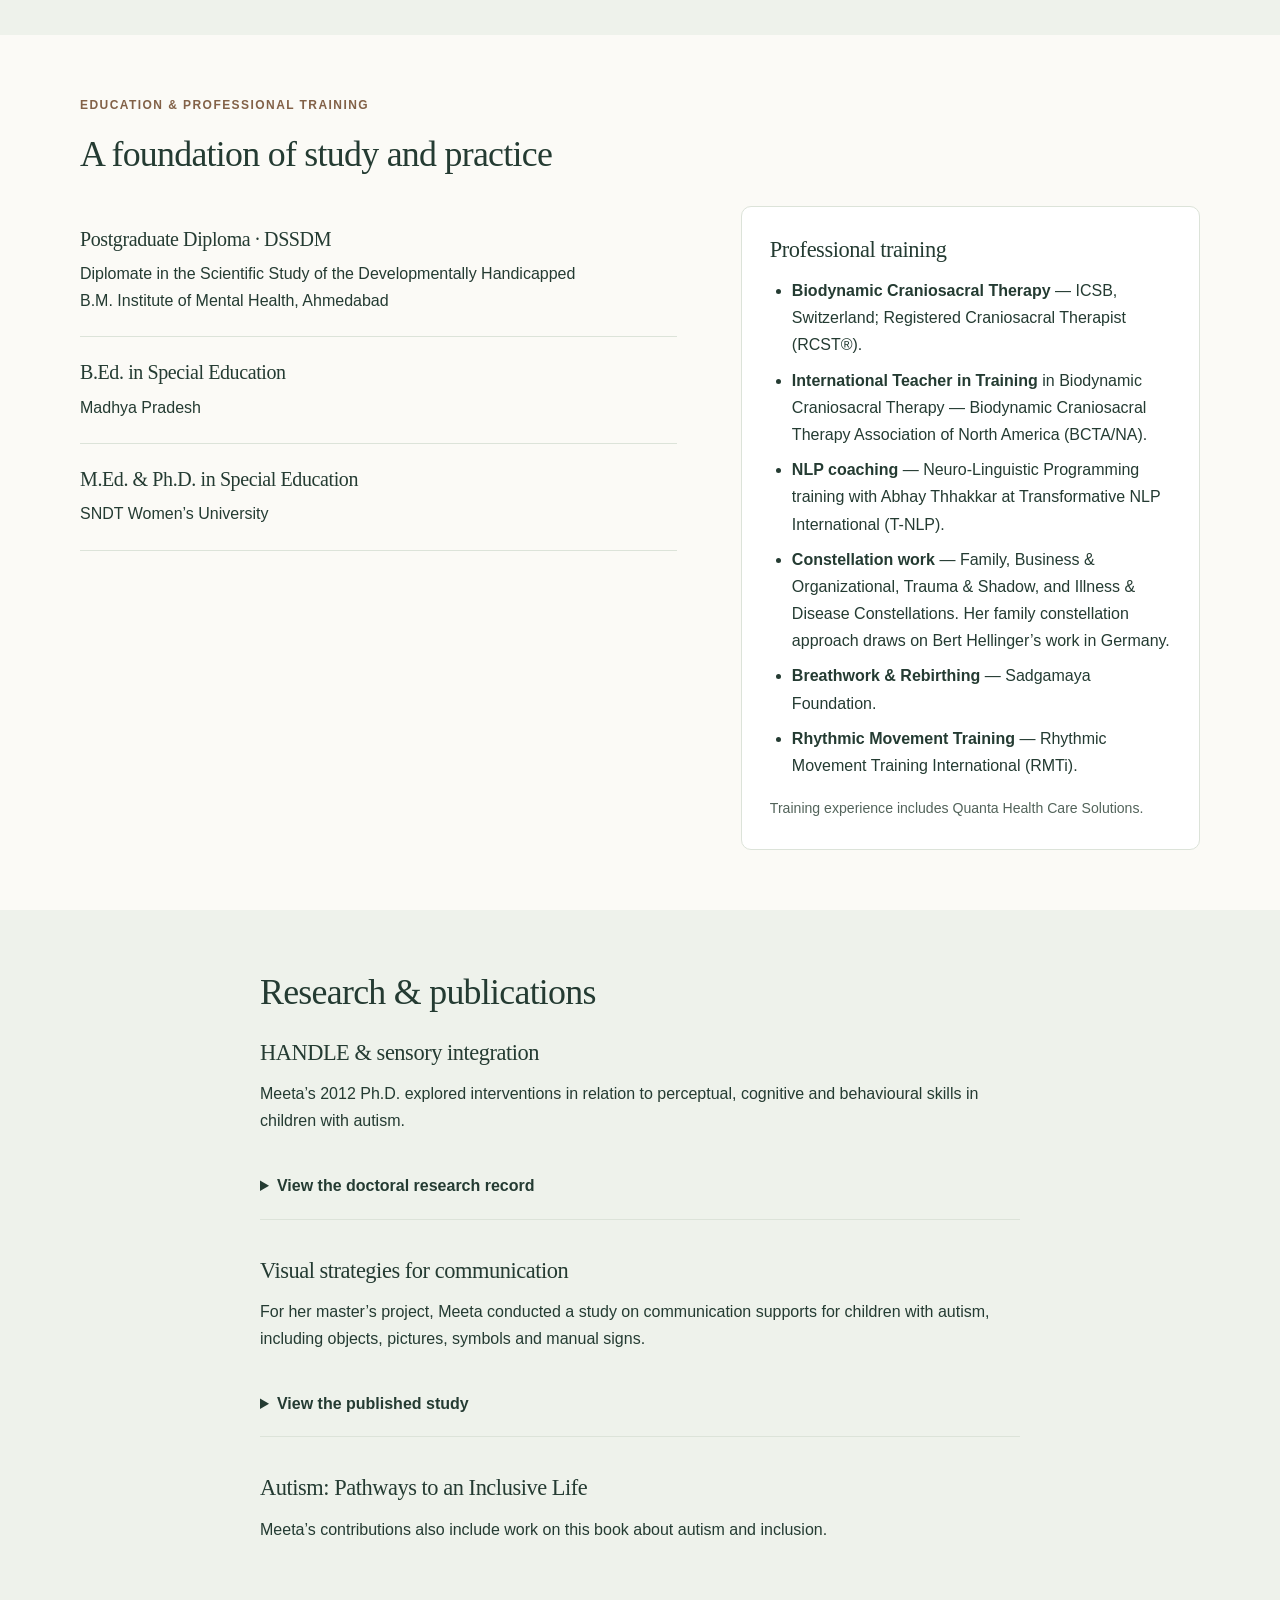
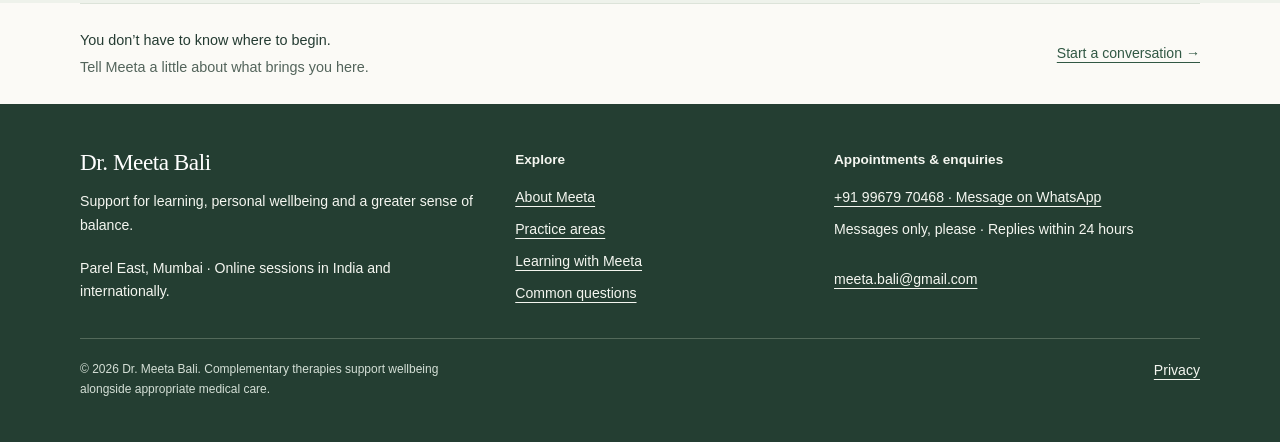
==== commit e0a3bfe7: "Add files via upload" ====
--- a/about.html
+++ b/about.html
@@ -19,7 +19,7 @@
 @media(max-width:420px){.credentials{grid-template-columns:1fr 1fr;gap:20px 16px}.credential{border:0;padding:0}.credential strong{font-size:.82rem}.credentials .credential span{font-size:.76rem}.hero h1{font-size:2.35rem}.path-links a{font-size:.9rem}.brand-subtitle{font-size:.68rem}.contact-strip .contact-number{font-size:1.45rem}}
 
 .video-card .video-title{font-size:1.3rem;line-height:1.35;margin-bottom:.8rem}
-</style><script type="application/ld+json">{"@context": "https://schema.org", "@type": "Person", "name": "Dr. Meeta Bali", "jobTitle": "Special Educator, Craniosacral Practitioner and NLP Coach", "telephone": "+919967970468", "email": "meeta.bali@gmail.com", "workLocation": {"@type": "Place", "name": "Meeta’s clinic", "address": {"@type": "PostalAddress", "addressLocality": "Parel East, Mumbai", "addressCountry": "IN"}}}</script></head><body><a class="skip-link" href="#main">Skip to content</a><header><div class="wrap"><div class="topbar"><a class="brand" href="index.html"><span class="brand-name">Dr. Meeta Bali</span><span class="brand-subtitle">Stillness · Balance · Healing</span></a><div class="header-meta"><span class="location">Parel East, Mumbai · Online sessions</span><a class="button secondary" href="contact.html">Book by message</a></div><button class="menu" hidden aria-controls="site-nav" aria-expanded="false">Menu</button></div><nav class="navlinks" id="site-nav" aria-label="Main navigation"><a href="index.html">Home</a><a href="about.html" aria-current="page">About Meeta</a><details class="practice-nav"><summary>Practice areas</summary><div class="practice-menu"><a href="therapies.html">All practice areas</a><a href="special-education.html">Special Education</a><a href="craniosacral.html">Craniosacral Therapy</a><a href="constellations.html">Constellation Work</a><a href="breathwork.html">Breathwork &amp; Rebirthing</a><a href="nlp-coaching.html">NLP Coaching</a></div></details><a href="teaching.html">Learning with Meeta</a><a href="resources.html">FAQs</a><a href="contact.html">Contact</a></nav></div></header><main id="main" tabindex="-1"><section class="page-title"><div class="wrap"><h1>About Meeta</h1><p class="lead">A background in special education. A calm, attentive way of working with people.</p></div></section><section class="section"><div class="wrap"><div class="split"><div class="reading"><h2>Her story</h2><p>Dr. Meeta Bali began her career at B.M. Institute of Mental Health in Ahmedabad. Working with children and families brought her close to questions that continue to shape her practice: how a person learns, communicates and experiences the world.</p><p>She went on to work in schools in Mumbai, Gurgaon and Kanpur and served as principal of Samarpan, run by SOPAN (Society of Parents of Children with Autistic Disorders). Alongside her work, she continued her studies in special education, completing a postgraduate diploma and a B.Ed., followed by an M.Ed. and Ph.D. at SNDT Women’s University.</p><p>For her master’s project, Meeta studied visual strategies for communication in children with autism. Her doctoral research examined HANDLE — Holistic Approach to NeuroDevelopment and Learning Efficiency — and sensory integration interventions. Together, this work reflects her longstanding interest in learning and individual development.</p><p>Her later training brought craniosacral therapy, constellation work, Breathwork &amp; Rebirthing and NLP coaching into her practice. Today, she works with clients in Mumbai and internationally, with the choice of approach and session format discussed individually.</p><p>She is also an International Teacher in Training in Biodynamic Craniosacral Therapy and welcomes people interested in learning with her.</p></div><figure class="portrait"><img src="[data-uri]